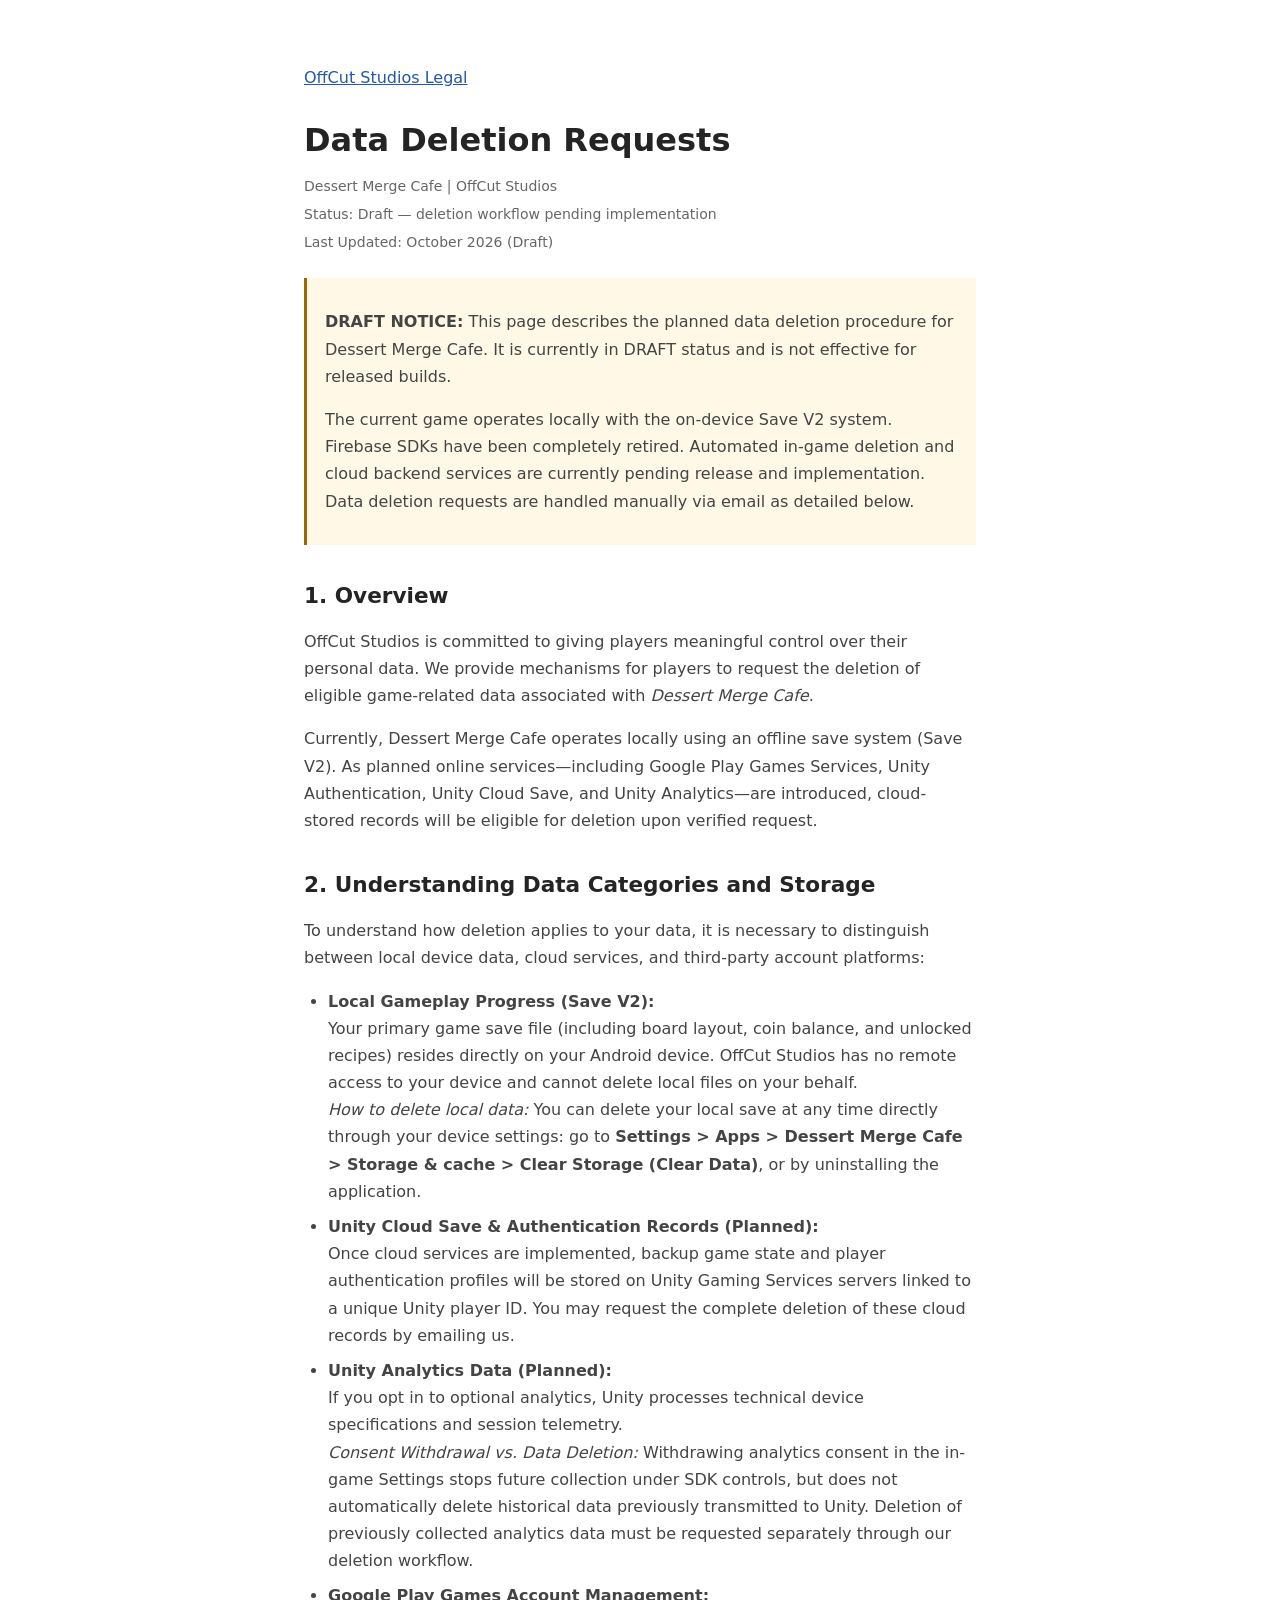
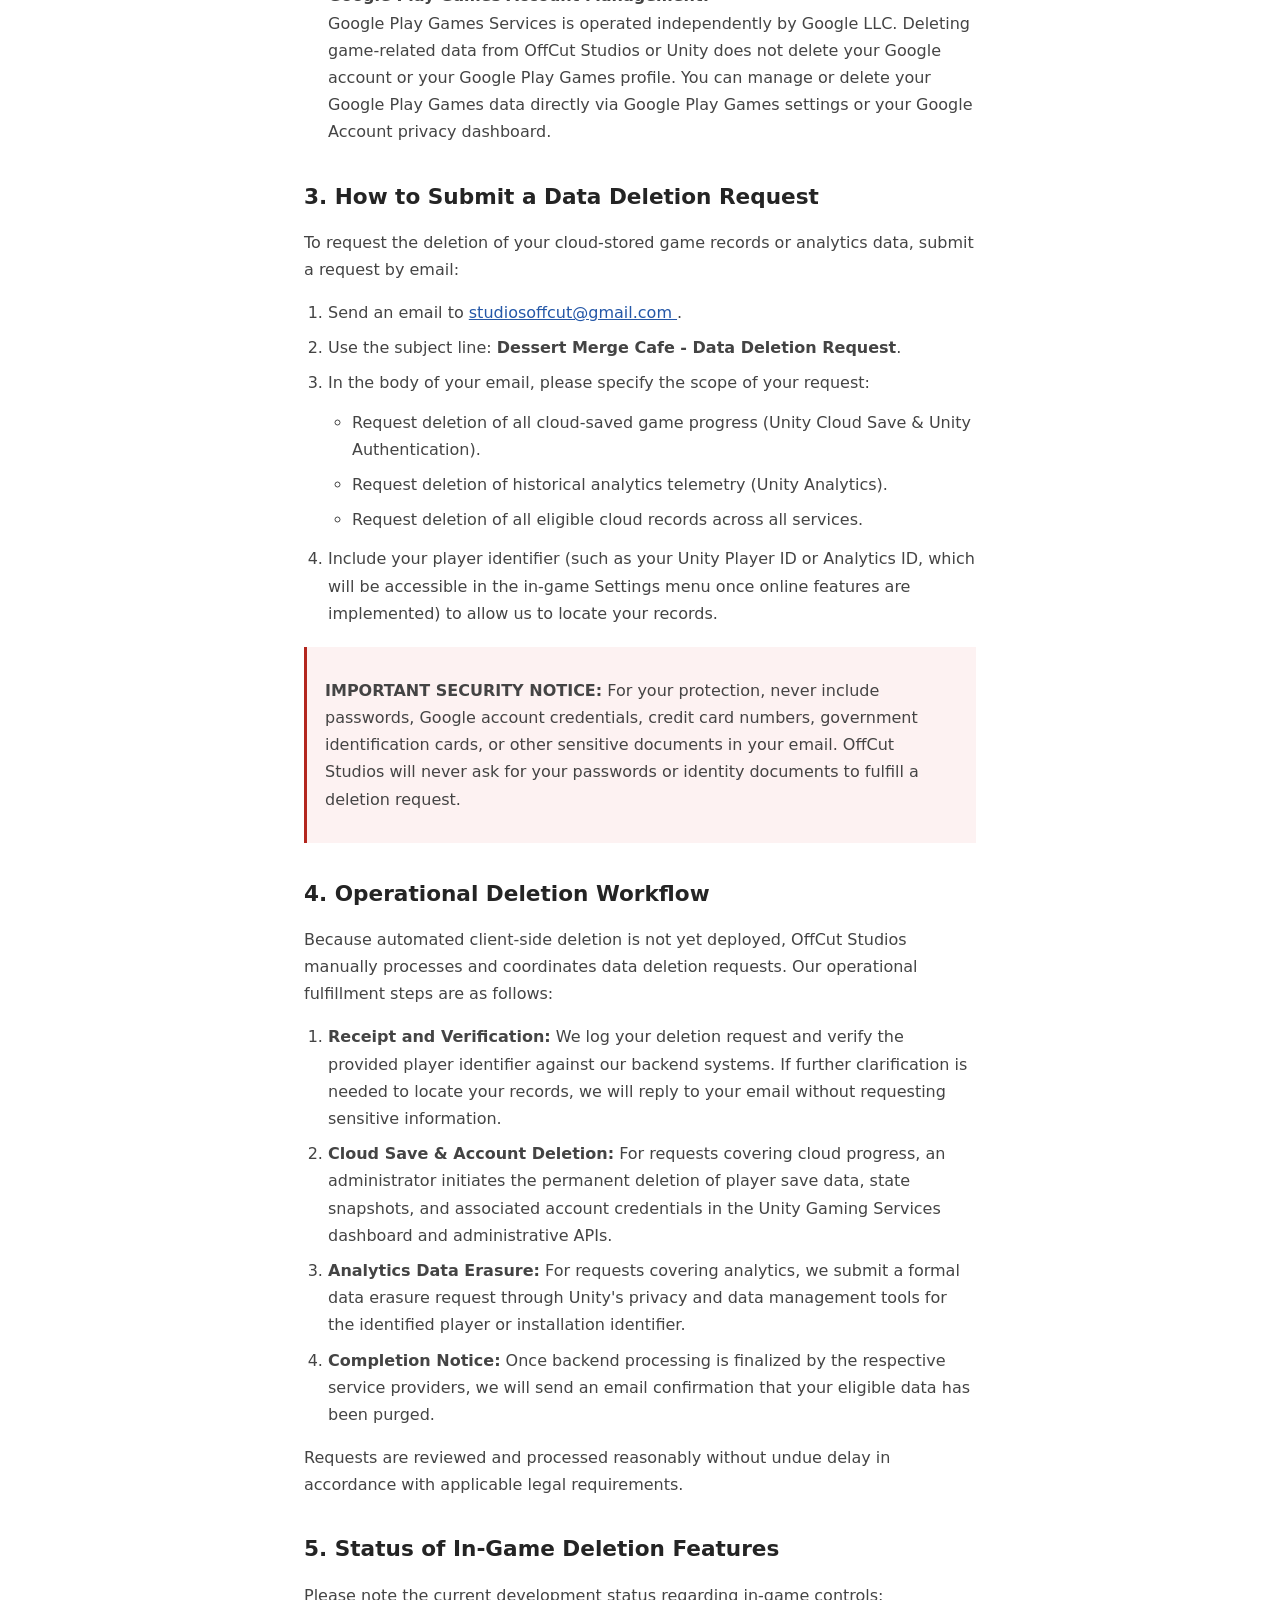
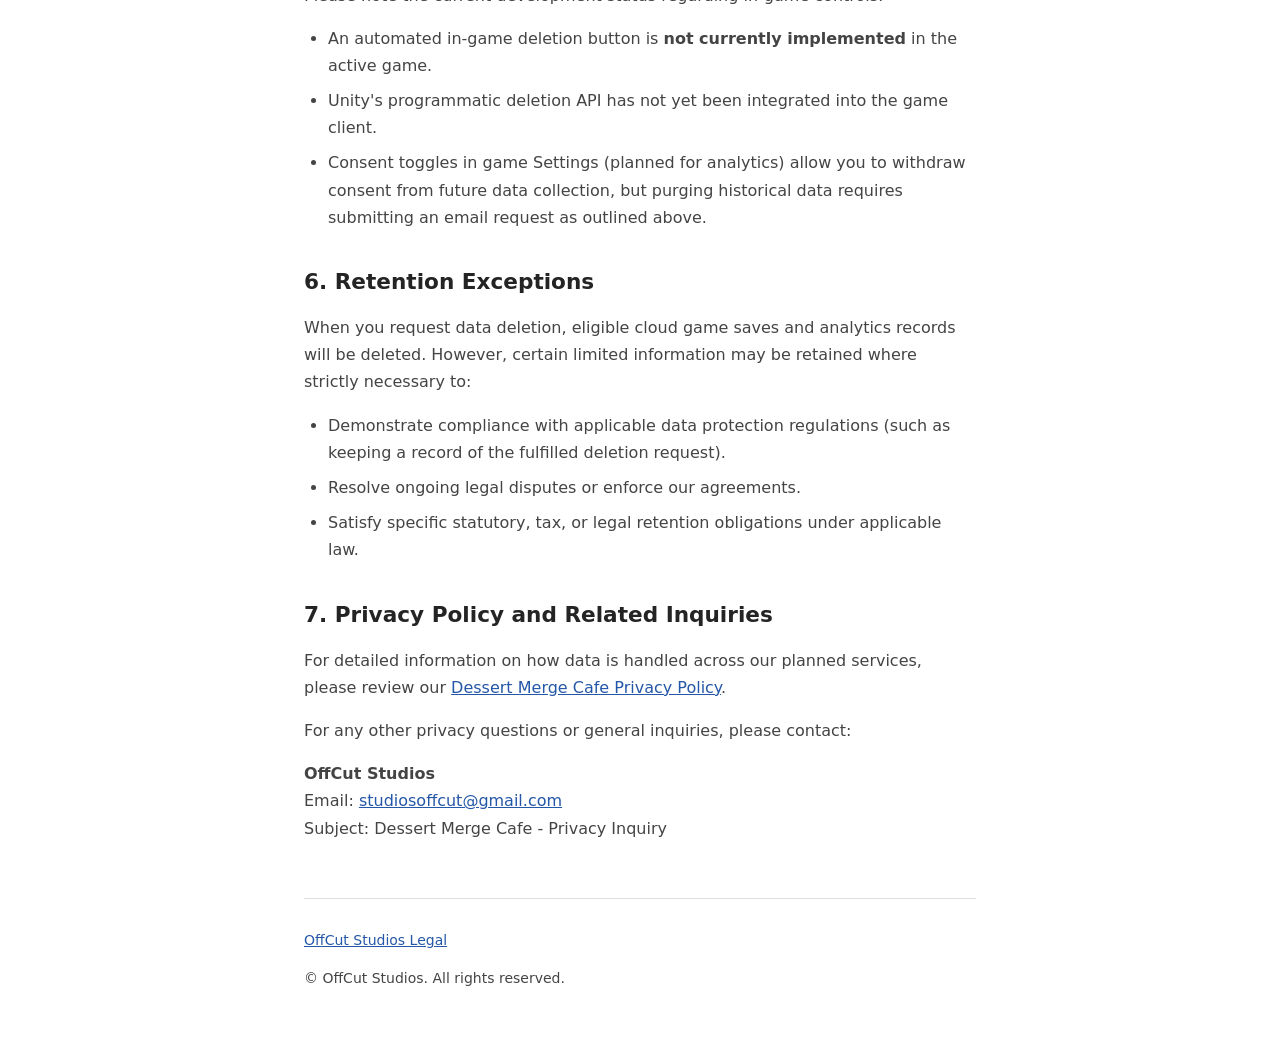
==== dessert-merge-cafe/data-deletion/index.html @ c96b20d8 "Update Dessert Merge Cafe Privacy Policy and Data Deletion pages (DMC-SDK-01D-1K)" ====
<!DOCTYPE html>
<html lang="en">
<head>
  <meta charset="UTF-8">
  <meta name="viewport" content="width=device-width, initial-scale=1">
  <meta name="robots" content="noindex">
  <meta name="description"
        content="Data Deletion Requests (Draft) for Dessert Merge Cafe by OffCut Studios.">
  <title>Dessert Merge Cafe | Data Deletion</title>

  <style>
    :root {
      color-scheme: light;
    }

    * { box-sizing: border-box; }

    body {
      font-family: system-ui, -apple-system, BlinkMacSystemFont, "Segoe UI", Roboto, sans-serif;
      max-width: 720px;
      margin: 64px auto;
      padding: 0 24px;
      line-height: 1.7;
      color: #242424;
      background-color: #ffffff;
    }

    h1 {
      margin-bottom: 8px;
      font-size: 2rem;
    }

    h2 {
      margin-top: 36px;
      line-height: 1.35;
      font-size: 1.35rem;
    }

    h3 {
      margin-top: 24px;
      font-size: 1.1rem;
    }

    p, li { color: #444; }

    a {
      color: #2457a7;
      text-decoration: underline;
    }

    a:hover {
      text-decoration: none;
    }

    a:focus-visible {
      outline: 2px solid #2457a7;
      outline-offset: 3px;
    }

    .metadata {
      color: #666;
      font-size: 14px;
      margin: 4px 0;
    }

    .draft-notice {
      padding: 14px 18px;
      border-left: 3px solid #9a6700;
      background: #fff8e6;
      margin: 24px 0;
    }

    .security-notice {
      padding: 14px 18px;
      border-left: 3px solid #b3261e;
      background: #fdf2f2;
      margin: 20px 0;
    }

    ol, ul {
      padding-left: 24px;
      margin: 12px 0;
    }

    li {
      margin-bottom: 8px;
    }

    footer {
      margin-top: 56px;
      padding-top: 16px;
      border-top: 1px solid #ddd;
      font-size: 14px;
    }

    @media (max-width: 600px) {
      body { margin-top: 32px; }
    }
  </style>
</head>

<body>
  <main>
    <nav aria-label="Breadcrumb">
      <a href="../../">OffCut Studios Legal</a>
    </nav>

    <h1>Data Deletion Requests</h1>

    <p class="metadata">
      Dessert Merge Cafe | OffCut Studios
    </p>

    <p class="metadata">
      Status: Draft — deletion workflow pending implementation
    </p>

    <p class="metadata">
      Last Updated: October 2026 (Draft)
    </p>

    <div class="draft-notice" role="note" aria-label="Draft Notice">
      <p><strong>DRAFT NOTICE:</strong> This page describes the planned data deletion procedure for Dessert Merge Cafe. It is currently in DRAFT status and is not effective for released builds.</p>
      <p>The current game operates locally with the on-device Save V2 system. Firebase SDKs have been completely retired. Automated in-game deletion and cloud backend services are currently pending release and implementation. Data deletion requests are handled manually via email as detailed below.</p>
    </div>

    <section>
      <h2>1. Overview</h2>
      <p>
        OffCut Studios is committed to giving players meaningful control over their personal data. We provide mechanisms for players to request the deletion of eligible game-related data associated with <em>Dessert Merge Cafe</em>.
      </p>
      <p>
        Currently, Dessert Merge Cafe operates locally using an offline save system (Save V2). As planned online services—including Google Play Games Services, Unity Authentication, Unity Cloud Save, and Unity Analytics—are introduced, cloud-stored records will be eligible for deletion upon verified request.
      </p>
    </section>

    <section>
      <h2>2. Understanding Data Categories and Storage</h2>
      <p>
        To understand how deletion applies to your data, it is necessary to distinguish between local device data, cloud services, and third-party account platforms:
      </p>

      <ul>
        <li>
          <strong>Local Gameplay Progress (Save V2):</strong>
          <br>
          Your primary game save file (including board layout, coin balance, and unlocked recipes) resides directly on your Android device. OffCut Studios has no remote access to your device and cannot delete local files on your behalf.
          <br>
          <em>How to delete local data:</em> You can delete your local save at any time directly through your device settings: go to <strong>Settings &gt; Apps &gt; Dessert Merge Cafe &gt; Storage &amp; cache &gt; Clear Storage (Clear Data)</strong>, or by uninstalling the application.
        </li>
        <li>
          <strong>Unity Cloud Save &amp; Authentication Records (Planned):</strong>
          <br>
          Once cloud services are implemented, backup game state and player authentication profiles will be stored on Unity Gaming Services servers linked to a unique Unity player ID. You may request the complete deletion of these cloud records by emailing us.
        </li>
        <li>
          <strong>Unity Analytics Data (Planned):</strong>
          <br>
          If you opt in to optional analytics, Unity processes technical device specifications and session telemetry.
          <br>
          <em>Consent Withdrawal vs. Data Deletion:</em> Withdrawing analytics consent in the in-game Settings stops future collection under SDK controls, but does not automatically delete historical data previously transmitted to Unity. Deletion of previously collected analytics data must be requested separately through our deletion workflow.
        </li>
        <li>
          <strong>Google Play Games Account Management:</strong>
          <br>
          Google Play Games Services is operated independently by Google LLC. Deleting game-related data from OffCut Studios or Unity does not delete your Google account or your Google Play Games profile. You can manage or delete your Google Play Games data directly via Google Play Games settings or your Google Account privacy dashboard.
        </li>
      </ul>
    </section>

    <section>
      <h2>3. How to Submit a Data Deletion Request</h2>
      <p>
        To request the deletion of your cloud-stored game records or analytics data, submit a request by email:
      </p>

      <ol>
        <li>
          Send an email to
          <a href="mailto:studiosoffcut@gmail.com?subject=Dessert%20Merge%20Cafe%20-%20Data%20Deletion%20Request">
            studiosoffcut@gmail.com
          </a>.
        </li>
        <li>
          Use the subject line:
          <strong>Dessert Merge Cafe - Data Deletion Request</strong>.
        </li>
        <li>
          In the body of your email, please specify the scope of your request:
          <ul>
            <li>Request deletion of all cloud-saved game progress (Unity Cloud Save &amp; Unity Authentication).</li>
            <li>Request deletion of historical analytics telemetry (Unity Analytics).</li>
            <li>Request deletion of all eligible cloud records across all services.</li>
          </ul>
        </li>
        <li>
          Include your player identifier (such as your Unity Player ID or Analytics ID, which will be accessible in the in-game Settings menu once online features are implemented) to allow us to locate your records.
        </li>
      </ol>

      <div class="security-notice" role="alert">
        <p><strong>IMPORTANT SECURITY NOTICE:</strong> For your protection, never include passwords, Google account credentials, credit card numbers, government identification cards, or other sensitive documents in your email. OffCut Studios will never ask for your passwords or identity documents to fulfill a deletion request.</p>
      </div>
    </section>

    <section>
      <h2>4. Operational Deletion Workflow</h2>
      <p>
        Because automated client-side deletion is not yet deployed, OffCut Studios manually processes and coordinates data deletion requests. Our operational fulfillment steps are as follows:
      </p>

      <ol>
        <li>
          <strong>Receipt and Verification:</strong> We log your deletion request and verify the provided player identifier against our backend systems. If further clarification is needed to locate your records, we will reply to your email without requesting sensitive information.
        </li>
        <li>
          <strong>Cloud Save &amp; Account Deletion:</strong> For requests covering cloud progress, an administrator initiates the permanent deletion of player save data, state snapshots, and associated account credentials in the Unity Gaming Services dashboard and administrative APIs.
        </li>
        <li>
          <strong>Analytics Data Erasure:</strong> For requests covering analytics, we submit a formal data erasure request through Unity's privacy and data management tools for the identified player or installation identifier.
        </li>
        <li>
          <strong>Completion Notice:</strong> Once backend processing is finalized by the respective service providers, we will send an email confirmation that your eligible data has been purged.
        </li>
      </ol>

      <p>
        Requests are reviewed and processed reasonably without undue delay in accordance with applicable legal requirements.
      </p>
    </section>

    <section>
      <h2>5. Status of In-Game Deletion Features</h2>
      <p>
        Please note the current development status regarding in-game controls:
      </p>
      <ul>
        <li>An automated in-game deletion button is <strong>not currently implemented</strong> in the active game.</li>
        <li>Unity's programmatic deletion API has not yet been integrated into the game client.</li>
        <li>Consent toggles in game Settings (planned for analytics) allow you to withdraw consent from future data collection, but purging historical data requires submitting an email request as outlined above.</li>
      </ul>
    </section>

    <section>
      <h2>6. Retention Exceptions</h2>
      <p>
        When you request data deletion, eligible cloud game saves and analytics records will be deleted. However, certain limited information may be retained where strictly necessary to:
      </p>
      <ul>
        <li>Demonstrate compliance with applicable data protection regulations (such as keeping a record of the fulfilled deletion request).</li>
        <li>Resolve ongoing legal disputes or enforce our agreements.</li>
        <li>Satisfy specific statutory, tax, or legal retention obligations under applicable law.</li>
      </ul>
    </section>

    <section>
      <h2>7. Privacy Policy and Related Inquiries</h2>
      <p>
        For detailed information on how data is handled across our planned services, please review our
        <a href="../privacy-policy/">Dessert Merge Cafe Privacy Policy</a>.
      </p>
      <p>
        For any other privacy questions or general inquiries, please contact:
      </p>
      <p>
        <strong>OffCut Studios</strong><br>
        Email: <a href="mailto:studiosoffcut@gmail.com">studiosoffcut@gmail.com</a><br>
        Subject: Dessert Merge Cafe - Privacy Inquiry
      </p>
    </section>

    <footer>
      <p>
        <a href="../../">OffCut Studios Legal</a>
      </p>
      <p>&copy; OffCut Studios. All rights reserved.</p>
    </footer>
  </main>
</body>
</html>
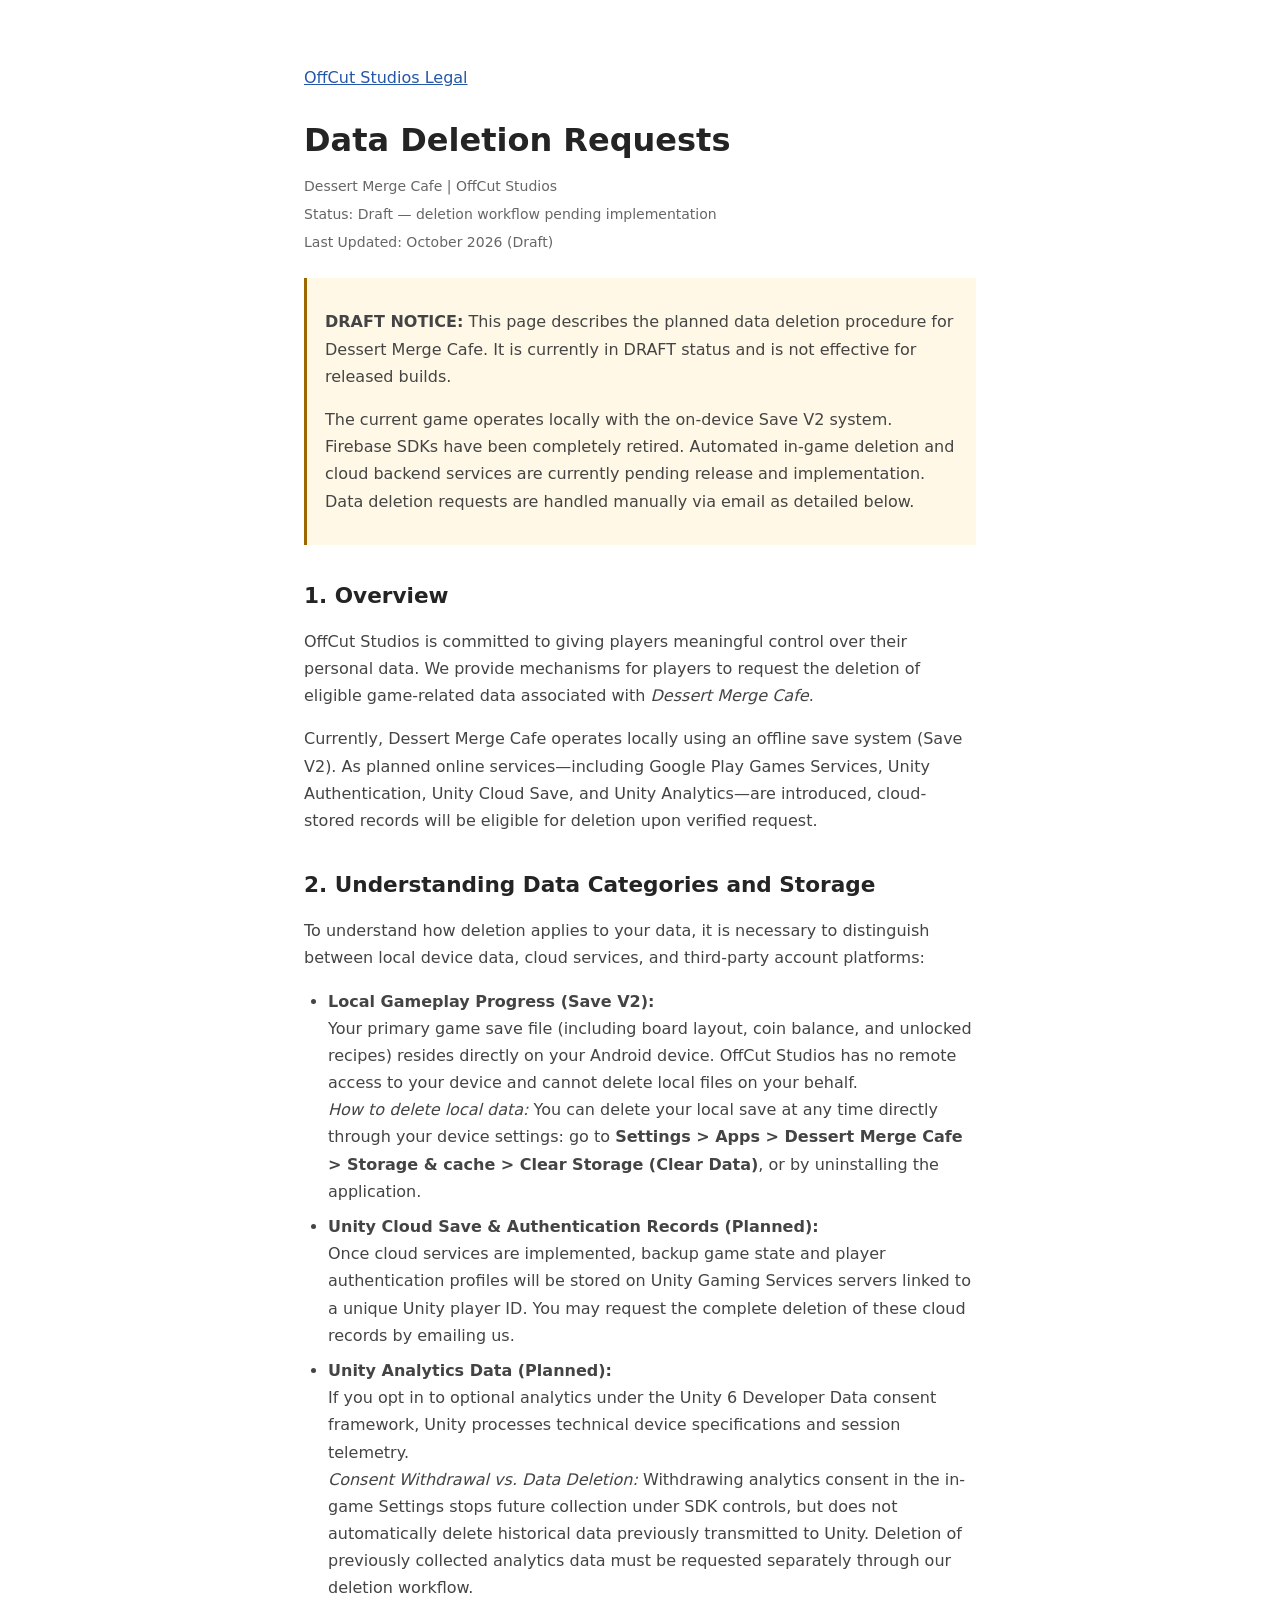
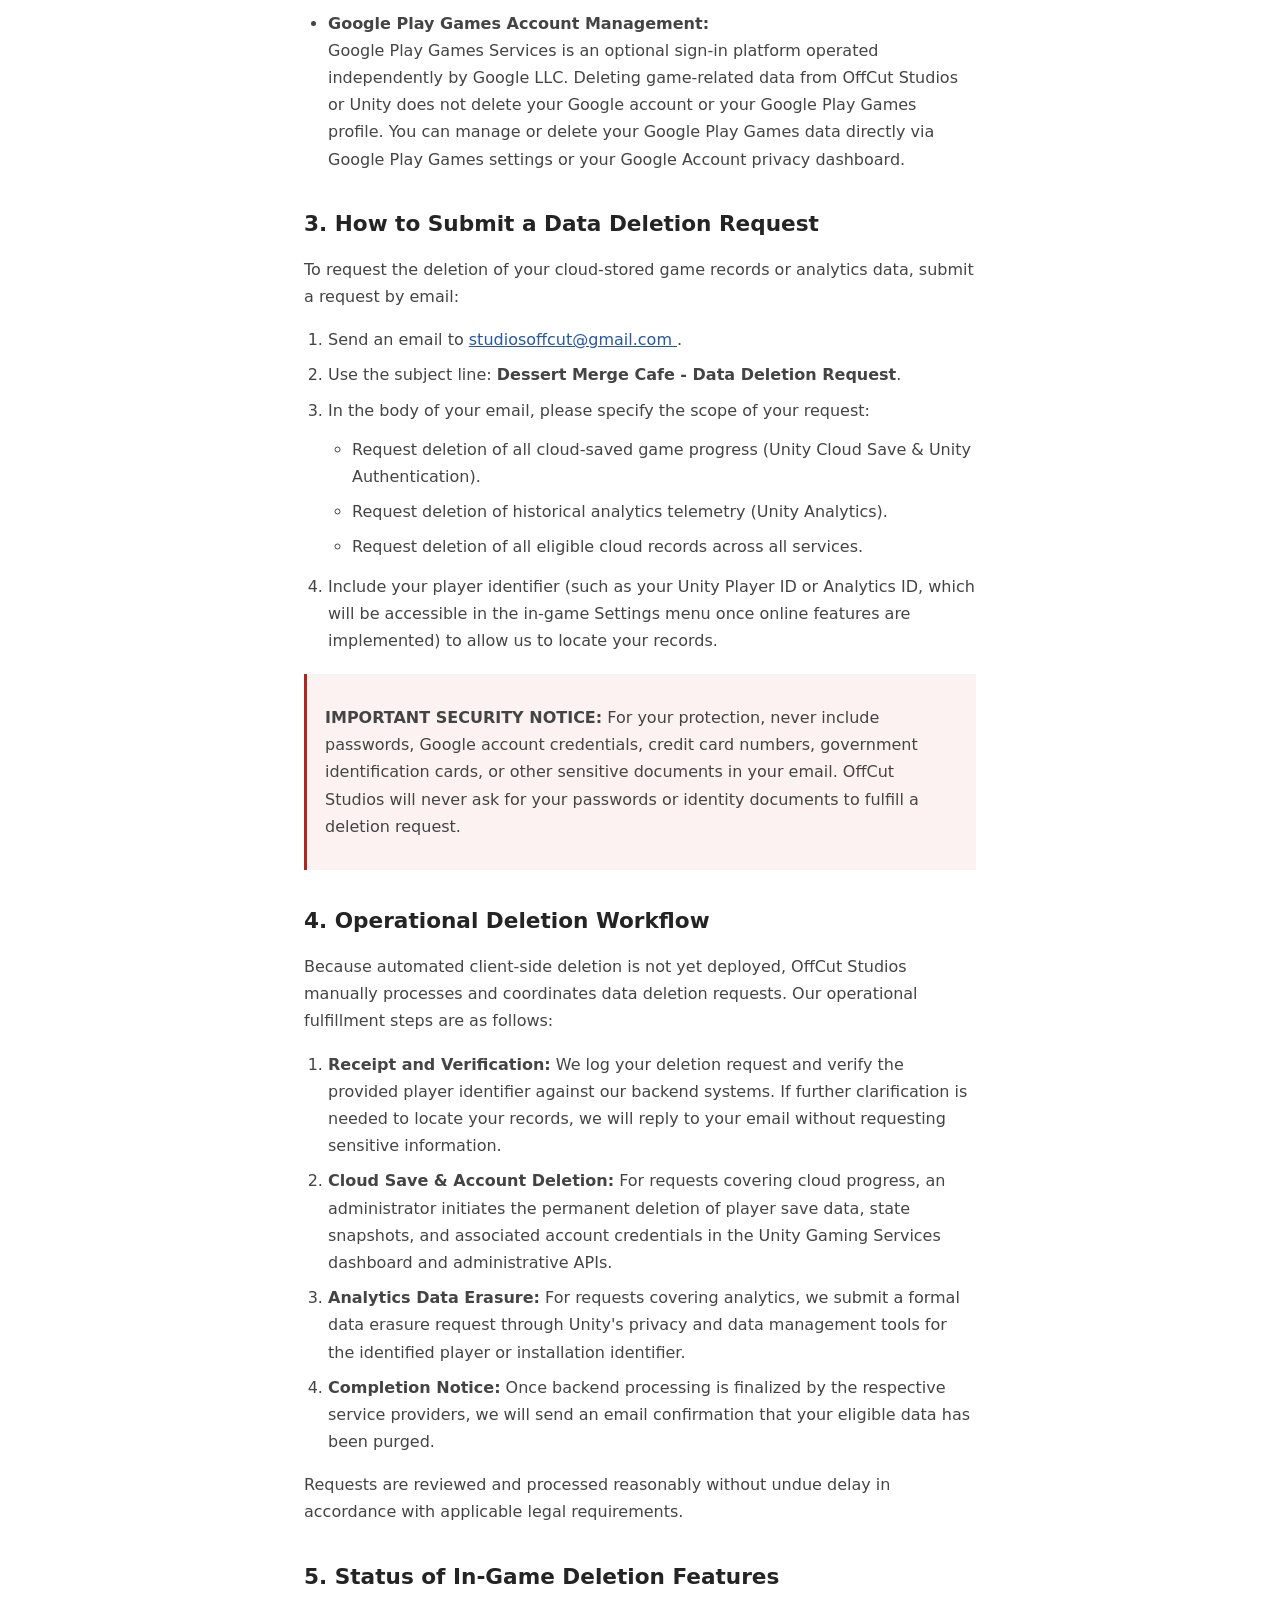
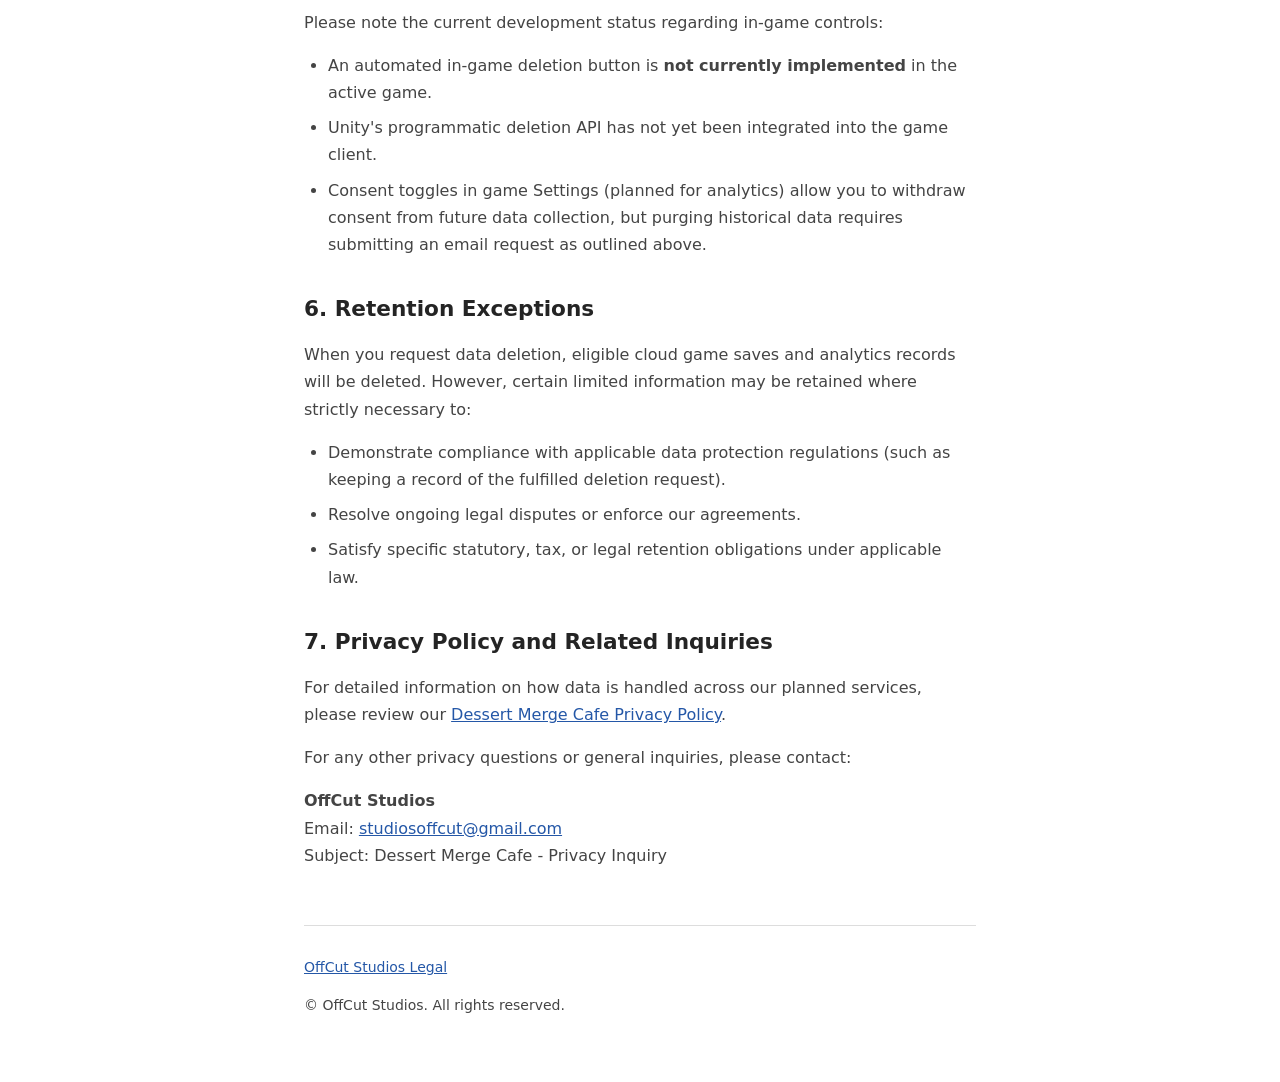
==== commit 5cc6feaf: "Refine legal disclosures: clarify optional sign-in, remove unapproved leaderboards, align Unity 6 De" ====
--- a/dessert-merge-cafe/data-deletion/index.html
+++ b/dessert-merge-cafe/data-deletion/index.html
@@ -156,14 +156,14 @@
         <li>
           <strong>Unity Analytics Data (Planned):</strong>
           <br>
-          If you opt in to optional analytics, Unity processes technical device specifications and session telemetry.
+          If you opt in to optional analytics under the Unity 6 Developer Data consent framework, Unity processes technical device specifications and session telemetry.
           <br>
           <em>Consent Withdrawal vs. Data Deletion:</em> Withdrawing analytics consent in the in-game Settings stops future collection under SDK controls, but does not automatically delete historical data previously transmitted to Unity. Deletion of previously collected analytics data must be requested separately through our deletion workflow.
         </li>
         <li>
           <strong>Google Play Games Account Management:</strong>
           <br>
-          Google Play Games Services is operated independently by Google LLC. Deleting game-related data from OffCut Studios or Unity does not delete your Google account or your Google Play Games profile. You can manage or delete your Google Play Games data directly via Google Play Games settings or your Google Account privacy dashboard.
+          Google Play Games Services is an optional sign-in platform operated independently by Google LLC. Deleting game-related data from OffCut Studios or Unity does not delete your Google account or your Google Play Games profile. You can manage or delete your Google Play Games data directly via Google Play Games settings or your Google Account privacy dashboard.
         </li>
       </ul>
     </section>
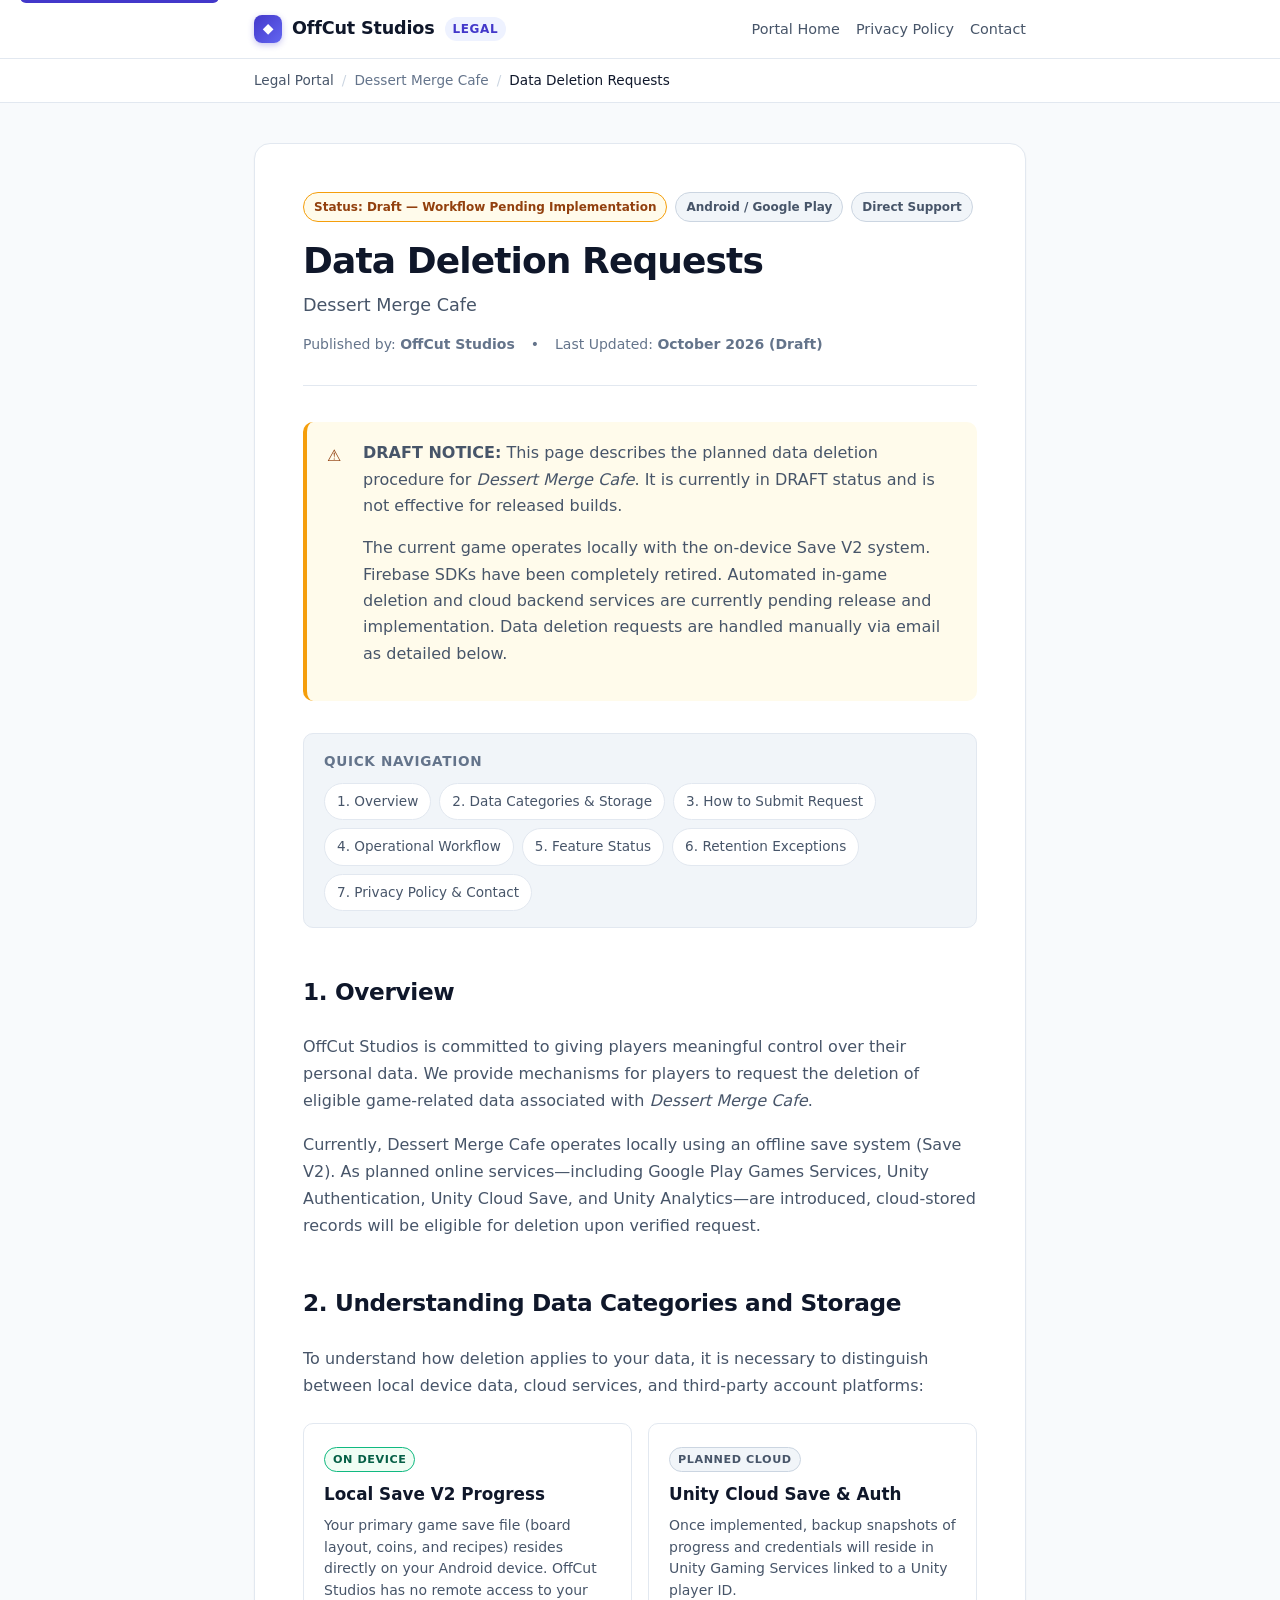
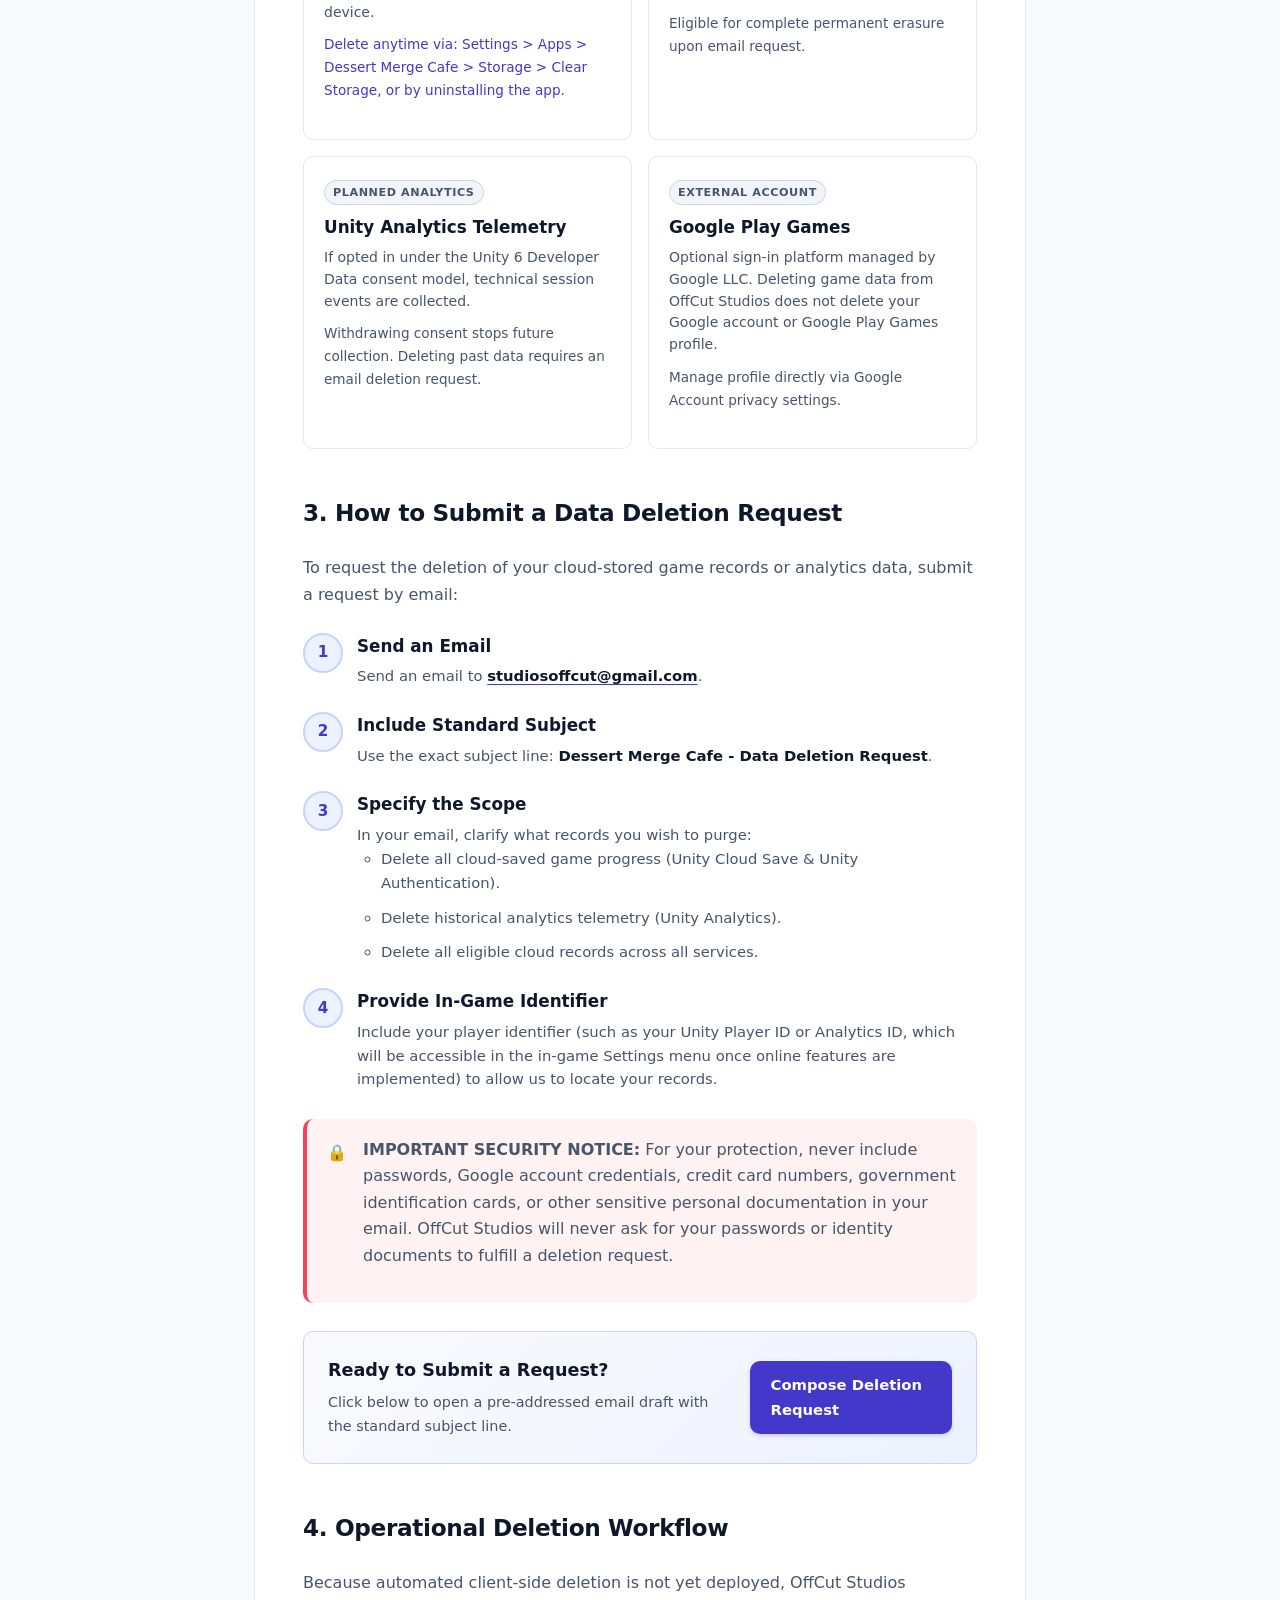
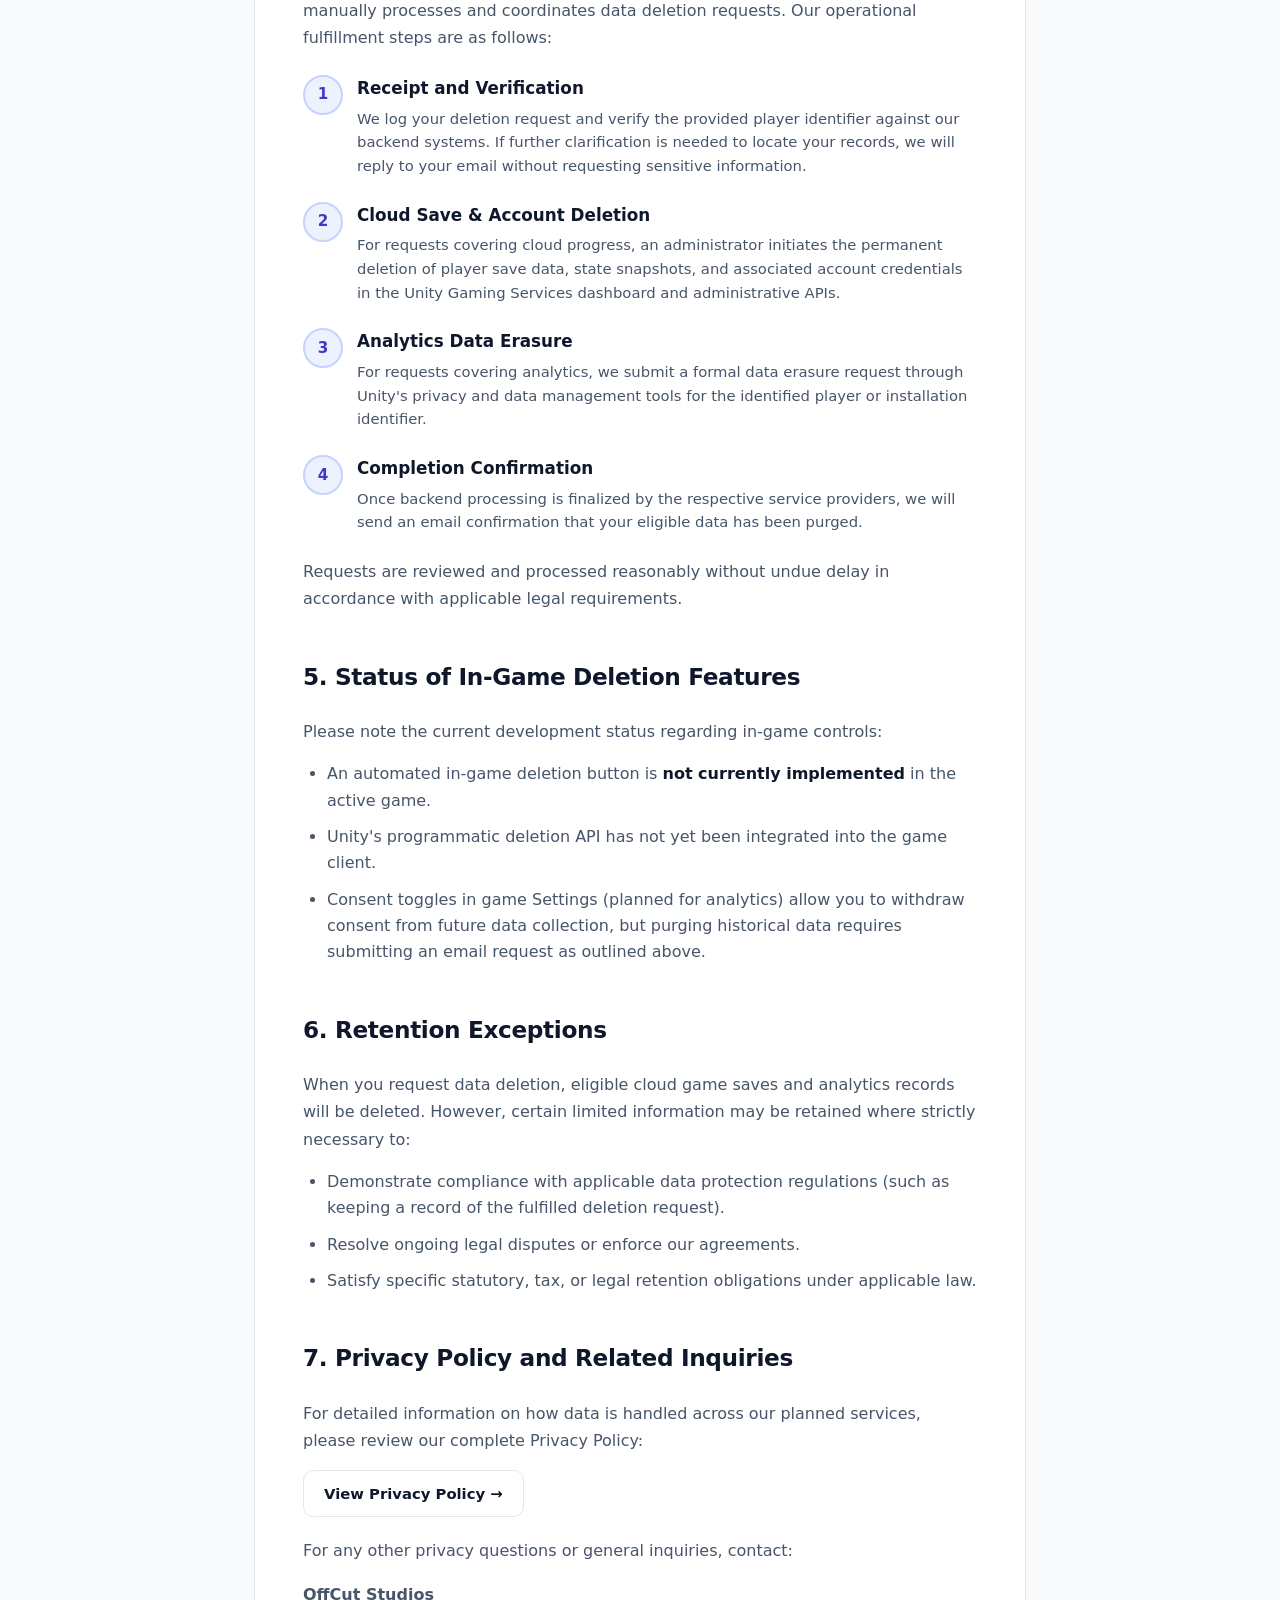
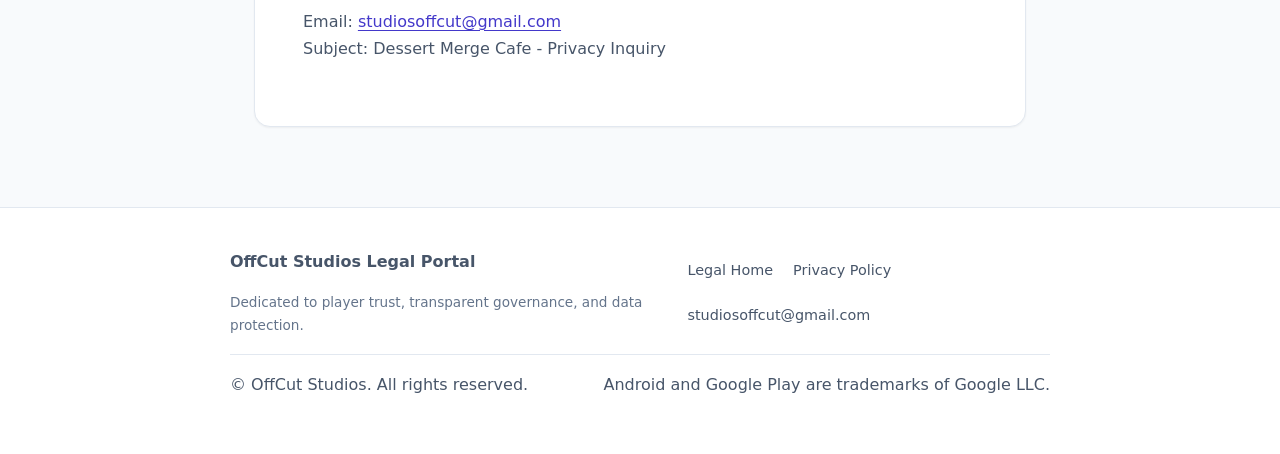
==== commit 90c013ed: "Enhance UI/UX and visual design across Legal Center portal and policy pages" ====
--- a/dessert-merge-cafe/data-deletion/index.html
+++ b/dessert-merge-cafe/data-deletion/index.html
@@ -7,274 +7,296 @@
   <meta name="description"
         content="Data Deletion Requests (Draft) for Dessert Merge Cafe by OffCut Studios.">
   <title>Dessert Merge Cafe | Data Deletion</title>
-
-  <style>
-    :root {
-      color-scheme: light;
-    }
-
-    * { box-sizing: border-box; }
-
-    body {
-      font-family: system-ui, -apple-system, BlinkMacSystemFont, "Segoe UI", Roboto, sans-serif;
-      max-width: 720px;
-      margin: 64px auto;
-      padding: 0 24px;
-      line-height: 1.7;
-      color: #242424;
-      background-color: #ffffff;
-    }
-
-    h1 {
-      margin-bottom: 8px;
-      font-size: 2rem;
-    }
-
-    h2 {
-      margin-top: 36px;
-      line-height: 1.35;
-      font-size: 1.35rem;
-    }
-
-    h3 {
-      margin-top: 24px;
-      font-size: 1.1rem;
-    }
-
-    p, li { color: #444; }
-
-    a {
-      color: #2457a7;
-      text-decoration: underline;
-    }
-
-    a:hover {
-      text-decoration: none;
-    }
-
-    a:focus-visible {
-      outline: 2px solid #2457a7;
-      outline-offset: 3px;
-    }
-
-    .metadata {
-      color: #666;
-      font-size: 14px;
-      margin: 4px 0;
-    }
-
-    .draft-notice {
-      padding: 14px 18px;
-      border-left: 3px solid #9a6700;
-      background: #fff8e6;
-      margin: 24px 0;
-    }
-
-    .security-notice {
-      padding: 14px 18px;
-      border-left: 3px solid #b3261e;
-      background: #fdf2f2;
-      margin: 20px 0;
-    }
-
-    ol, ul {
-      padding-left: 24px;
-      margin: 12px 0;
-    }
-
-    li {
-      margin-bottom: 8px;
-    }
-
-    footer {
-      margin-top: 56px;
-      padding-top: 16px;
-      border-top: 1px solid #ddd;
-      font-size: 14px;
-    }
-
-    @media (max-width: 600px) {
-      body { margin-top: 32px; }
-    }
-  </style>
+  <link rel="stylesheet" href="../../assets/css/style.css">
 </head>
 
 <body>
-  <main>
-    <nav aria-label="Breadcrumb">
-      <a href="../../">OffCut Studios Legal</a>
-    </nav>
-
-    <h1>Data Deletion Requests</h1>
-
-    <p class="metadata">
-      Dessert Merge Cafe | OffCut Studios
-    </p>
-
-    <p class="metadata">
-      Status: Draft — deletion workflow pending implementation
-    </p>
-
-    <p class="metadata">
-      Last Updated: October 2026 (Draft)
-    </p>
-
-    <div class="draft-notice" role="note" aria-label="Draft Notice">
-      <p><strong>DRAFT NOTICE:</strong> This page describes the planned data deletion procedure for Dessert Merge Cafe. It is currently in DRAFT status and is not effective for released builds.</p>
-      <p>The current game operates locally with the on-device Save V2 system. Firebase SDKs have been completely retired. Automated in-game deletion and cloud backend services are currently pending release and implementation. Data deletion requests are handled manually via email as detailed below.</p>
+  <a href="#main-content" class="skip-link">Skip to main content</a>
+
+  <header class="site-header">
+    <div class="header-container">
+      <a href="../../" class="brand" aria-label="OffCut Studios Legal Home">
+        <span class="brand-icon" aria-hidden="true">◆</span>
+        <span>OffCut Studios</span>
+        <span class="brand-badge">Legal</span>
+      </a>
+      <nav class="site-nav" aria-label="Primary Navigation">
+        <a href="../../" class="nav-link">Portal Home</a>
+        <a href="../privacy-policy/" class="nav-link">Privacy Policy</a>
+        <a href="mailto:studiosoffcut@gmail.com" class="nav-link">Contact</a>
+      </nav>
     </div>
-
-    <section>
-      <h2>1. Overview</h2>
-      <p>
-        OffCut Studios is committed to giving players meaningful control over their personal data. We provide mechanisms for players to request the deletion of eligible game-related data associated with <em>Dessert Merge Cafe</em>.
-      </p>
-      <p>
-        Currently, Dessert Merge Cafe operates locally using an offline save system (Save V2). As planned online services—including Google Play Games Services, Unity Authentication, Unity Cloud Save, and Unity Analytics—are introduced, cloud-stored records will be eligible for deletion upon verified request.
-      </p>
-    </section>
-
-    <section>
-      <h2>2. Understanding Data Categories and Storage</h2>
-      <p>
-        To understand how deletion applies to your data, it is necessary to distinguish between local device data, cloud services, and third-party account platforms:
-      </p>
-
-      <ul>
-        <li>
-          <strong>Local Gameplay Progress (Save V2):</strong>
-          <br>
-          Your primary game save file (including board layout, coin balance, and unlocked recipes) resides directly on your Android device. OffCut Studios has no remote access to your device and cannot delete local files on your behalf.
-          <br>
-          <em>How to delete local data:</em> You can delete your local save at any time directly through your device settings: go to <strong>Settings &gt; Apps &gt; Dessert Merge Cafe &gt; Storage &amp; cache &gt; Clear Storage (Clear Data)</strong>, or by uninstalling the application.
-        </li>
-        <li>
-          <strong>Unity Cloud Save &amp; Authentication Records (Planned):</strong>
-          <br>
-          Once cloud services are implemented, backup game state and player authentication profiles will be stored on Unity Gaming Services servers linked to a unique Unity player ID. You may request the complete deletion of these cloud records by emailing us.
-        </li>
-        <li>
-          <strong>Unity Analytics Data (Planned):</strong>
-          <br>
-          If you opt in to optional analytics under the Unity 6 Developer Data consent framework, Unity processes technical device specifications and session telemetry.
-          <br>
-          <em>Consent Withdrawal vs. Data Deletion:</em> Withdrawing analytics consent in the in-game Settings stops future collection under SDK controls, but does not automatically delete historical data previously transmitted to Unity. Deletion of previously collected analytics data must be requested separately through our deletion workflow.
-        </li>
-        <li>
-          <strong>Google Play Games Account Management:</strong>
-          <br>
-          Google Play Games Services is an optional sign-in platform operated independently by Google LLC. Deleting game-related data from OffCut Studios or Unity does not delete your Google account or your Google Play Games profile. You can manage or delete your Google Play Games data directly via Google Play Games settings or your Google Account privacy dashboard.
-        </li>
-      </ul>
-    </section>
-
-    <section>
-      <h2>3. How to Submit a Data Deletion Request</h2>
-      <p>
-        To request the deletion of your cloud-stored game records or analytics data, submit a request by email:
-      </p>
-
-      <ol>
-        <li>
-          Send an email to
-          <a href="mailto:studiosoffcut@gmail.com?subject=Dessert%20Merge%20Cafe%20-%20Data%20Deletion%20Request">
-            studiosoffcut@gmail.com
-          </a>.
-        </li>
-        <li>
-          Use the subject line:
-          <strong>Dessert Merge Cafe - Data Deletion Request</strong>.
-        </li>
-        <li>
-          In the body of your email, please specify the scope of your request:
-          <ul>
-            <li>Request deletion of all cloud-saved game progress (Unity Cloud Save &amp; Unity Authentication).</li>
-            <li>Request deletion of historical analytics telemetry (Unity Analytics).</li>
-            <li>Request deletion of all eligible cloud records across all services.</li>
-          </ul>
-        </li>
-        <li>
-          Include your player identifier (such as your Unity Player ID or Analytics ID, which will be accessible in the in-game Settings menu once online features are implemented) to allow us to locate your records.
-        </li>
-      </ol>
-
-      <div class="security-notice" role="alert">
-        <p><strong>IMPORTANT SECURITY NOTICE:</strong> For your protection, never include passwords, Google account credentials, credit card numbers, government identification cards, or other sensitive documents in your email. OffCut Studios will never ask for your passwords or identity documents to fulfill a deletion request.</p>
+  </header>
+
+  <nav class="breadcrumb-bar" aria-label="Breadcrumb">
+    <div class="breadcrumb-container">
+      <a href="../../">Legal Portal</a>
+      <span class="breadcrumb-separator">/</span>
+      <span>Dessert Merge Cafe</span>
+      <span class="breadcrumb-separator">/</span>
+      <span class="breadcrumb-current">Data Deletion Requests</span>
+    </div>
+  </nav>
+
+  <main id="main-content" class="main-wrapper">
+    <article class="doc-card">
+      <header class="doc-header">
+        <div class="badge-row">
+          <span class="badge badge-draft">Status: Draft — Workflow Pending Implementation</span>
+          <span class="badge badge-platform">Android / Google Play</span>
+          <span class="badge badge-platform">Direct Support</span>
+        </div>
+        <h1 class="doc-title">Data Deletion Requests</h1>
+        <p class="doc-subtitle">Dessert Merge Cafe</p>
+        <div class="metadata-bar">
+          <span>Published by: <strong>OffCut Studios</strong></span>
+          <span>&bull;</span>
+          <span>Last Updated: <strong>October 2026 (Draft)</strong></span>
+        </div>
+      </header>
+
+      <div class="callout callout-draft" role="note" aria-label="Draft Notice">
+        <div class="callout-icon" aria-hidden="true">⚠️</div>
+        <div class="callout-content">
+          <p><strong>DRAFT NOTICE:</strong> This page describes the planned data deletion procedure for <em>Dessert Merge Cafe</em>. It is currently in DRAFT status and is not effective for released builds.</p>
+          <p>The current game operates locally with the on-device Save V2 system. Firebase SDKs have been completely retired. Automated in-game deletion and cloud backend services are currently pending release and implementation. Data deletion requests are handled manually via email as detailed below.</p>
+        </div>
       </div>
-    </section>
-
-    <section>
-      <h2>4. Operational Deletion Workflow</h2>
-      <p>
-        Because automated client-side deletion is not yet deployed, OffCut Studios manually processes and coordinates data deletion requests. Our operational fulfillment steps are as follows:
-      </p>
-
-      <ol>
-        <li>
-          <strong>Receipt and Verification:</strong> We log your deletion request and verify the provided player identifier against our backend systems. If further clarification is needed to locate your records, we will reply to your email without requesting sensitive information.
-        </li>
-        <li>
-          <strong>Cloud Save &amp; Account Deletion:</strong> For requests covering cloud progress, an administrator initiates the permanent deletion of player save data, state snapshots, and associated account credentials in the Unity Gaming Services dashboard and administrative APIs.
-        </li>
-        <li>
-          <strong>Analytics Data Erasure:</strong> For requests covering analytics, we submit a formal data erasure request through Unity's privacy and data management tools for the identified player or installation identifier.
-        </li>
-        <li>
-          <strong>Completion Notice:</strong> Once backend processing is finalized by the respective service providers, we will send an email confirmation that your eligible data has been purged.
-        </li>
-      </ol>
-
-      <p>
-        Requests are reviewed and processed reasonably without undue delay in accordance with applicable legal requirements.
-      </p>
-    </section>
-
-    <section>
-      <h2>5. Status of In-Game Deletion Features</h2>
-      <p>
-        Please note the current development status regarding in-game controls:
-      </p>
-      <ul>
-        <li>An automated in-game deletion button is <strong>not currently implemented</strong> in the active game.</li>
-        <li>Unity's programmatic deletion API has not yet been integrated into the game client.</li>
-        <li>Consent toggles in game Settings (planned for analytics) allow you to withdraw consent from future data collection, but purging historical data requires submitting an email request as outlined above.</li>
-      </ul>
-    </section>
-
-    <section>
-      <h2>6. Retention Exceptions</h2>
-      <p>
-        When you request data deletion, eligible cloud game saves and analytics records will be deleted. However, certain limited information may be retained where strictly necessary to:
-      </p>
-      <ul>
-        <li>Demonstrate compliance with applicable data protection regulations (such as keeping a record of the fulfilled deletion request).</li>
-        <li>Resolve ongoing legal disputes or enforce our agreements.</li>
-        <li>Satisfy specific statutory, tax, or legal retention obligations under applicable law.</li>
-      </ul>
-    </section>
-
-    <section>
-      <h2>7. Privacy Policy and Related Inquiries</h2>
-      <p>
-        For detailed information on how data is handled across our planned services, please review our
-        <a href="../privacy-policy/">Dessert Merge Cafe Privacy Policy</a>.
-      </p>
-      <p>
-        For any other privacy questions or general inquiries, please contact:
-      </p>
-      <p>
-        <strong>OffCut Studios</strong><br>
-        Email: <a href="mailto:studiosoffcut@gmail.com">studiosoffcut@gmail.com</a><br>
-        Subject: Dessert Merge Cafe - Privacy Inquiry
-      </p>
-    </section>
-
-    <footer>
-      <p>
-        <a href="../../">OffCut Studios Legal</a>
-      </p>
+
+      <nav class="quick-nav" aria-label="Document Sections">
+        <div class="quick-nav-title">Quick Navigation</div>
+        <div class="quick-nav-links">
+          <a href="#overview" class="quick-nav-btn">1. Overview</a>
+          <a href="#categories" class="quick-nav-btn">2. Data Categories &amp; Storage</a>
+          <a href="#submit-request" class="quick-nav-btn">3. How to Submit Request</a>
+          <a href="#workflow" class="quick-nav-btn">4. Operational Workflow</a>
+          <a href="#status" class="quick-nav-btn">5. Feature Status</a>
+          <a href="#exceptions" class="quick-nav-btn">6. Retention Exceptions</a>
+          <a href="#policy" class="quick-nav-btn">7. Privacy Policy &amp; Contact</a>
+        </div>
+      </nav>
+
+      <section id="overview">
+        <h2>1. Overview</h2>
+        <p>
+          OffCut Studios is committed to giving players meaningful control over their personal data. We provide mechanisms for players to request the deletion of eligible game-related data associated with <em>Dessert Merge Cafe</em>.
+        </p>
+        <p>
+          Currently, Dessert Merge Cafe operates locally using an offline save system (Save V2). As planned online services—including Google Play Games Services, Unity Authentication, Unity Cloud Save, and Unity Analytics—are introduced, cloud-stored records will be eligible for deletion upon verified request.
+        </p>
+      </section>
+
+      <section id="categories">
+        <h2>2. Understanding Data Categories and Storage</h2>
+        <p>
+          To understand how deletion applies to your data, it is necessary to distinguish between local device data, cloud services, and third-party account platforms:
+        </p>
+
+        <div class="feature-grid">
+          <div class="feature-card">
+            <span class="feature-status feature-status-active">On Device</span>
+            <h4 class="feature-title">Local Save V2 Progress</h4>
+            <p class="feature-desc">
+              Your primary game save file (board layout, coins, and recipes) resides directly on your Android device. OffCut Studios has no remote access to your device.
+            </p>
+            <p style="margin-top: 10px; font-size: 0.85rem; color: var(--color-primary); font-weight: 500;">
+              Delete anytime via: Settings &gt; Apps &gt; Dessert Merge Cafe &gt; Storage &gt; Clear Storage, or by uninstalling the app.
+            </p>
+          </div>
+
+          <div class="feature-card">
+            <span class="feature-status feature-status-planned">Planned Cloud</span>
+            <h4 class="feature-title">Unity Cloud Save &amp; Auth</h4>
+            <p class="feature-desc">
+              Once implemented, backup snapshots of progress and credentials will reside in Unity Gaming Services linked to a Unity player ID.
+            </p>
+            <p style="margin-top: 10px; font-size: 0.85rem; color: var(--color-text-muted);">
+              Eligible for complete permanent erasure upon email request.
+            </p>
+          </div>
+
+          <div class="feature-card">
+            <span class="feature-status feature-status-planned">Planned Analytics</span>
+            <h4 class="feature-title">Unity Analytics Telemetry</h4>
+            <p class="feature-desc">
+              If opted in under the Unity 6 Developer Data consent model, technical session events are collected.
+            </p>
+            <p style="margin-top: 10px; font-size: 0.85rem; color: var(--color-text-muted);">
+              Withdrawing consent stops future collection. Deleting past data requires an email deletion request.
+            </p>
+          </div>
+
+          <div class="feature-card">
+            <span class="feature-status feature-status-planned">External Account</span>
+            <h4 class="feature-title">Google Play Games</h4>
+            <p class="feature-desc">
+              Optional sign-in platform managed by Google LLC. Deleting game data from OffCut Studios does not delete your Google account or Google Play Games profile.
+            </p>
+            <p style="margin-top: 10px; font-size: 0.85rem; color: var(--color-text-muted);">
+              Manage profile directly via Google Account privacy settings.
+            </p>
+          </div>
+        </div>
+      </section>
+
+      <section id="submit-request">
+        <h2>3. How to Submit a Data Deletion Request</h2>
+        <p>
+          To request the deletion of your cloud-stored game records or analytics data, submit a request by email:
+        </p>
+
+        <ol class="steps-list">
+          <li class="step-item">
+            <div class="step-title">Send an Email</div>
+            <div class="step-desc">
+              Send an email to <a href="mailto:studiosoffcut@gmail.com?subject=Dessert%20Merge%20Cafe%20-%20Data%20Deletion%20Request"><strong>studiosoffcut@gmail.com</strong></a>.
+            </div>
+          </li>
+          <li class="step-item">
+            <div class="step-title">Include Standard Subject</div>
+            <div class="step-desc">
+              Use the exact subject line: <strong>Dessert Merge Cafe - Data Deletion Request</strong>.
+            </div>
+          </li>
+          <li class="step-item">
+            <div class="step-title">Specify the Scope</div>
+            <div class="step-desc">
+              In your email, clarify what records you wish to purge:
+              <ul>
+                <li>Delete all cloud-saved game progress (Unity Cloud Save &amp; Unity Authentication).</li>
+                <li>Delete historical analytics telemetry (Unity Analytics).</li>
+                <li>Delete all eligible cloud records across all services.</li>
+              </ul>
+            </div>
+          </li>
+          <li class="step-item">
+            <div class="step-title">Provide In-Game Identifier</div>
+            <div class="step-desc">
+              Include your player identifier (such as your Unity Player ID or Analytics ID, which will be accessible in the in-game Settings menu once online features are implemented) to allow us to locate your records.
+            </div>
+          </li>
+        </ol>
+
+        <div class="callout callout-security" role="alert">
+          <div class="callout-icon" aria-hidden="true">🔒</div>
+          <div class="callout-content">
+            <p><strong>IMPORTANT SECURITY NOTICE:</strong> For your protection, never include passwords, Google account credentials, credit card numbers, government identification cards, or other sensitive personal documentation in your email. OffCut Studios will never ask for your passwords or identity documents to fulfill a deletion request.</p>
+          </div>
+        </div>
+
+        <div class="action-box">
+          <div class="action-box-text">
+            <h4>Ready to Submit a Request?</h4>
+            <p>Click below to open a pre-addressed email draft with the standard subject line.</p>
+          </div>
+          <a href="mailto:studiosoffcut@gmail.com?subject=Dessert%20Merge%20Cafe%20-%20Data%20Deletion%20Request" class="btn btn-primary">
+            Compose Deletion Request
+          </a>
+        </div>
+      </section>
+
+      <section id="workflow">
+        <h2>4. Operational Deletion Workflow</h2>
+        <p>
+          Because automated client-side deletion is not yet deployed, OffCut Studios manually processes and coordinates data deletion requests. Our operational fulfillment steps are as follows:
+        </p>
+
+        <ol class="steps-list">
+          <li class="step-item">
+            <div class="step-title">Receipt and Verification</div>
+            <div class="step-desc">
+              We log your deletion request and verify the provided player identifier against our backend systems. If further clarification is needed to locate your records, we will reply to your email without requesting sensitive information.
+            </div>
+          </li>
+          <li class="step-item">
+            <div class="step-title">Cloud Save &amp; Account Deletion</div>
+            <div class="step-desc">
+              For requests covering cloud progress, an administrator initiates the permanent deletion of player save data, state snapshots, and associated account credentials in the Unity Gaming Services dashboard and administrative APIs.
+            </div>
+          </li>
+          <li class="step-item">
+            <div class="step-title">Analytics Data Erasure</div>
+            <div class="step-desc">
+              For requests covering analytics, we submit a formal data erasure request through Unity's privacy and data management tools for the identified player or installation identifier.
+            </div>
+          </li>
+          <li class="step-item">
+            <div class="step-title">Completion Confirmation</div>
+            <div class="step-desc">
+              Once backend processing is finalized by the respective service providers, we will send an email confirmation that your eligible data has been purged.
+            </div>
+          </li>
+        </ol>
+
+        <p>
+          Requests are reviewed and processed reasonably without undue delay in accordance with applicable legal requirements.
+        </p>
+      </section>
+
+      <section id="status">
+        <h2>5. Status of In-Game Deletion Features</h2>
+        <p>
+          Please note the current development status regarding in-game controls:
+        </p>
+        <ul>
+          <li>An automated in-game deletion button is <strong>not currently implemented</strong> in the active game.</li>
+          <li>Unity's programmatic deletion API has not yet been integrated into the game client.</li>
+          <li>Consent toggles in game Settings (planned for analytics) allow you to withdraw consent from future data collection, but purging historical data requires submitting an email request as outlined above.</li>
+        </ul>
+      </section>
+
+      <section id="exceptions">
+        <h2>6. Retention Exceptions</h2>
+        <p>
+          When you request data deletion, eligible cloud game saves and analytics records will be deleted. However, certain limited information may be retained where strictly necessary to:
+        </p>
+        <ul>
+          <li>Demonstrate compliance with applicable data protection regulations (such as keeping a record of the fulfilled deletion request).</li>
+          <li>Resolve ongoing legal disputes or enforce our agreements.</li>
+          <li>Satisfy specific statutory, tax, or legal retention obligations under applicable law.</li>
+        </ul>
+      </section>
+
+      <section id="policy">
+        <h2>7. Privacy Policy and Related Inquiries</h2>
+        <p>
+          For detailed information on how data is handled across our planned services, please review our complete Privacy Policy:
+        </p>
+        <p>
+          <a href="../privacy-policy/" class="btn btn-secondary">
+            View Privacy Policy &rarr;
+          </a>
+        </p>
+        <p style="margin-top: 20px;">
+          For any other privacy questions or general inquiries, contact:
+        </p>
+        <p>
+          <strong>OffCut Studios</strong><br>
+          Email: <a href="mailto:studiosoffcut@gmail.com">studiosoffcut@gmail.com</a><br>
+          Subject: Dessert Merge Cafe - Privacy Inquiry
+        </p>
+      </section>
+    </article>
+  </main>
+
+  <footer class="site-footer">
+    <div class="footer-container">
+      <div>
+        <p><strong>OffCut Studios Legal Portal</strong></p>
+        <p style="margin: 4px 0 0; font-size: 0.85rem; color: var(--color-text-subtle);">
+          Dedicated to player trust, transparent governance, and data protection.
+        </p>
+      </div>
+      <div class="footer-nav">
+        <a href="../../">Legal Home</a>
+        <a href="../privacy-policy/">Privacy Policy</a>
+        <a href="mailto:studiosoffcut@gmail.com">studiosoffcut@gmail.com</a>
+      </div>
+    </div>
+    <div class="footer-container" style="margin-top: 16px; padding-top: 16px; border-top: 1px solid var(--color-border); font-size: 0.8rem;">
       <p>&copy; OffCut Studios. All rights reserved.</p>
-    </footer>
-  </main>
+      <p>Android and Google Play are trademarks of Google LLC.</p>
+    </div>
+  </footer>
 </body>
 </html>
--- a/assets/css/style.css
+++ b/assets/css/style.css
@@ -0,0 +1,746 @@
+/* OffCut Studios Legal Center - Core Design System */
+
+:root {
+  --color-bg: #f8fafc;
+  --color-surface: #ffffff;
+  --color-surface-subtle: #f1f5f9;
+  --color-border: #e2e8f0;
+  --color-border-hover: #cbd5e1;
+  --color-text-main: #0f172a;
+  --color-text-muted: #475569;
+  --color-text-subtle: #64748b;
+
+  --color-primary: #4338ca;
+  --color-primary-hover: #3730a3;
+  --color-primary-light: #eef2ff;
+  --color-primary-border: #c7d2fe;
+
+  --color-amber-bg: #fffbeb;
+  --color-amber-border: #f59e0b;
+  --color-amber-text: #92400e;
+
+  --color-rose-bg: #fef2f2;
+  --color-rose-border: #f43f5e;
+  --color-rose-text: #9f1239;
+
+  --color-emerald-bg: #f0fdf4;
+  --color-emerald-border: #10b981;
+  --color-emerald-text: #065f46;
+
+  --shadow-sm: 0 1px 2px 0 rgb(0 0 0 / 0.05);
+  --shadow-md: 0 4px 12px -2px rgb(15 23 42 / 0.08), 0 2px 6px -2px rgb(15 23 42 / 0.04);
+  --shadow-lg: 0 12px 24px -4px rgb(15 23 42 / 0.08), 0 4px 10px -2px rgb(15 23 42 / 0.03);
+
+  --radius-sm: 6px;
+  --radius-md: 10px;
+  --radius-lg: 16px;
+  --radius-full: 9999px;
+
+  --container-width: 820px;
+}
+
+* {
+  box-sizing: border-box;
+  margin: 0;
+  padding: 0;
+}
+
+html {
+  scroll-behavior: smooth;
+  color-scheme: light;
+}
+
+body {
+  font-family: system-ui, -apple-system, BlinkMacSystemFont, "Segoe UI", Roboto, "Helvetica Neue", Arial, sans-serif;
+  background-color: var(--color-bg);
+  color: var(--color-text-main);
+  line-height: 1.7;
+  font-size: 16px;
+  -webkit-font-smoothing: antialiased;
+  -moz-osx-font-smoothing: grayscale;
+}
+
+/* Accessible Skip Link */
+.skip-link {
+  position: absolute;
+  top: -40px;
+  left: 20px;
+  background: var(--color-primary);
+  color: #fff;
+  padding: 8px 16px;
+  border-radius: var(--radius-sm);
+  z-index: 1000;
+  text-decoration: none;
+  font-weight: 500;
+  transition: top 0.2s;
+}
+
+.skip-link:focus {
+  top: 16px;
+}
+
+/* Site Header */
+.site-header {
+  background: var(--color-surface);
+  border-bottom: 1px solid var(--color-border);
+  position: sticky;
+  top: 0;
+  z-index: 100;
+  backdrop-filter: blur(8px);
+  background-color: rgba(255, 255, 255, 0.92);
+}
+
+.header-container {
+  max-width: var(--container-width);
+  margin: 0 auto;
+  padding: 14px 24px;
+  display: flex;
+  align-items: center;
+  justify-content: space-between;
+  gap: 16px;
+}
+
+.brand {
+  display: flex;
+  align-items: center;
+  gap: 10px;
+  text-decoration: none;
+  color: var(--color-text-main);
+  font-weight: 700;
+  font-size: 1.1rem;
+  letter-spacing: -0.01em;
+}
+
+.brand-icon {
+  width: 28px;
+  height: 28px;
+  background: linear-gradient(135deg, #4338ca 0%, #6366f1 100%);
+  color: #fff;
+  display: grid;
+  place-items: center;
+  border-radius: 8px;
+  font-size: 14px;
+  box-shadow: 0 2px 6px rgba(67, 56, 202, 0.3);
+}
+
+.brand-badge {
+  font-size: 0.75rem;
+  font-weight: 600;
+  text-transform: uppercase;
+  letter-spacing: 0.05em;
+  padding: 2px 8px;
+  border-radius: var(--radius-full);
+  background: var(--color-primary-light);
+  color: var(--color-primary);
+}
+
+/* Nav links */
+.site-nav {
+  display: flex;
+  align-items: center;
+  gap: 16px;
+}
+
+.nav-link {
+  color: var(--color-text-muted);
+  text-decoration: none;
+  font-size: 0.9rem;
+  font-weight: 500;
+  transition: color 0.15s ease;
+}
+
+.nav-link:hover {
+  color: var(--color-primary);
+}
+
+/* Breadcrumb Bar */
+.breadcrumb-bar {
+  background: var(--color-surface);
+  border-bottom: 1px solid var(--color-border);
+  font-size: 0.85rem;
+  color: var(--color-text-subtle);
+}
+
+.breadcrumb-container {
+  max-width: var(--container-width);
+  margin: 0 auto;
+  padding: 10px 24px;
+  display: flex;
+  align-items: center;
+  gap: 8px;
+  flex-wrap: wrap;
+}
+
+.breadcrumb-container a {
+  color: var(--color-text-muted);
+  text-decoration: none;
+}
+
+.breadcrumb-container a:hover {
+  color: var(--color-primary);
+  text-decoration: underline;
+}
+
+.breadcrumb-separator {
+  color: var(--color-border-hover);
+}
+
+.breadcrumb-current {
+  color: var(--color-text-main);
+  font-weight: 500;
+}
+
+/* Main Container */
+.main-wrapper {
+  max-width: var(--container-width);
+  margin: 40px auto 80px;
+  padding: 0 24px;
+}
+
+/* Document Container Card */
+.doc-card {
+  background: var(--color-surface);
+  border: 1px solid var(--color-border);
+  border-radius: var(--radius-lg);
+  padding: 48px;
+  box-shadow: var(--shadow-sm);
+}
+
+@media (max-width: 640px) {
+  .doc-card {
+    padding: 28px 20px;
+    border-radius: var(--radius-md);
+  }
+}
+
+/* Hero & Header Section */
+.doc-header {
+  margin-bottom: 36px;
+  padding-bottom: 28px;
+  border-bottom: 1px solid var(--color-border);
+}
+
+.badge-row {
+  display: flex;
+  align-items: center;
+  gap: 8px;
+  flex-wrap: wrap;
+  margin-bottom: 16px;
+}
+
+.badge {
+  display: inline-flex;
+  align-items: center;
+  gap: 6px;
+  font-size: 0.75rem;
+  font-weight: 600;
+  padding: 4px 10px;
+  border-radius: var(--radius-full);
+}
+
+.badge-draft {
+  background: var(--color-amber-bg);
+  color: var(--color-amber-text);
+  border: 1px solid var(--color-amber-border);
+}
+
+.badge-platform {
+  background: #f1f5f9;
+  color: var(--color-text-muted);
+  border: 1px solid #cbd5e1;
+}
+
+.badge-live {
+  background: var(--color-emerald-bg);
+  color: var(--color-emerald-text);
+  border: 1px solid var(--color-emerald-border);
+}
+
+.doc-title {
+  font-size: 2.25rem;
+  font-weight: 800;
+  line-height: 1.25;
+  letter-spacing: -0.025em;
+  color: var(--color-text-main);
+  margin-bottom: 8px;
+}
+
+.doc-subtitle {
+  font-size: 1.1rem;
+  color: var(--color-text-muted);
+  margin-bottom: 12px;
+}
+
+.metadata-bar {
+  font-size: 0.875rem;
+  color: var(--color-text-subtle);
+  display: flex;
+  align-items: center;
+  gap: 16px;
+  flex-wrap: wrap;
+}
+
+/* Callout Boxes */
+.callout {
+  padding: 18px 20px;
+  border-radius: var(--radius-md);
+  margin: 28px 0;
+  display: flex;
+  gap: 14px;
+}
+
+.callout-icon {
+  flex-shrink: 0;
+  width: 22px;
+  height: 22px;
+  margin-top: 2px;
+}
+
+.callout-content {
+  flex: 1;
+  font-size: 0.95rem;
+  line-height: 1.65;
+}
+
+.callout-content p + p {
+  margin-top: 8px;
+}
+
+.callout-draft {
+  background: var(--color-amber-bg);
+  border-left: 4px solid var(--color-amber-border);
+  color: var(--color-amber-text);
+}
+
+.callout-security {
+  background: var(--color-rose-bg);
+  border-left: 4px solid var(--color-rose-border);
+  color: var(--color-rose-text);
+}
+
+.callout-info {
+  background: var(--color-primary-light);
+  border-left: 4px solid var(--color-primary);
+  color: #312e81;
+}
+
+/* Quick Jump / Navigation Bar */
+.quick-nav {
+  background: var(--color-surface-subtle);
+  border: 1px solid var(--color-border);
+  border-radius: var(--radius-md);
+  padding: 16px 20px;
+  margin: 32px 0;
+}
+
+.quick-nav-title {
+  font-size: 0.85rem;
+  font-weight: 700;
+  text-transform: uppercase;
+  letter-spacing: 0.05em;
+  color: var(--color-text-subtle);
+  margin-bottom: 10px;
+}
+
+.quick-nav-links {
+  display: flex;
+  flex-wrap: wrap;
+  gap: 8px;
+}
+
+.quick-nav-btn {
+  display: inline-block;
+  padding: 6px 12px;
+  background: var(--color-surface);
+  border: 1px solid var(--color-border);
+  border-radius: var(--radius-full);
+  color: var(--color-text-muted);
+  font-size: 0.85rem;
+  font-weight: 500;
+  text-decoration: none;
+  transition: all 0.15s ease;
+}
+
+.quick-nav-btn:hover {
+  background: var(--color-primary-light);
+  border-color: var(--color-primary-border);
+  color: var(--color-primary);
+}
+
+/* Headings & Typography */
+h2 {
+  font-size: 1.45rem;
+  font-weight: 700;
+  color: var(--color-text-main);
+  letter-spacing: -0.015em;
+  margin-top: 44px;
+  margin-bottom: 14px;
+  padding-bottom: 8px;
+  border-bottom: 1px solid var(--color-border-subtle);
+}
+
+h3 {
+  font-size: 1.15rem;
+  font-weight: 600;
+  color: var(--color-text-main);
+  margin-top: 28px;
+  margin-bottom: 10px;
+}
+
+p {
+  color: var(--color-text-muted);
+  margin-bottom: 16px;
+  font-size: 1rem;
+}
+
+a {
+  color: var(--color-primary);
+  text-decoration: underline;
+  text-underline-offset: 3px;
+  text-decoration-thickness: 1px;
+  transition: color 0.15s ease;
+}
+
+a:hover {
+  color: var(--color-primary-hover);
+  text-decoration-thickness: 2px;
+}
+
+a:focus-visible {
+  outline: 2px solid var(--color-primary);
+  outline-offset: 3px;
+  border-radius: 2px;
+}
+
+/* Lists */
+ul, ol {
+  padding-left: 24px;
+  margin-bottom: 20px;
+  color: var(--color-text-muted);
+}
+
+li {
+  margin-bottom: 10px;
+  line-height: 1.65;
+}
+
+li strong {
+  color: var(--color-text-main);
+}
+
+/* Comparison Cards Grid */
+.feature-grid {
+  display: grid;
+  grid-template-columns: repeat(auto-fit, minmax(240px, 1fr));
+  gap: 16px;
+  margin: 24px 0;
+}
+
+.feature-card {
+  background: var(--color-surface);
+  border: 1px solid var(--color-border);
+  border-radius: var(--radius-md);
+  padding: 20px;
+  transition: transform 0.15s ease, box-shadow 0.15s ease;
+}
+
+.feature-card:hover {
+  border-color: var(--color-border-hover);
+  box-shadow: var(--shadow-md);
+}
+
+.feature-status {
+  display: inline-block;
+  font-size: 0.7rem;
+  font-weight: 700;
+  text-transform: uppercase;
+  letter-spacing: 0.05em;
+  padding: 2px 8px;
+  border-radius: var(--radius-full);
+  margin-bottom: 8px;
+}
+
+.feature-status-active {
+  background: var(--color-emerald-bg);
+  color: var(--color-emerald-text);
+  border: 1px solid var(--color-emerald-border);
+}
+
+.feature-status-planned {
+  background: #f1f5f9;
+  color: var(--color-text-muted);
+  border: 1px solid #cbd5e1;
+}
+
+.feature-title {
+  font-size: 1.05rem;
+  font-weight: 700;
+  color: var(--color-text-main);
+  margin-bottom: 6px;
+}
+
+.feature-desc {
+  font-size: 0.875rem;
+  color: var(--color-text-muted);
+  line-height: 1.55;
+  margin: 0;
+}
+
+/* Step Flow Cards */
+.steps-list {
+  list-style: none;
+  padding-left: 0;
+  margin: 24px 0;
+  counter-reset: step-counter;
+}
+
+.step-item {
+  position: relative;
+  padding-left: 54px;
+  margin-bottom: 24px;
+  counter-increment: step-counter;
+}
+
+.step-item::before {
+  content: counter(step-counter);
+  position: absolute;
+  left: 0;
+  top: 0;
+  width: 36px;
+  height: 36px;
+  border-radius: 50%;
+  background: var(--color-primary-light);
+  color: var(--color-primary);
+  font-weight: 700;
+  font-size: 0.95rem;
+  display: grid;
+  place-items: center;
+  border: 2px solid var(--color-primary-border);
+}
+
+.step-title {
+  font-size: 1.05rem;
+  font-weight: 700;
+  color: var(--color-text-main);
+  margin-bottom: 4px;
+}
+
+.step-desc {
+  font-size: 0.925rem;
+  color: var(--color-text-muted);
+  line-height: 1.6;
+}
+
+/* Buttons */
+.btn {
+  display: inline-flex;
+  align-items: center;
+  justify-content: center;
+  gap: 8px;
+  font-weight: 600;
+  font-size: 0.925rem;
+  padding: 10px 20px;
+  border-radius: var(--radius-md);
+  text-decoration: none;
+  transition: all 0.15s ease;
+  cursor: pointer;
+}
+
+.btn-primary {
+  background: var(--color-primary);
+  color: #ffffff;
+  border: 1px solid transparent;
+  box-shadow: 0 2px 4px rgba(67, 56, 202, 0.2);
+}
+
+.btn-primary:hover {
+  background: var(--color-primary-hover);
+  color: #ffffff;
+  text-decoration: none;
+  box-shadow: 0 4px 8px rgba(67, 56, 202, 0.3);
+}
+
+.btn-secondary {
+  background: var(--color-surface);
+  color: var(--color-text-main);
+  border: 1px solid var(--color-border);
+}
+
+.btn-secondary:hover {
+  background: var(--color-surface-subtle);
+  border-color: var(--color-border-hover);
+  text-decoration: none;
+}
+
+/* Action Banner */
+.action-box {
+  background: linear-gradient(135deg, #f8fafc 0%, #eef2ff 100%);
+  border: 1px solid var(--color-primary-border);
+  border-radius: var(--radius-md);
+  padding: 24px;
+  margin: 28px 0;
+  display: flex;
+  flex-direction: column;
+  gap: 16px;
+}
+
+@media (min-width: 600px) {
+  .action-box {
+    flex-direction: row;
+    align-items: center;
+    justify-content: space-between;
+  }
+}
+
+.action-box-text h4 {
+  font-size: 1.1rem;
+  font-weight: 700;
+  color: var(--color-text-main);
+  margin-bottom: 4px;
+}
+
+.action-box-text p {
+  font-size: 0.9rem;
+  color: var(--color-text-muted);
+  margin: 0;
+}
+
+/* Home Portal Specific Styles */
+.hero-section {
+  text-align: center;
+  padding: 48px 0 36px;
+}
+
+.hero-title {
+  font-size: 2.75rem;
+  font-weight: 800;
+  color: var(--color-text-main);
+  letter-spacing: -0.03em;
+  margin-bottom: 12px;
+}
+
+.hero-subtitle {
+  font-size: 1.2rem;
+  color: var(--color-text-muted);
+  max-width: 600px;
+  margin: 0 auto 28px;
+  line-height: 1.6;
+}
+
+.games-grid {
+  display: grid;
+  gap: 24px;
+  margin-top: 36px;
+}
+
+.game-hub-card {
+  background: var(--color-surface);
+  border: 1px solid var(--color-border);
+  border-radius: var(--radius-lg);
+  padding: 32px;
+  box-shadow: var(--shadow-sm);
+  transition: box-shadow 0.2s ease, border-color 0.2s ease;
+}
+
+.game-hub-card:hover {
+  border-color: var(--color-border-hover);
+  box-shadow: var(--shadow-md);
+}
+
+.game-card-header {
+  display: flex;
+  align-items: flex-start;
+  justify-content: space-between;
+  gap: 16px;
+  margin-bottom: 16px;
+  flex-wrap: wrap;
+}
+
+.game-card-title {
+  font-size: 1.5rem;
+  font-weight: 700;
+  color: var(--color-text-main);
+}
+
+.game-links-grid {
+  display: grid;
+  grid-template-columns: repeat(auto-fit, minmax(260px, 1fr));
+  gap: 16px;
+  margin-top: 24px;
+}
+
+.game-doc-link {
+  display: block;
+  padding: 20px;
+  border-radius: var(--radius-md);
+  border: 1px solid var(--color-border);
+  background: var(--color-bg);
+  text-decoration: none;
+  transition: all 0.15s ease;
+}
+
+.game-doc-link:hover {
+  background: var(--color-primary-light);
+  border-color: var(--color-primary-border);
+  transform: translateY(-2px);
+  box-shadow: var(--shadow-sm);
+  text-decoration: none;
+}
+
+.game-doc-title {
+  font-size: 1.05rem;
+  font-weight: 700;
+  color: var(--color-text-main);
+  margin-bottom: 6px;
+  display: flex;
+  align-items: center;
+  justify-content: space-between;
+}
+
+.game-doc-desc {
+  font-size: 0.875rem;
+  color: var(--color-text-muted);
+  line-height: 1.5;
+  margin: 0;
+}
+
+/* Footer */
+.site-footer {
+  background: var(--color-surface);
+  border-top: 1px solid var(--color-border);
+  padding: 40px 24px;
+  margin-top: 80px;
+  font-size: 0.9rem;
+  color: var(--color-text-subtle);
+}
+
+.footer-container {
+  max-width: var(--container-width);
+  margin: 0 auto;
+  display: flex;
+  flex-direction: column;
+  gap: 20px;
+}
+
+@media (min-width: 640px) {
+  .footer-container {
+    flex-direction: row;
+    justify-content: space-between;
+    align-items: center;
+  }
+}
+
+.footer-nav {
+  display: flex;
+  gap: 20px;
+  flex-wrap: wrap;
+}
+
+.footer-nav a {
+  color: var(--color-text-muted);
+  text-decoration: none;
+}
+
+.footer-nav a:hover {
+  color: var(--color-primary);
+}
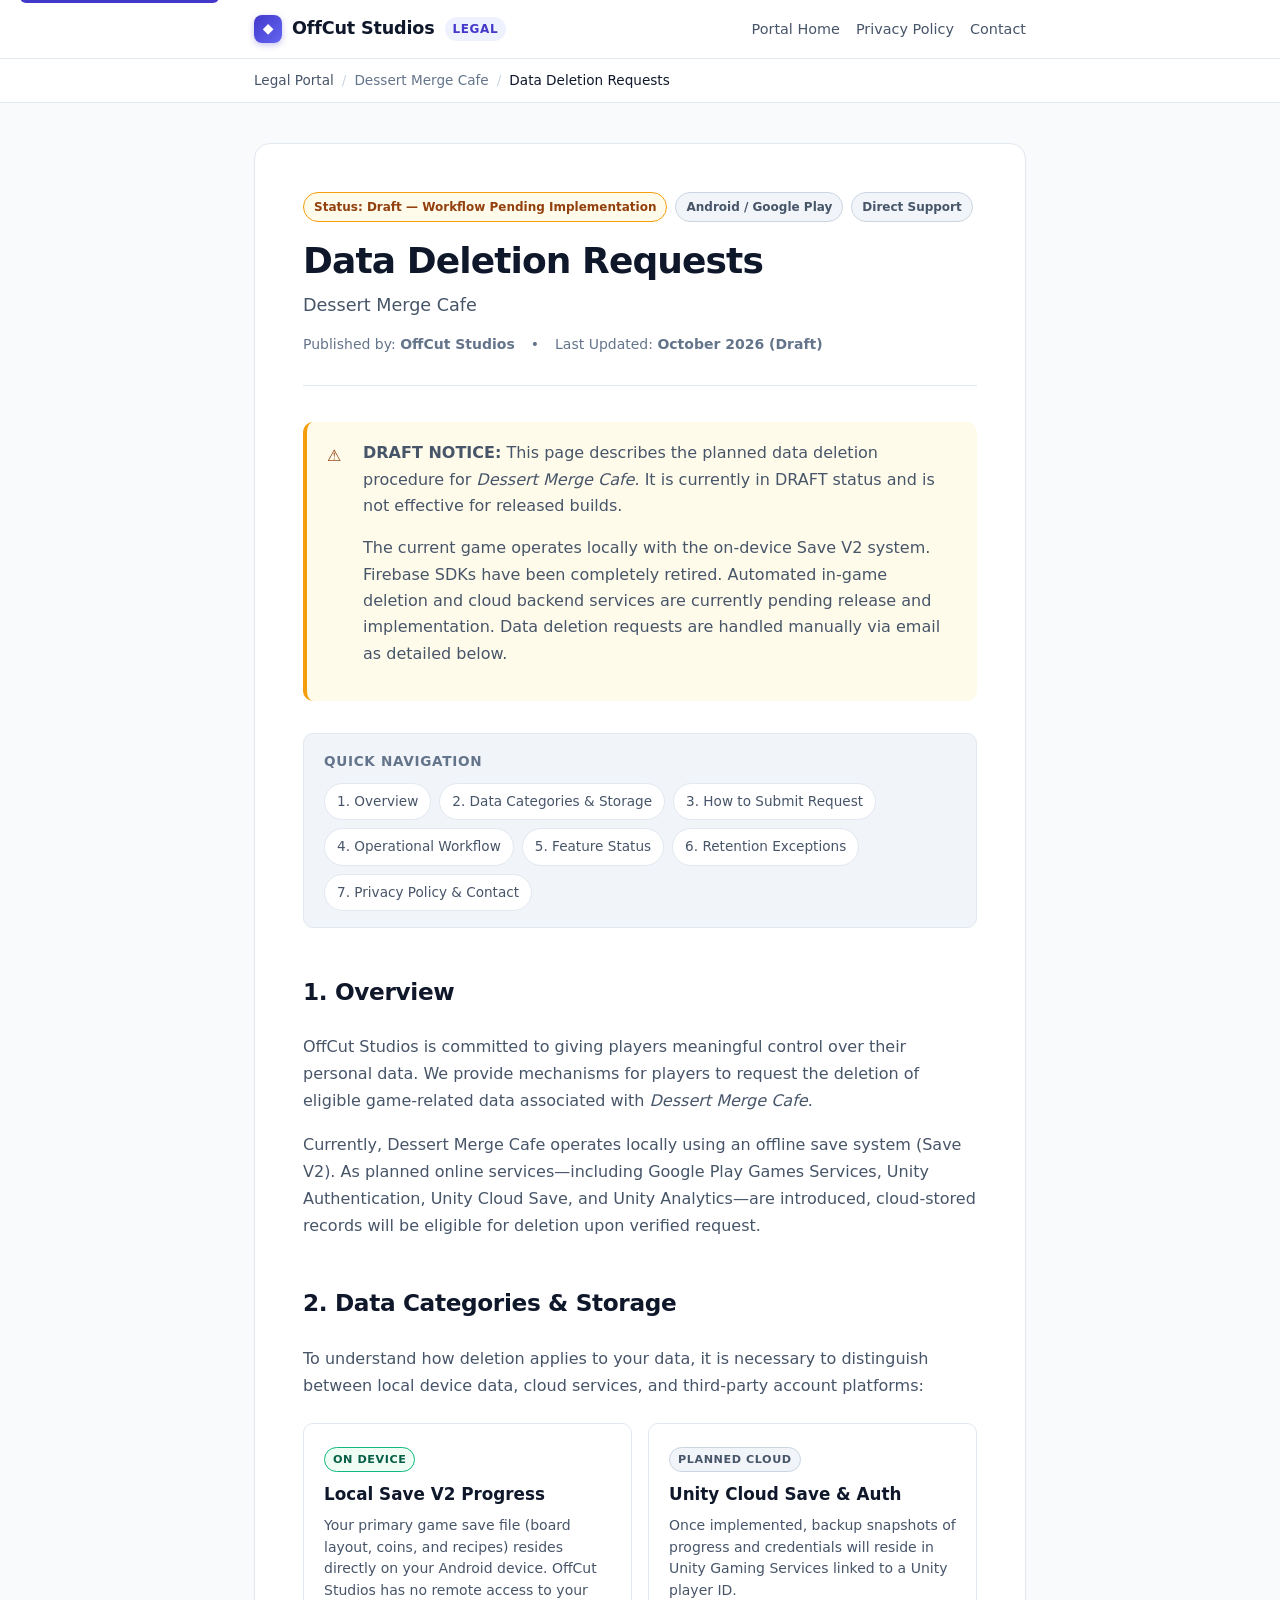
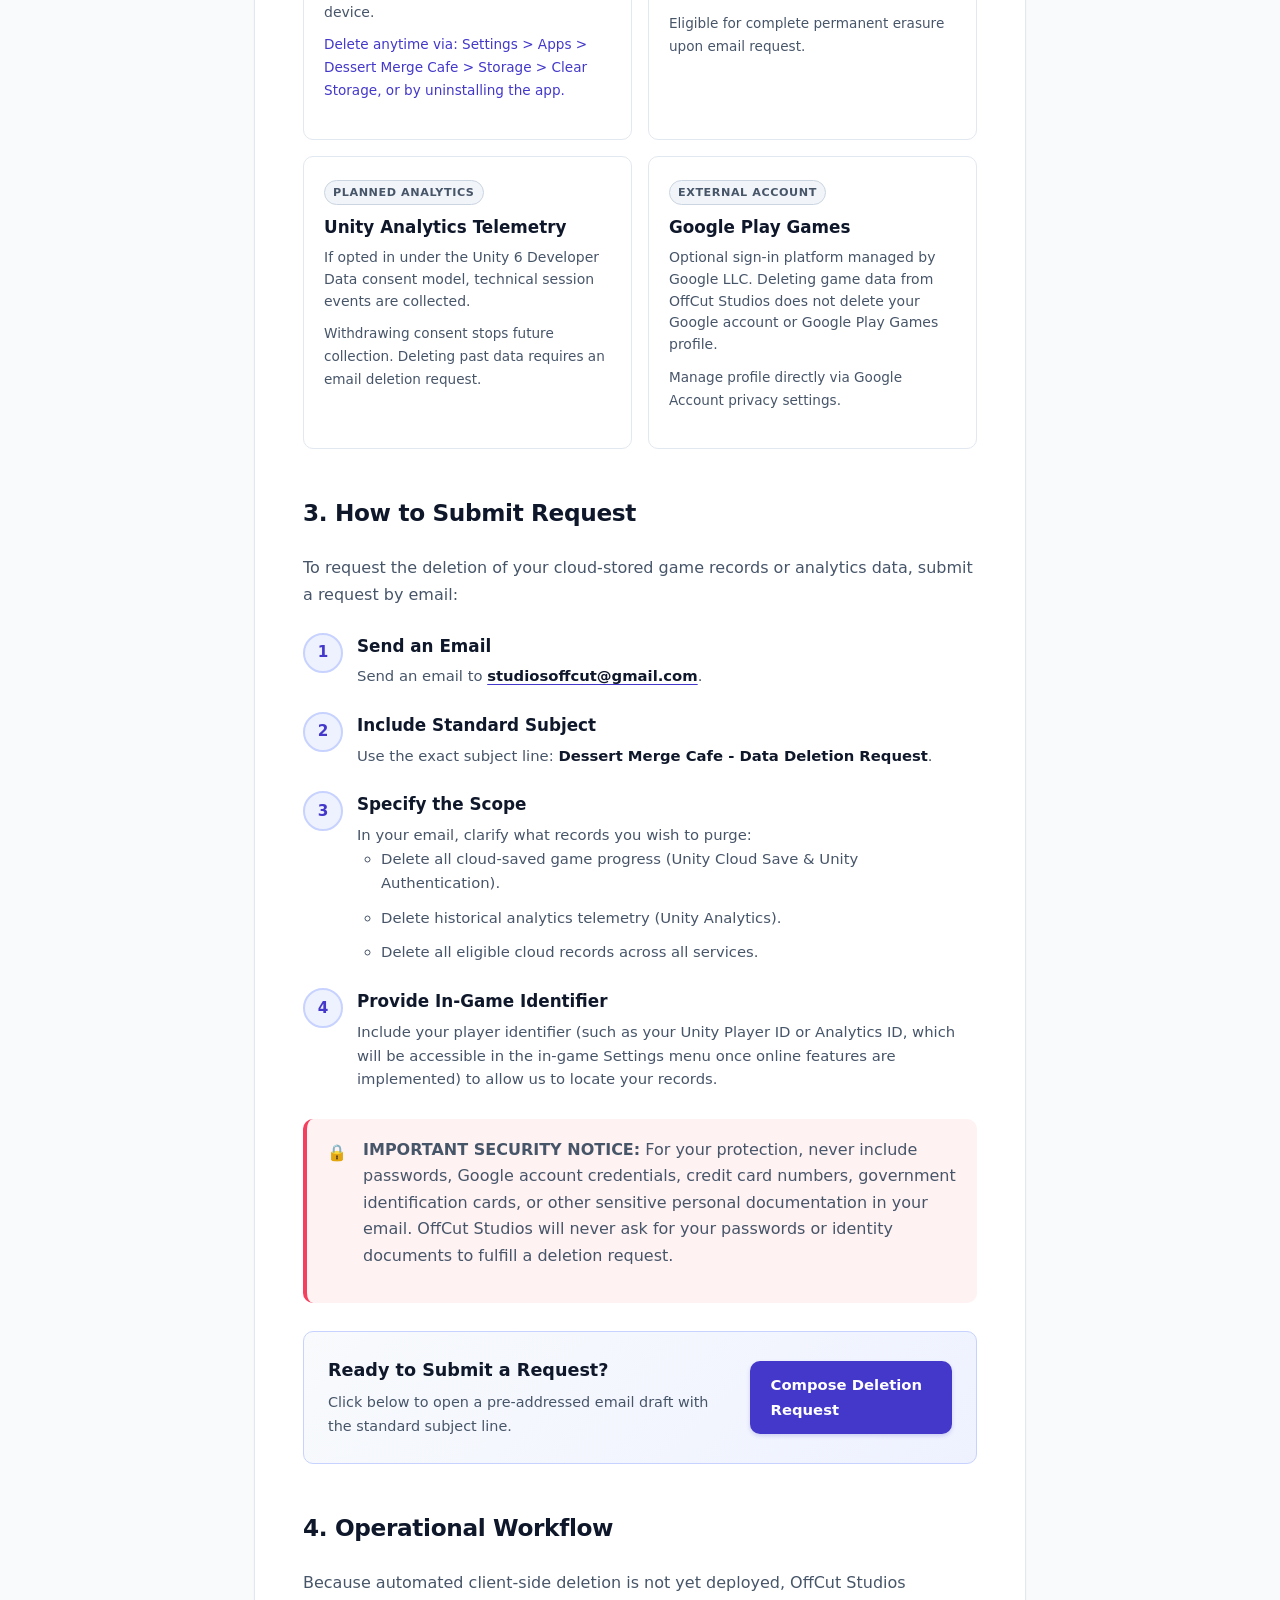
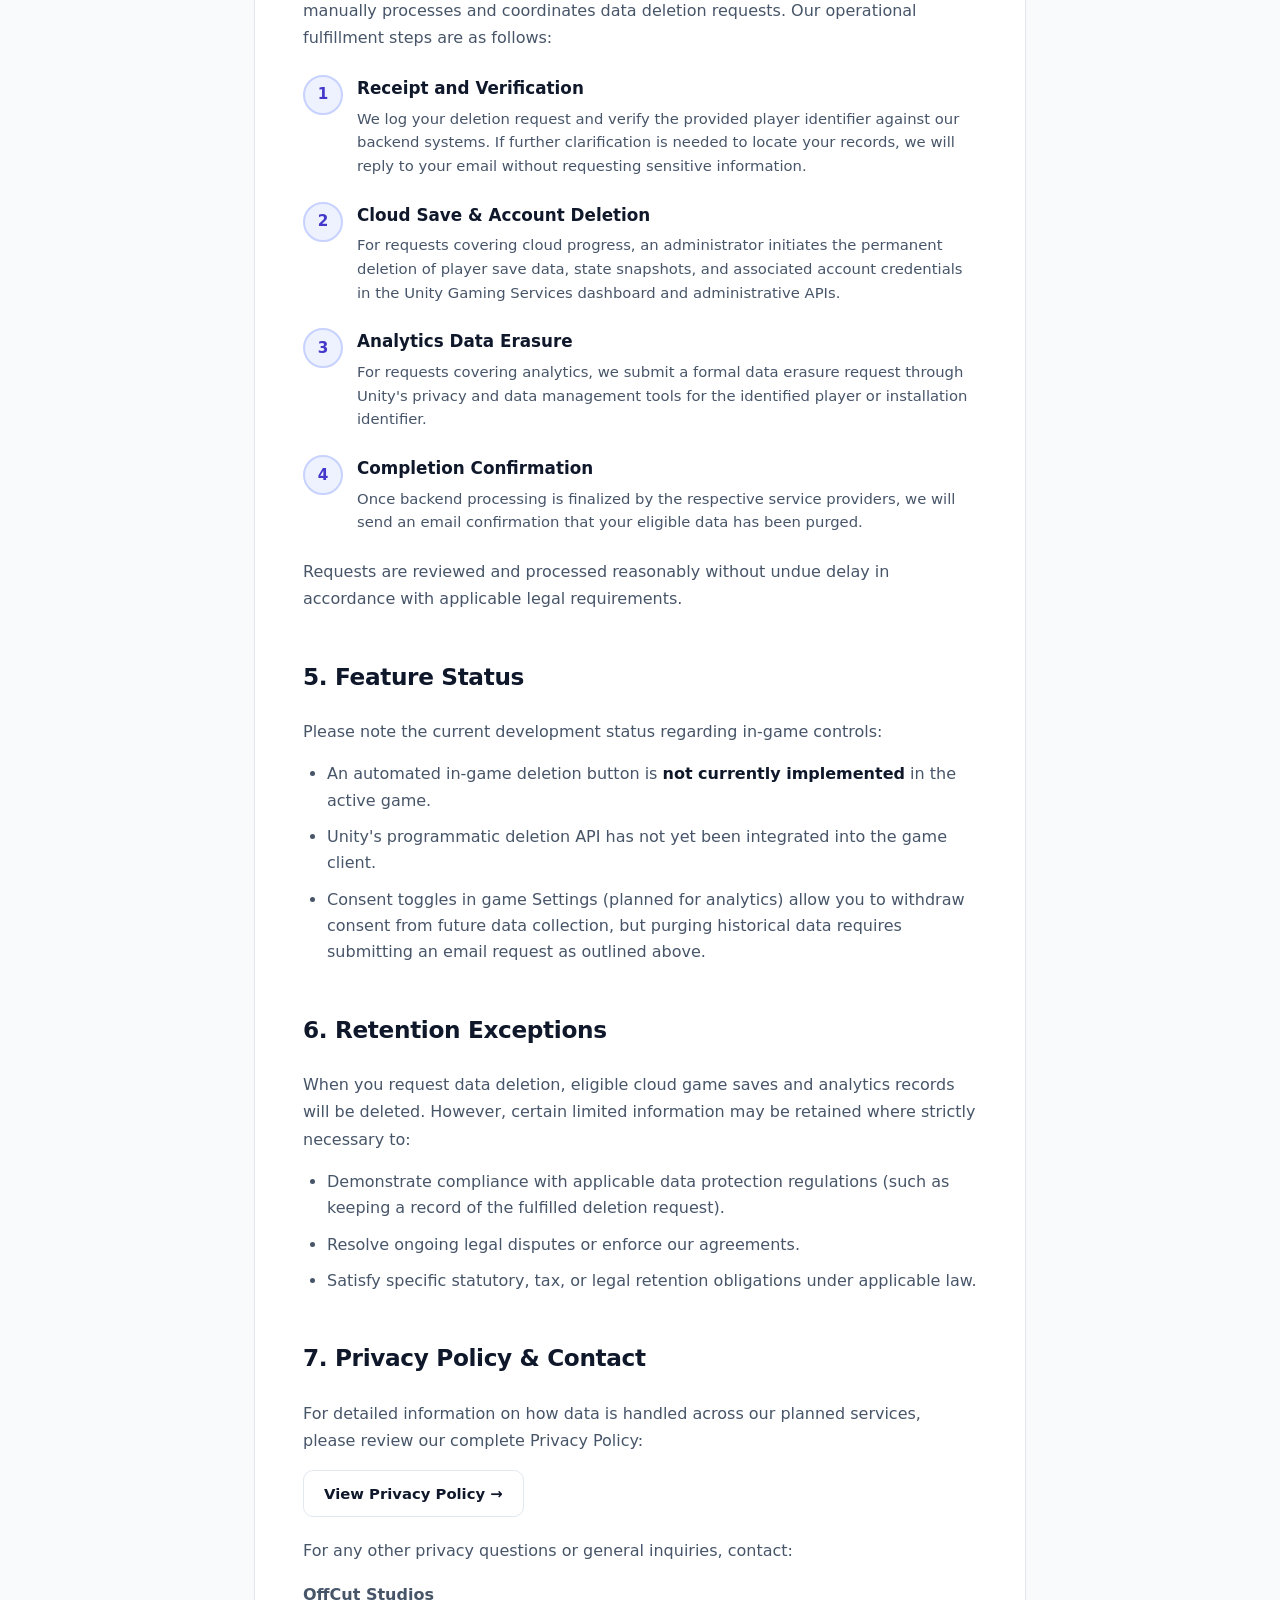
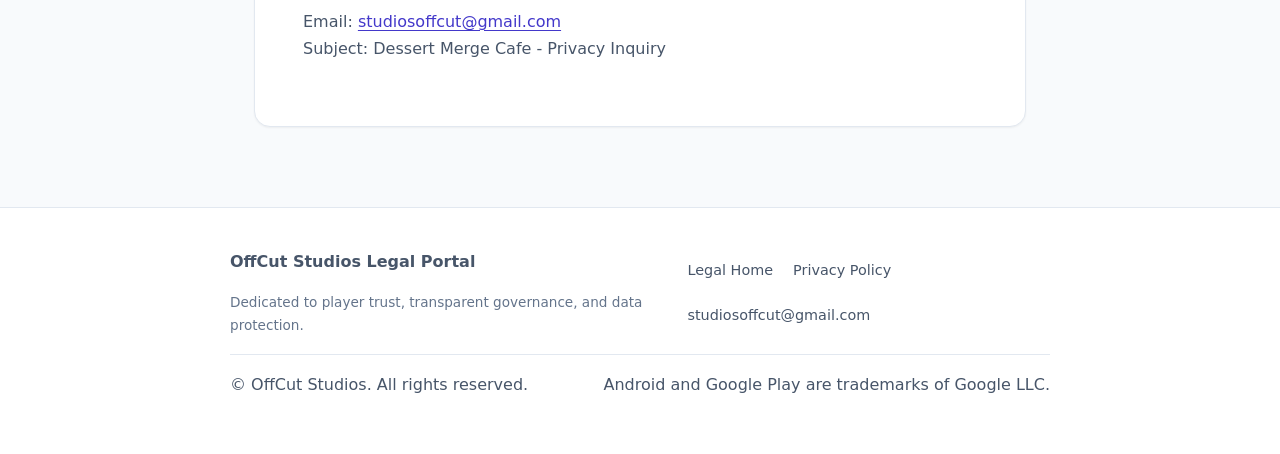
==== commit 3a827217: "Align section titles exactly with Quick Navigation across Privacy Policy and Data Deletion" ====
--- a/dessert-merge-cafe/data-deletion/index.html
+++ b/dessert-merge-cafe/data-deletion/index.html
@@ -87,7 +87,7 @@
       </section>
 
       <section id="categories">
-        <h2>2. Understanding Data Categories and Storage</h2>
+        <h2>2. Data Categories &amp; Storage</h2>
         <p>
           To understand how deletion applies to your data, it is necessary to distinguish between local device data, cloud services, and third-party account platforms:
         </p>
@@ -140,7 +140,7 @@
       </section>
 
       <section id="submit-request">
-        <h2>3. How to Submit a Data Deletion Request</h2>
+        <h2>3. How to Submit Request</h2>
         <p>
           To request the deletion of your cloud-stored game records or analytics data, submit a request by email:
         </p>
@@ -196,7 +196,7 @@
       </section>
 
       <section id="workflow">
-        <h2>4. Operational Deletion Workflow</h2>
+        <h2>4. Operational Workflow</h2>
         <p>
           Because automated client-side deletion is not yet deployed, OffCut Studios manually processes and coordinates data deletion requests. Our operational fulfillment steps are as follows:
         </p>
@@ -234,7 +234,7 @@
       </section>
 
       <section id="status">
-        <h2>5. Status of In-Game Deletion Features</h2>
+        <h2>5. Feature Status</h2>
         <p>
           Please note the current development status regarding in-game controls:
         </p>
@@ -258,7 +258,7 @@
       </section>
 
       <section id="policy">
-        <h2>7. Privacy Policy and Related Inquiries</h2>
+        <h2>7. Privacy Policy &amp; Contact</h2>
         <p>
           For detailed information on how data is handled across our planned services, please review our complete Privacy Policy:
         </p>
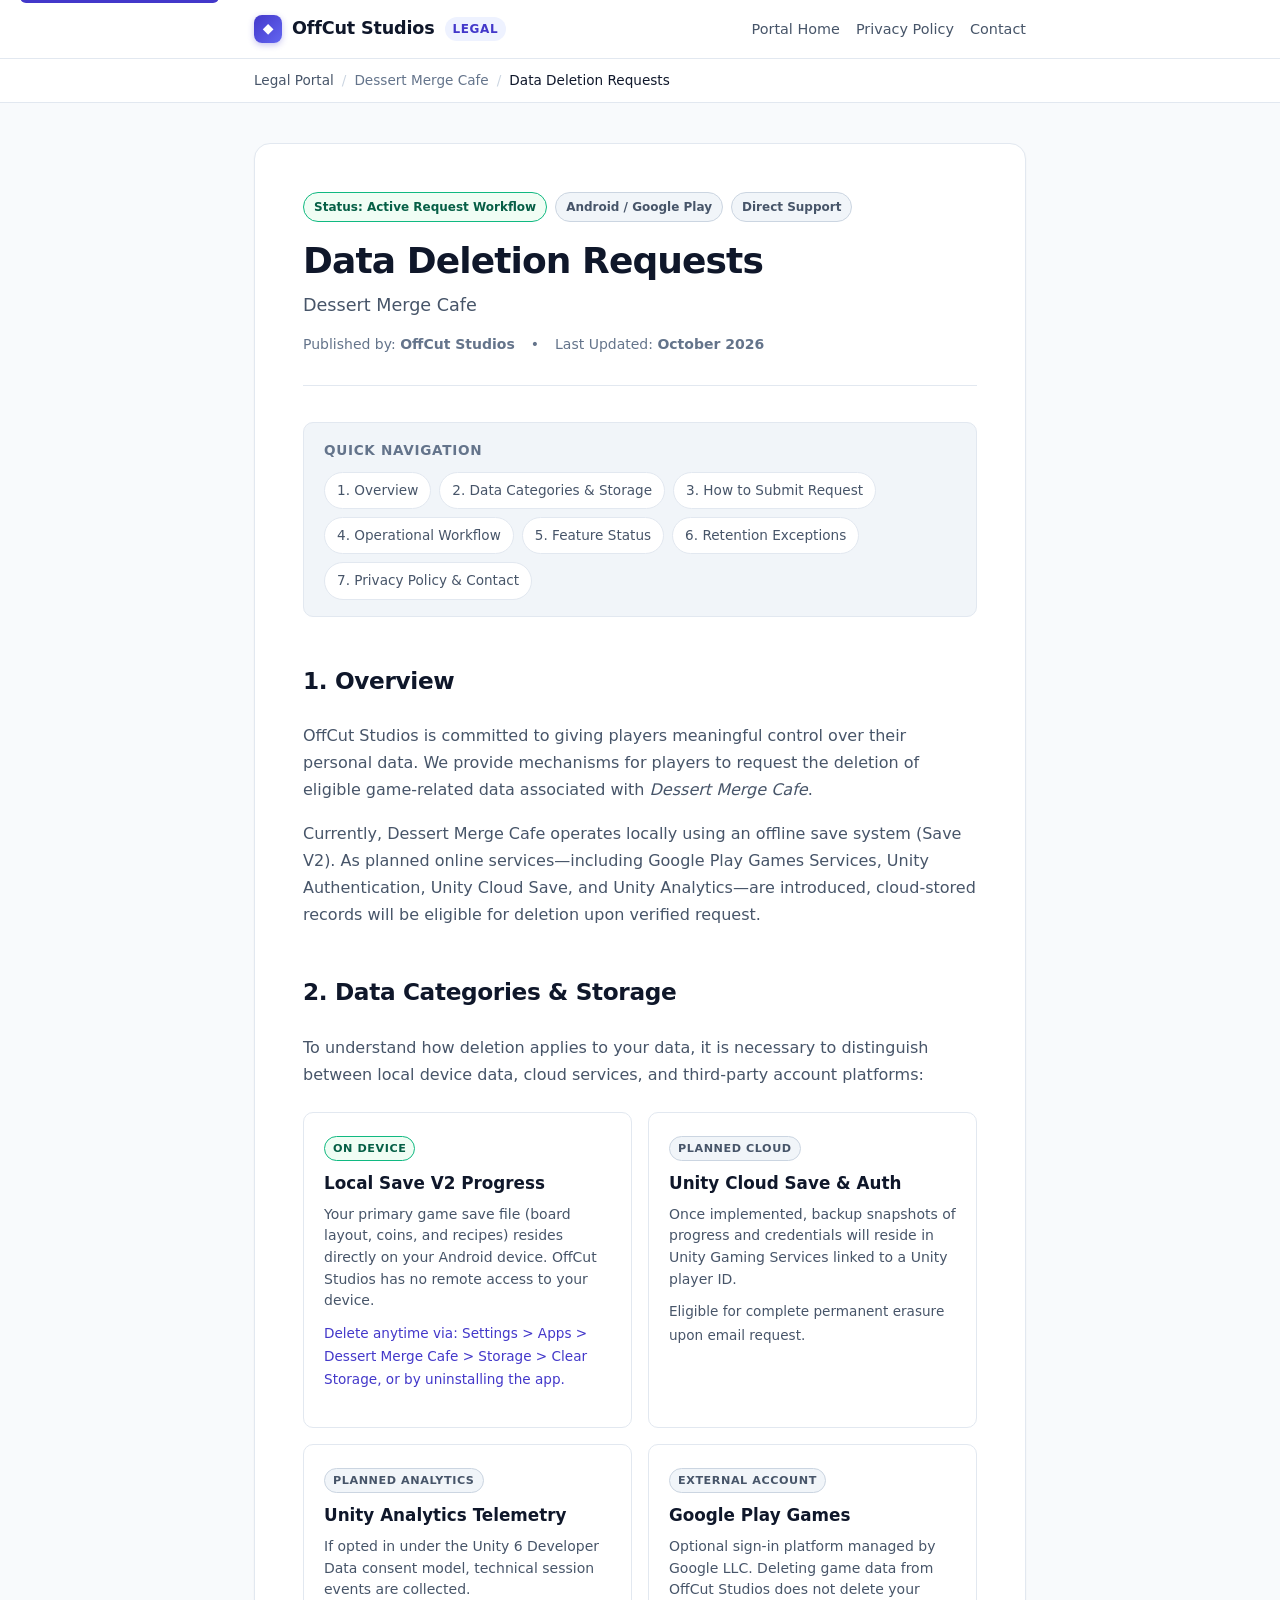
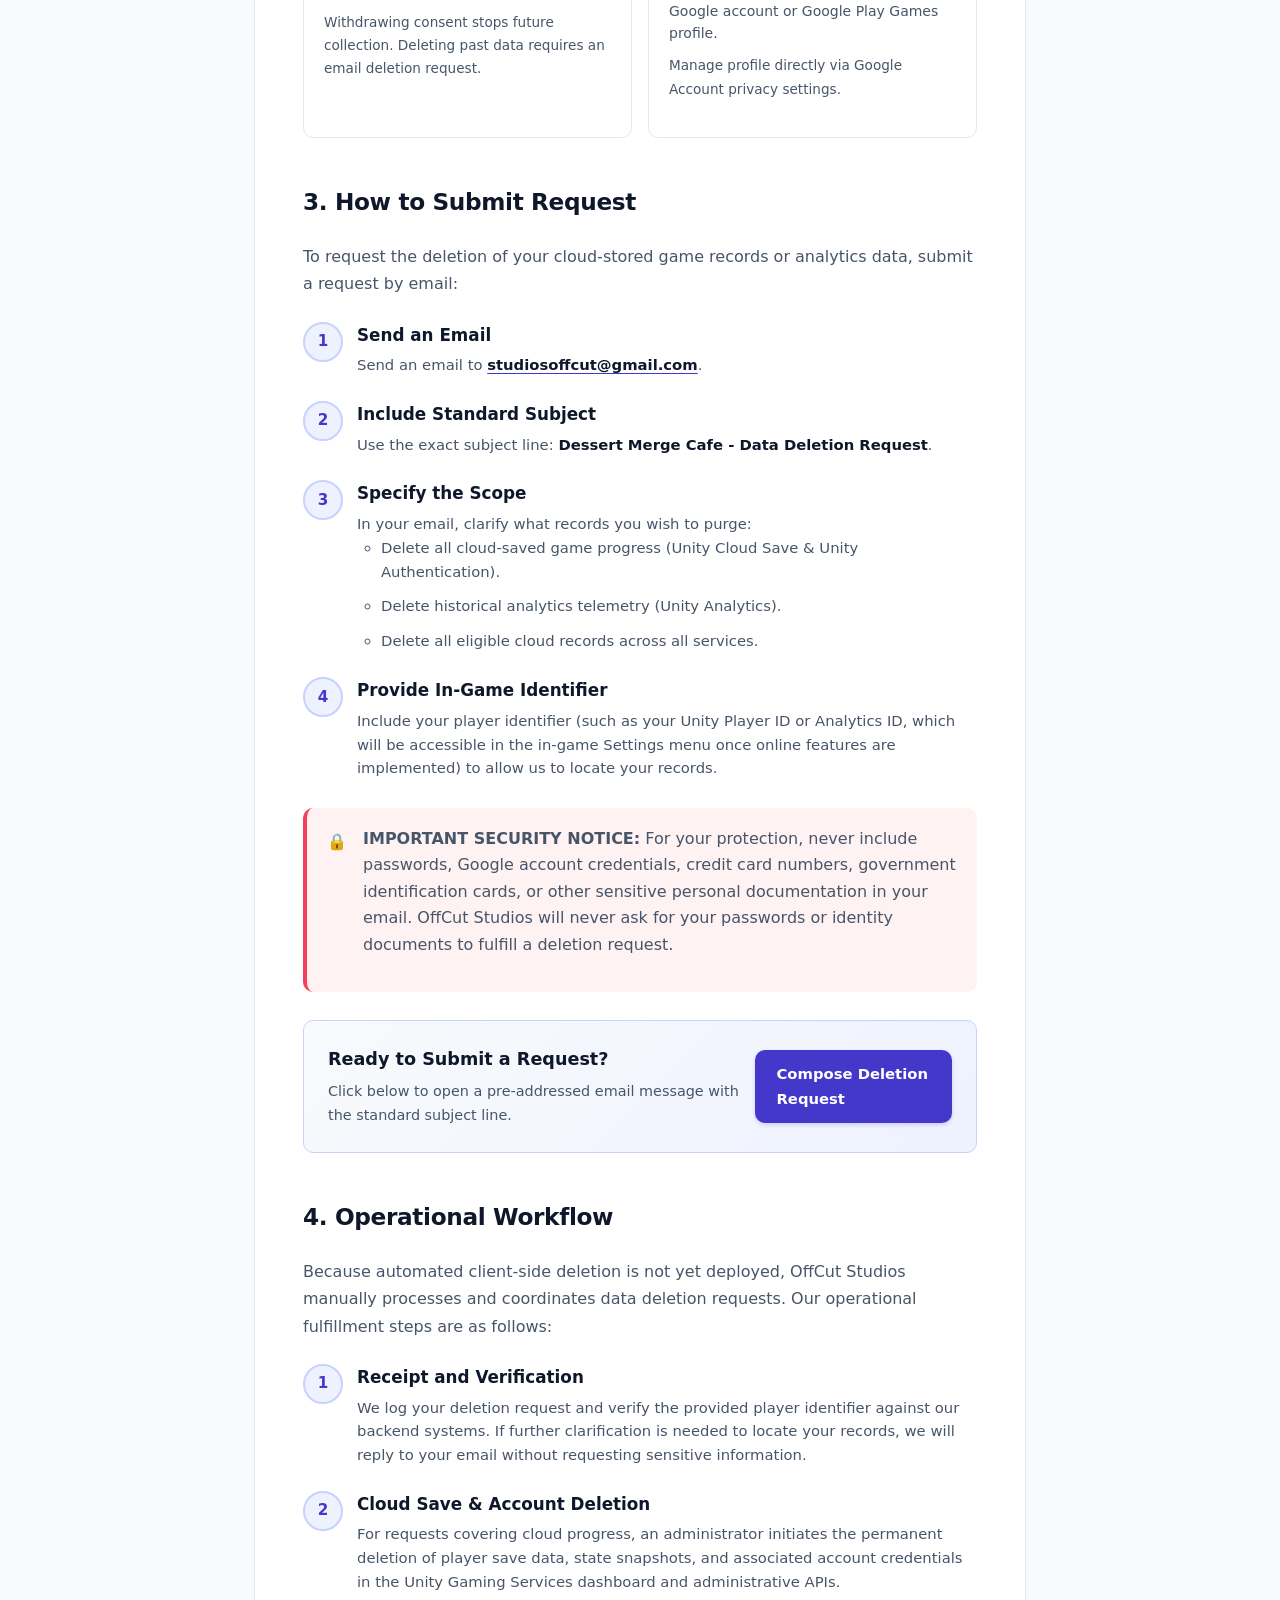
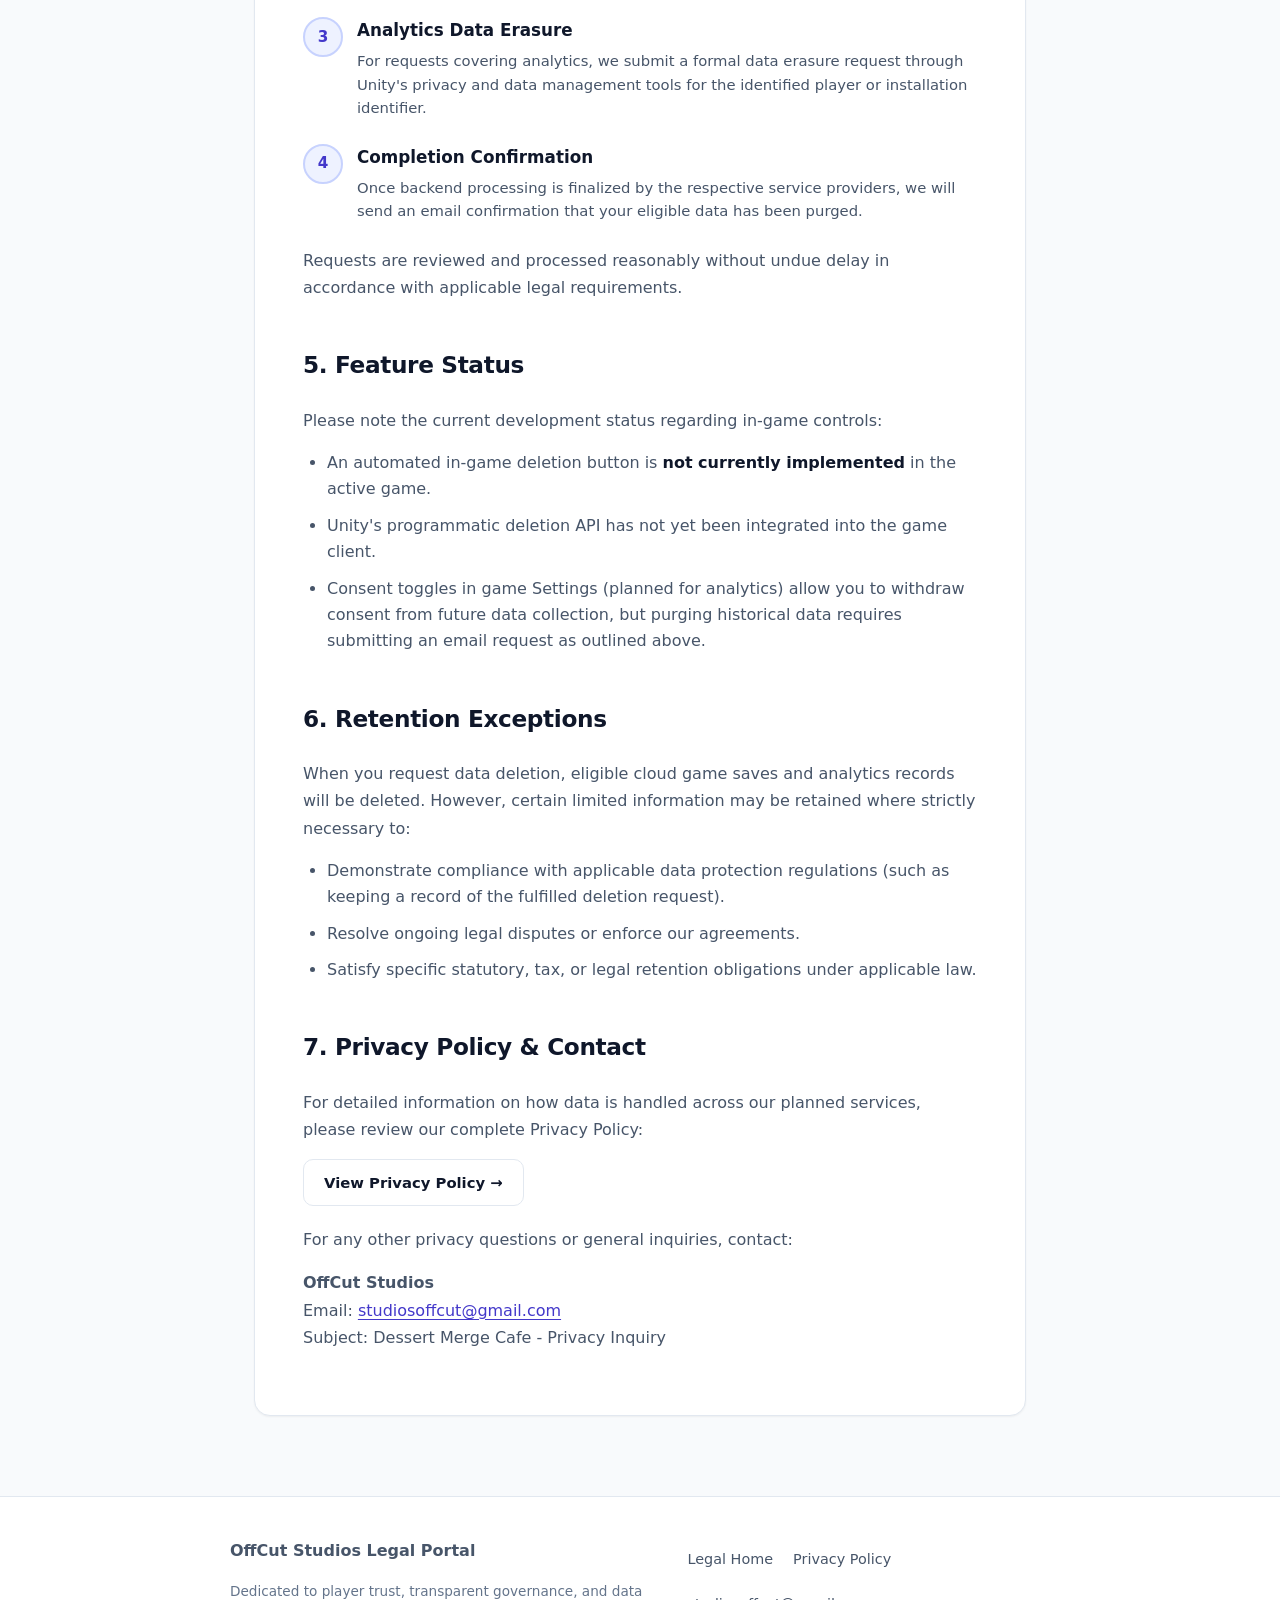
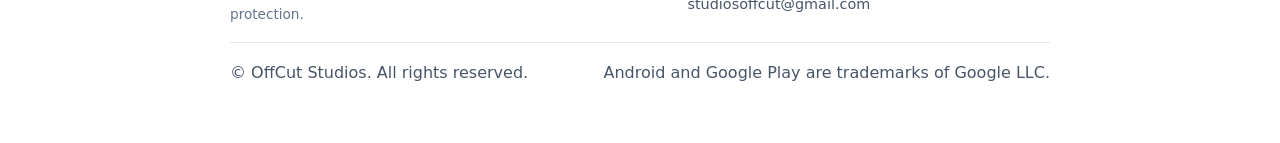
==== commit b4a3c74f: "Remove draft status across portal, privacy policy, and data deletion pages" ====
--- a/dessert-merge-cafe/data-deletion/index.html
+++ b/dessert-merge-cafe/data-deletion/index.html
@@ -5,7 +5,7 @@
   <meta name="viewport" content="width=device-width, initial-scale=1">
   <meta name="robots" content="noindex">
   <meta name="description"
-        content="Data Deletion Requests (Draft) for Dessert Merge Cafe by OffCut Studios.">
+        content="Data Deletion Requests for Dessert Merge Cafe by OffCut Studios.">
   <title>Dessert Merge Cafe | Data Deletion</title>
   <link rel="stylesheet" href="../../assets/css/style.css">
 </head>
@@ -42,7 +42,7 @@
     <article class="doc-card">
       <header class="doc-header">
         <div class="badge-row">
-          <span class="badge badge-draft">Status: Draft — Workflow Pending Implementation</span>
+          <span class="badge badge-live">Status: Active Request Workflow</span>
           <span class="badge badge-platform">Android / Google Play</span>
           <span class="badge badge-platform">Direct Support</span>
         </div>
@@ -51,17 +51,9 @@
         <div class="metadata-bar">
           <span>Published by: <strong>OffCut Studios</strong></span>
           <span>&bull;</span>
-          <span>Last Updated: <strong>October 2026 (Draft)</strong></span>
+          <span>Last Updated: <strong>October 2026</strong></span>
         </div>
       </header>
-
-      <div class="callout callout-draft" role="note" aria-label="Draft Notice">
-        <div class="callout-icon" aria-hidden="true">⚠️</div>
-        <div class="callout-content">
-          <p><strong>DRAFT NOTICE:</strong> This page describes the planned data deletion procedure for <em>Dessert Merge Cafe</em>. It is currently in DRAFT status and is not effective for released builds.</p>
-          <p>The current game operates locally with the on-device Save V2 system. Firebase SDKs have been completely retired. Automated in-game deletion and cloud backend services are currently pending release and implementation. Data deletion requests are handled manually via email as detailed below.</p>
-        </div>
-      </div>
 
       <nav class="quick-nav" aria-label="Document Sections">
         <div class="quick-nav-title">Quick Navigation</div>
@@ -187,7 +179,7 @@
         <div class="action-box">
           <div class="action-box-text">
             <h4>Ready to Submit a Request?</h4>
-            <p>Click below to open a pre-addressed email draft with the standard subject line.</p>
+            <p>Click below to open a pre-addressed email message with the standard subject line.</p>
           </div>
           <a href="mailto:studiosoffcut@gmail.com?subject=Dessert%20Merge%20Cafe%20-%20Data%20Deletion%20Request" class="btn btn-primary">
             Compose Deletion Request
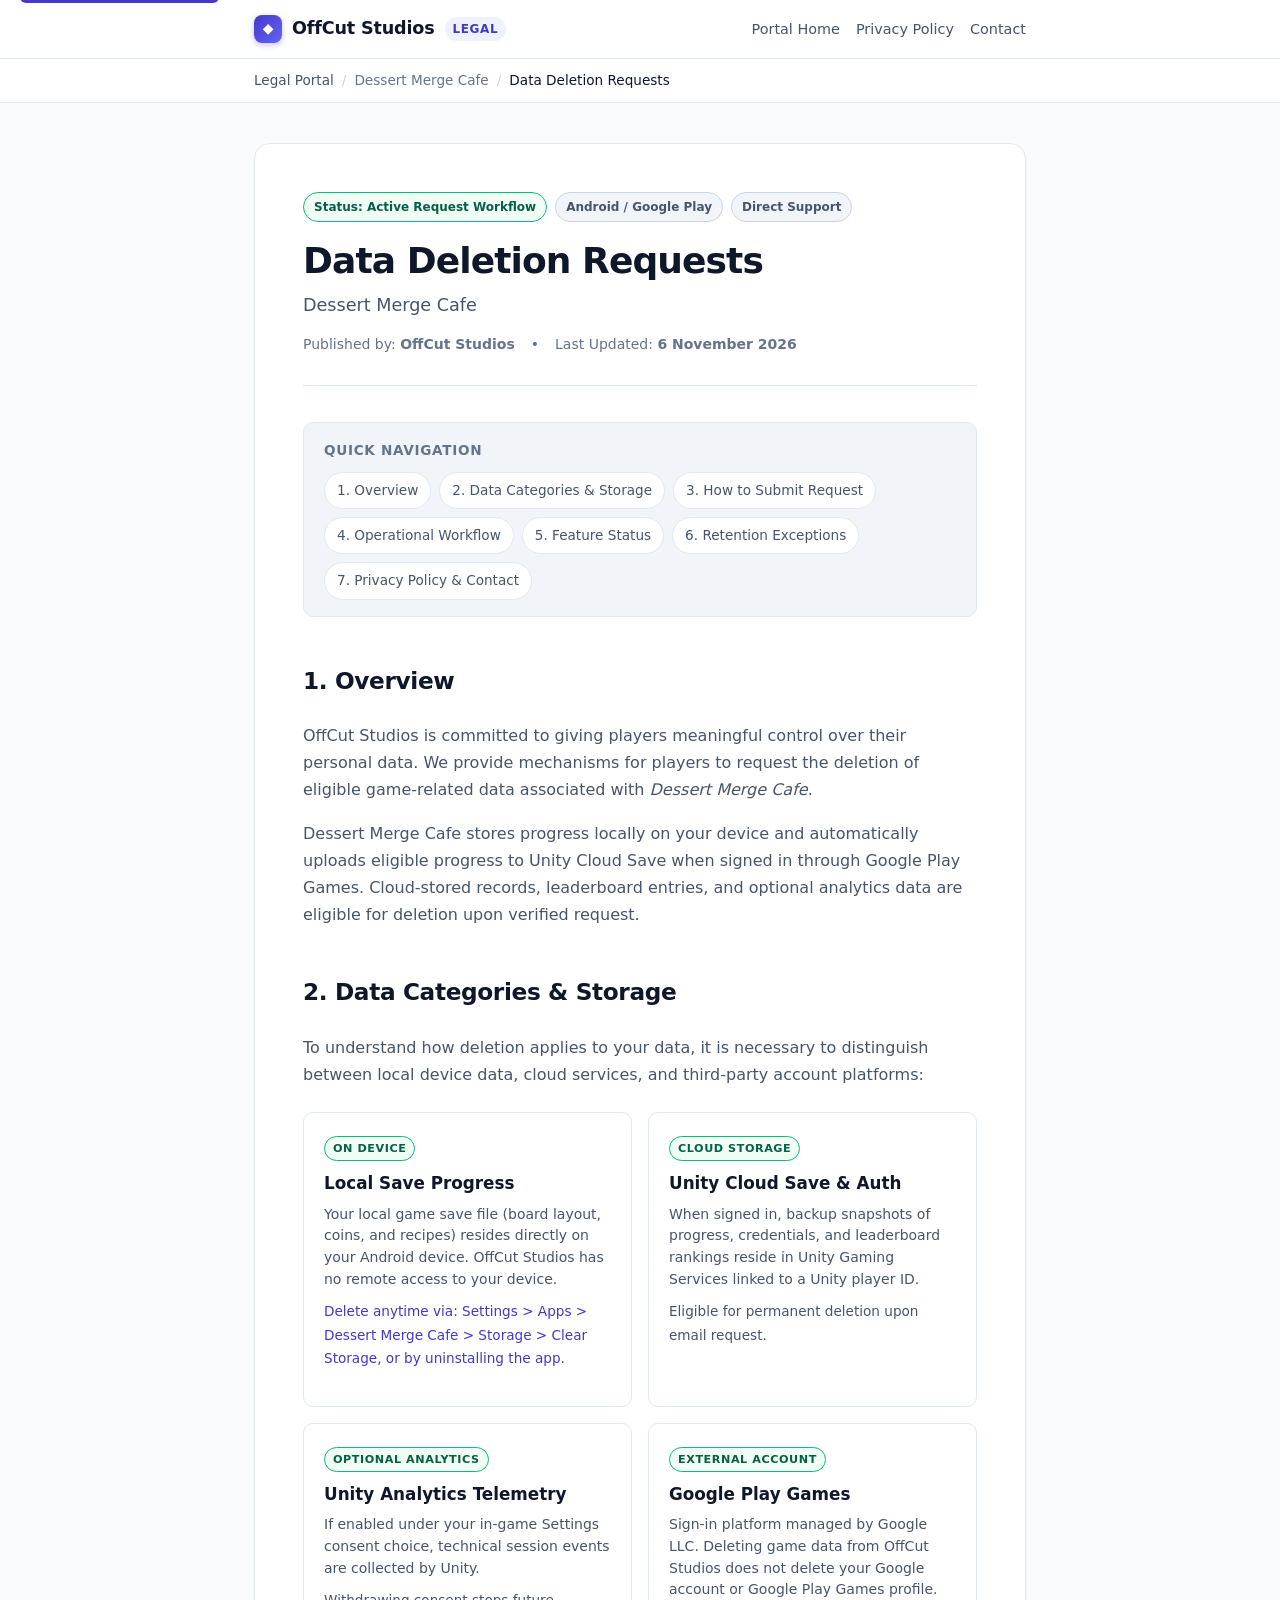
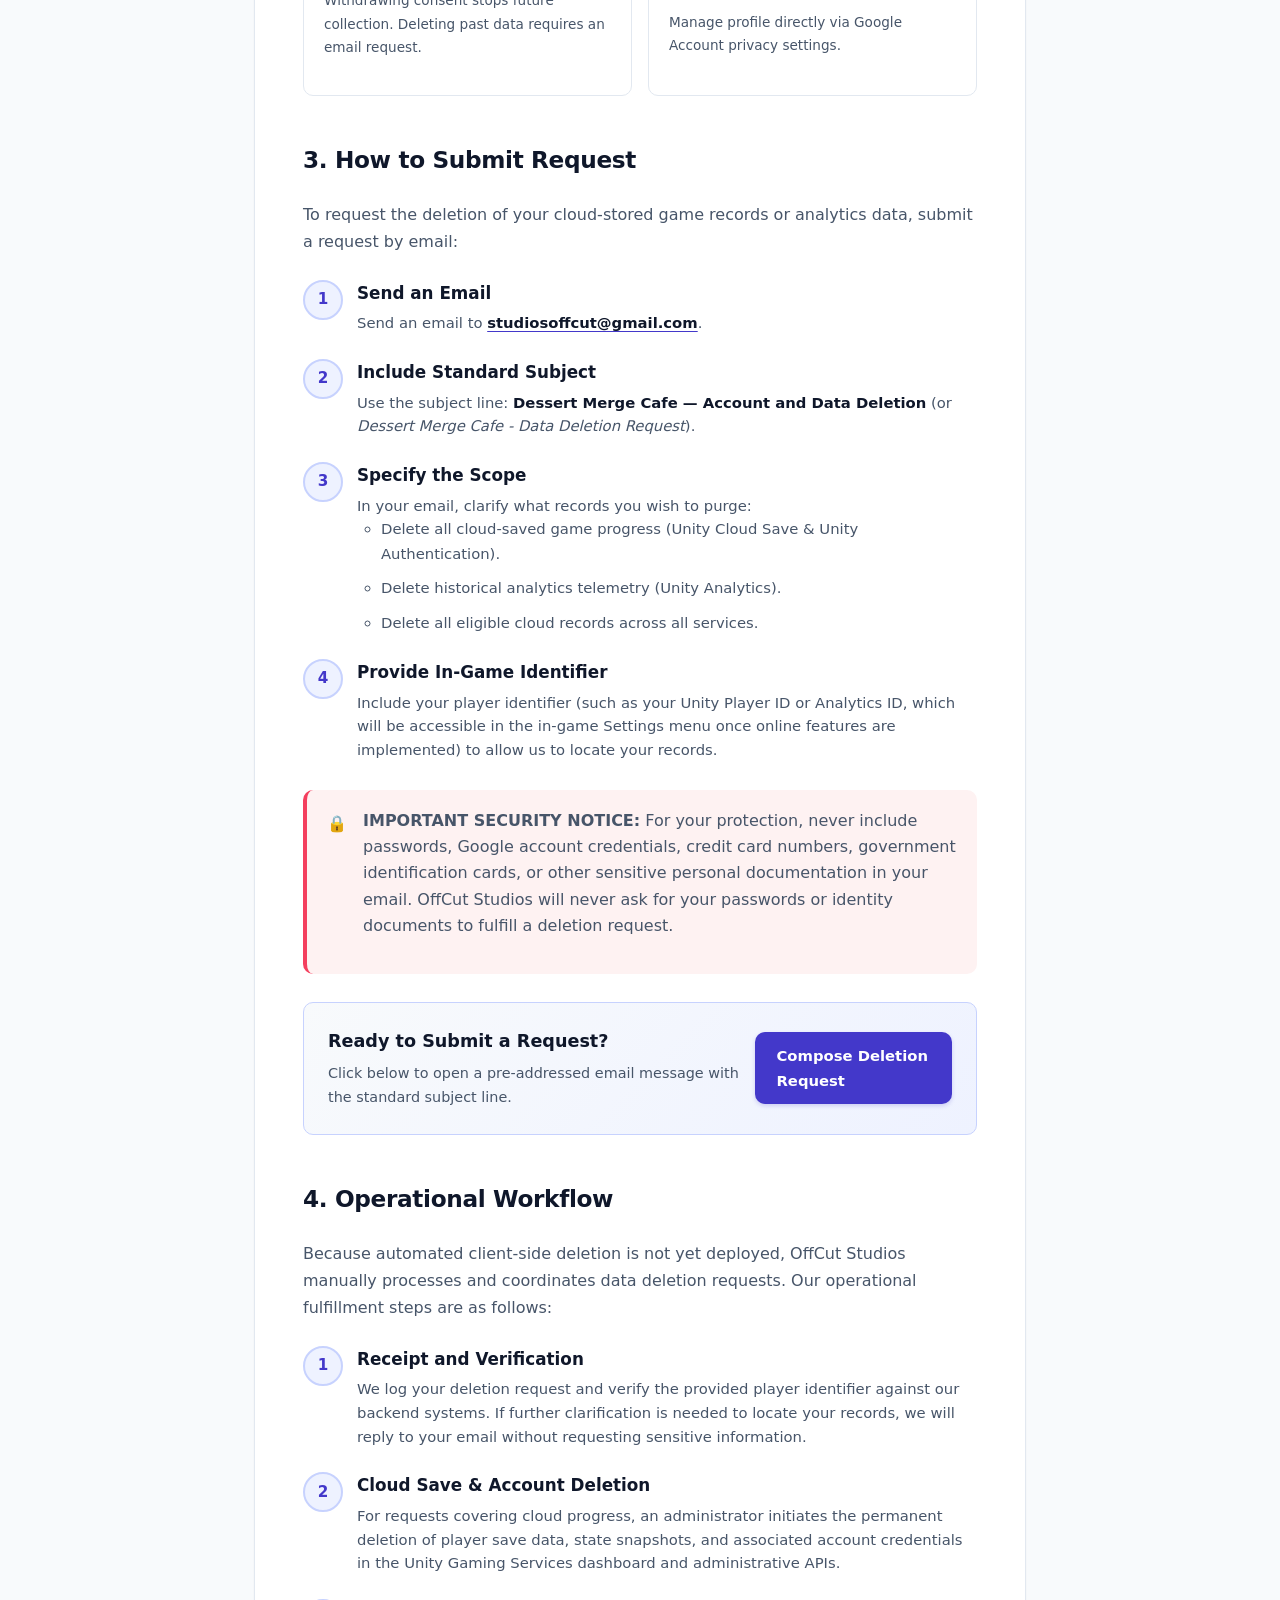
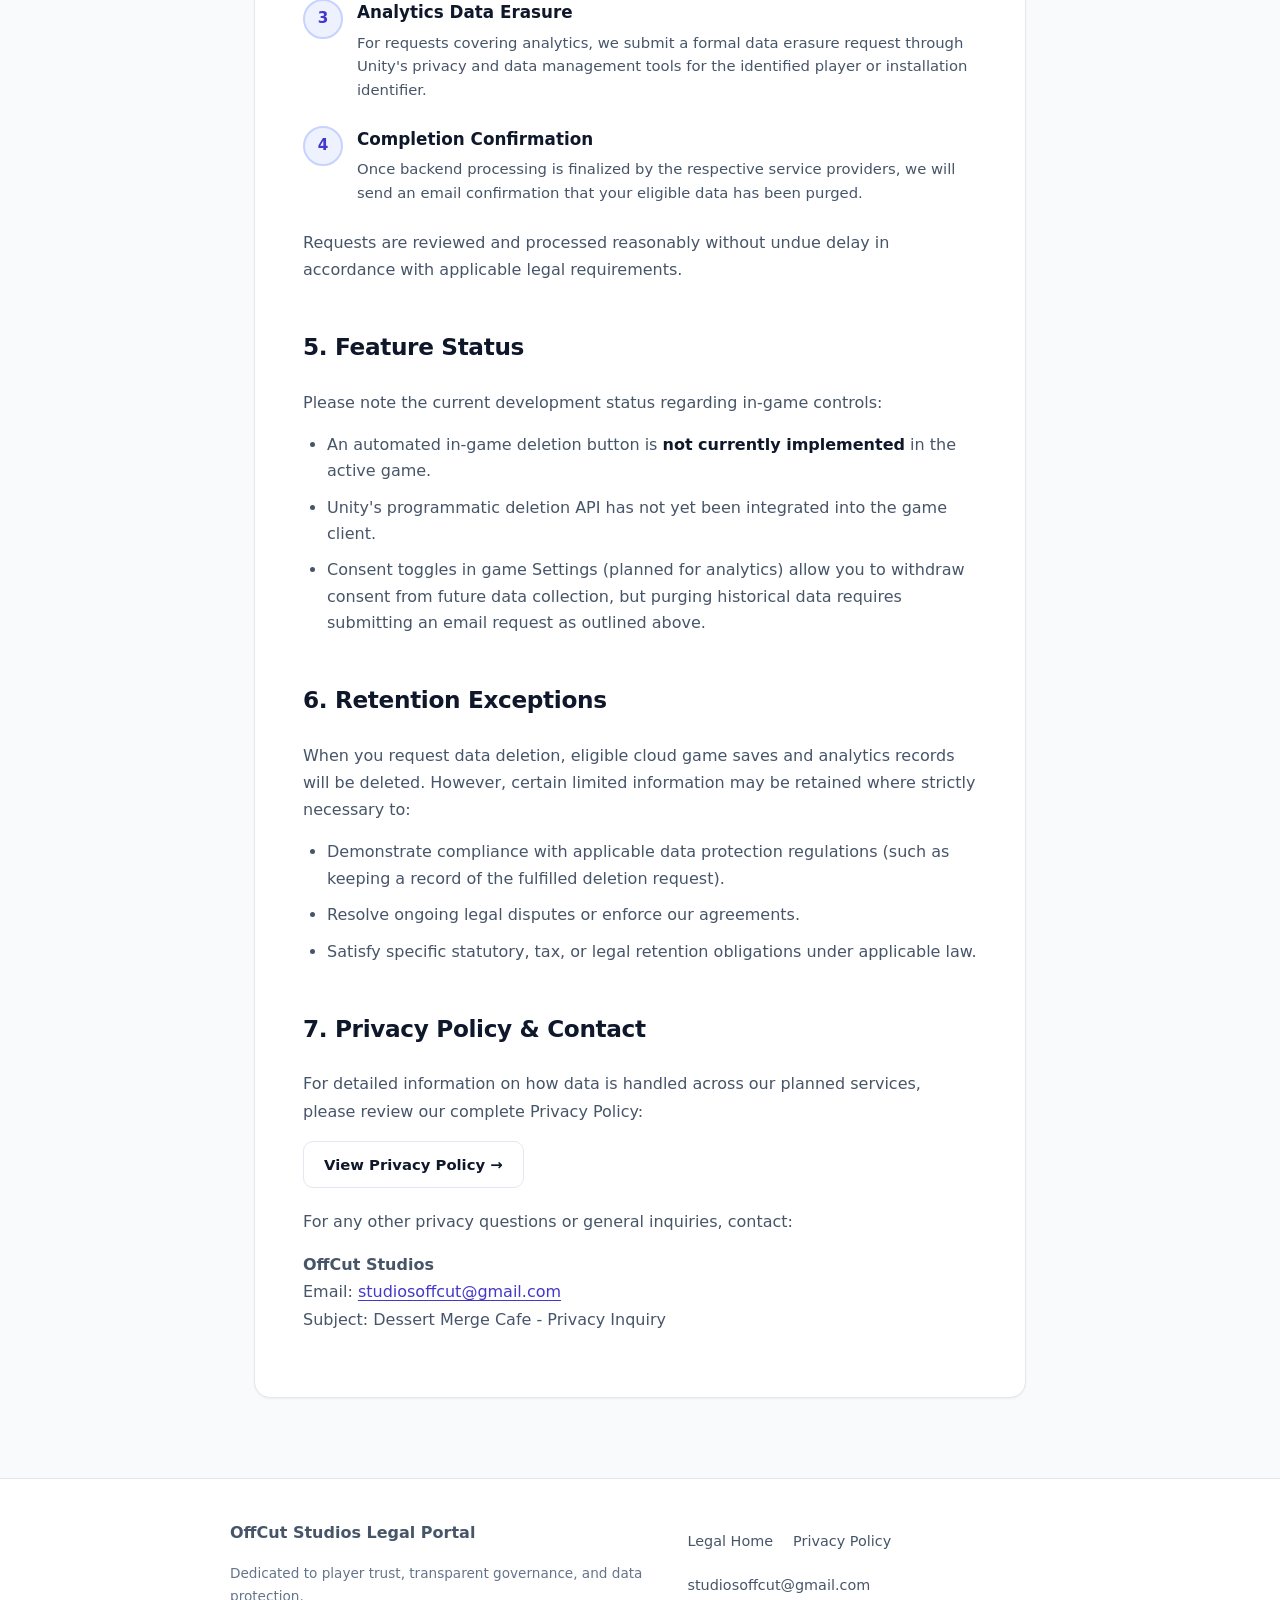
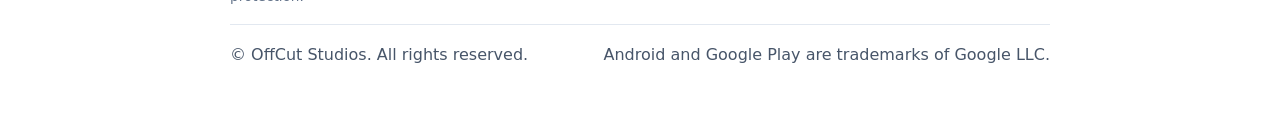
==== commit 212f5b22: "Update Privacy Policy to 6 November 2026 release version with active Unity services, leaderboards, a" ====
--- a/dessert-merge-cafe/data-deletion/index.html
+++ b/dessert-merge-cafe/data-deletion/index.html
@@ -20,7 +20,11 @@
         <span>OffCut Studios</span>
         <span class="brand-badge">Legal</span>
       </a>
-      <nav class="site-nav" aria-label="Primary Navigation">
+      <button class="menu-toggle" aria-label="Toggle navigation menu" aria-expanded="false" aria-controls="primary-nav">
+        <span class="hamburger-icon" aria-hidden="true">☰</span>
+        <span class="close-icon" aria-hidden="true">✕</span>
+      </button>
+      <nav class="site-nav" id="primary-nav" aria-label="Primary Navigation">
         <a href="../../" class="nav-link">Portal Home</a>
         <a href="../privacy-policy/" class="nav-link">Privacy Policy</a>
         <a href="mailto:studiosoffcut@gmail.com" class="nav-link">Contact</a>
@@ -51,7 +55,7 @@
         <div class="metadata-bar">
           <span>Published by: <strong>OffCut Studios</strong></span>
           <span>&bull;</span>
-          <span>Last Updated: <strong>October 2026</strong></span>
+          <span>Last Updated: <strong>6 November 2026</strong></span>
         </div>
       </header>
 
@@ -74,7 +78,7 @@
           OffCut Studios is committed to giving players meaningful control over their personal data. We provide mechanisms for players to request the deletion of eligible game-related data associated with <em>Dessert Merge Cafe</em>.
         </p>
         <p>
-          Currently, Dessert Merge Cafe operates locally using an offline save system (Save V2). As planned online services—including Google Play Games Services, Unity Authentication, Unity Cloud Save, and Unity Analytics—are introduced, cloud-stored records will be eligible for deletion upon verified request.
+          Dessert Merge Cafe stores progress locally on your device and automatically uploads eligible progress to Unity Cloud Save when signed in through Google Play Games. Cloud-stored records, leaderboard entries, and optional analytics data are eligible for deletion upon verified request.
         </p>
       </section>
 
@@ -87,9 +91,9 @@
         <div class="feature-grid">
           <div class="feature-card">
             <span class="feature-status feature-status-active">On Device</span>
-            <h4 class="feature-title">Local Save V2 Progress</h4>
+            <h4 class="feature-title">Local Save Progress</h4>
             <p class="feature-desc">
-              Your primary game save file (board layout, coins, and recipes) resides directly on your Android device. OffCut Studios has no remote access to your device.
+              Your local game save file (board layout, coins, and recipes) resides directly on your Android device. OffCut Studios has no remote access to your device.
             </p>
             <p style="margin-top: 10px; font-size: 0.85rem; color: var(--color-primary); font-weight: 500;">
               Delete anytime via: Settings &gt; Apps &gt; Dessert Merge Cafe &gt; Storage &gt; Clear Storage, or by uninstalling the app.
@@ -97,32 +101,32 @@
           </div>
 
           <div class="feature-card">
-            <span class="feature-status feature-status-planned">Planned Cloud</span>
+            <span class="feature-status feature-status-active">Cloud Storage</span>
             <h4 class="feature-title">Unity Cloud Save &amp; Auth</h4>
             <p class="feature-desc">
-              Once implemented, backup snapshots of progress and credentials will reside in Unity Gaming Services linked to a Unity player ID.
+              When signed in, backup snapshots of progress, credentials, and leaderboard rankings reside in Unity Gaming Services linked to a Unity player ID.
             </p>
             <p style="margin-top: 10px; font-size: 0.85rem; color: var(--color-text-muted);">
-              Eligible for complete permanent erasure upon email request.
+              Eligible for permanent deletion upon email request.
             </p>
           </div>
 
           <div class="feature-card">
-            <span class="feature-status feature-status-planned">Planned Analytics</span>
+            <span class="feature-status feature-status-active">Optional Analytics</span>
             <h4 class="feature-title">Unity Analytics Telemetry</h4>
             <p class="feature-desc">
-              If opted in under the Unity 6 Developer Data consent model, technical session events are collected.
+              If enabled under your in-game Settings consent choice, technical session events are collected by Unity.
             </p>
             <p style="margin-top: 10px; font-size: 0.85rem; color: var(--color-text-muted);">
-              Withdrawing consent stops future collection. Deleting past data requires an email deletion request.
+              Withdrawing consent stops future collection. Deleting past data requires an email request.
             </p>
           </div>
 
           <div class="feature-card">
-            <span class="feature-status feature-status-planned">External Account</span>
+            <span class="feature-status feature-status-active">External Account</span>
             <h4 class="feature-title">Google Play Games</h4>
             <p class="feature-desc">
-              Optional sign-in platform managed by Google LLC. Deleting game data from OffCut Studios does not delete your Google account or Google Play Games profile.
+              Sign-in platform managed by Google LLC. Deleting game data from OffCut Studios does not delete your Google account or Google Play Games profile.
             </p>
             <p style="margin-top: 10px; font-size: 0.85rem; color: var(--color-text-muted);">
               Manage profile directly via Google Account privacy settings.
@@ -141,13 +145,13 @@
           <li class="step-item">
             <div class="step-title">Send an Email</div>
             <div class="step-desc">
-              Send an email to <a href="mailto:studiosoffcut@gmail.com?subject=Dessert%20Merge%20Cafe%20-%20Data%20Deletion%20Request"><strong>studiosoffcut@gmail.com</strong></a>.
+              Send an email to <a href="mailto:studiosoffcut@gmail.com?subject=Dessert%20Merge%20Cafe%20%E2%80%94%20Account%20and%20Data%20Deletion"><strong>studiosoffcut@gmail.com</strong></a>.
             </div>
           </li>
           <li class="step-item">
             <div class="step-title">Include Standard Subject</div>
             <div class="step-desc">
-              Use the exact subject line: <strong>Dessert Merge Cafe - Data Deletion Request</strong>.
+              Use the subject line: <strong>Dessert Merge Cafe — Account and Data Deletion</strong> (or <em>Dessert Merge Cafe - Data Deletion Request</em>).
             </div>
           </li>
           <li class="step-item">
@@ -181,7 +185,7 @@
             <h4>Ready to Submit a Request?</h4>
             <p>Click below to open a pre-addressed email message with the standard subject line.</p>
           </div>
-          <a href="mailto:studiosoffcut@gmail.com?subject=Dessert%20Merge%20Cafe%20-%20Data%20Deletion%20Request" class="btn btn-primary">
+          <a href="mailto:studiosoffcut@gmail.com?subject=Dessert%20Merge%20Cafe%20%E2%80%94%20Account%20and%20Data%20Deletion" class="btn btn-primary">
             Compose Deletion Request
           </a>
         </div>
@@ -290,5 +294,22 @@
       <p>Android and Google Play are trademarks of Google LLC.</p>
     </div>
   </footer>
+  <script>
+    (function() {
+      var btn = document.querySelector('.menu-toggle');
+      var nav = document.querySelector('.site-nav');
+      if (!btn || !nav) return;
+      btn.addEventListener('click', function() {
+        var open = nav.classList.toggle('nav-open');
+        btn.setAttribute('aria-expanded', open);
+      });
+      nav.addEventListener('click', function(e) {
+        if (e.target.classList.contains('nav-link')) {
+          nav.classList.remove('nav-open');
+          btn.setAttribute('aria-expanded', 'false');
+        }
+      });
+    })();
+  </script>
 </body>
 </html>
--- a/assets/css/style.css
+++ b/assets/css/style.css
@@ -204,13 +204,6 @@
   border-radius: var(--radius-lg);
   padding: 48px;
   box-shadow: var(--shadow-sm);
-}
-
-@media (max-width: 640px) {
-  .doc-card {
-    padding: 28px 20px;
-    border-radius: var(--radius-md);
-  }
 }
 
 /* Hero & Header Section */
@@ -744,3 +737,476 @@
 .footer-nav a:hover {
   color: var(--color-primary);
 }
+
+/* =============================================
+   MOBILE HAMBURGER MENU
+   ============================================= */
+.menu-toggle {
+  display: none;
+  background: none;
+  border: 1px solid var(--color-border);
+  border-radius: var(--radius-sm);
+  padding: 6px 10px;
+  cursor: pointer;
+  color: var(--color-text-main);
+  font-size: 1.25rem;
+  line-height: 1;
+  transition: background 0.15s ease, border-color 0.15s ease;
+  -webkit-tap-highlight-color: transparent;
+}
+
+.menu-toggle:hover {
+  background: var(--color-surface-subtle);
+  border-color: var(--color-border-hover);
+}
+
+.menu-toggle[aria-expanded="true"] .hamburger-icon {
+  display: none;
+}
+
+.menu-toggle[aria-expanded="true"] .close-icon {
+  display: inline;
+}
+
+.menu-toggle[aria-expanded="false"] .close-icon,
+.menu-toggle .close-icon {
+  display: none;
+}
+
+/* =============================================
+   RESPONSIVE BREAKPOINTS
+   ============================================= */
+
+/* --- Tablet & small desktop (max 768px) --- */
+@media (max-width: 768px) {
+  .hero-title {
+    font-size: 2.15rem;
+  }
+
+  .hero-section {
+    padding: 36px 0 28px;
+  }
+
+  .doc-title {
+    font-size: 1.85rem;
+  }
+
+  .doc-card {
+    padding: 36px 28px;
+  }
+
+  .main-wrapper {
+    margin: 32px auto 60px;
+  }
+
+  .game-hub-card {
+    padding: 28px;
+  }
+
+  h2 {
+    font-size: 1.35rem;
+    margin-top: 36px;
+  }
+}
+
+/* --- Mobile (max 640px) --- */
+@media (max-width: 640px) {
+  /* Header & hamburger menu */
+  .menu-toggle {
+    display: inline-flex;
+    align-items: center;
+    gap: 4px;
+  }
+
+  .site-nav {
+    display: none;
+    position: absolute;
+    top: 100%;
+    left: 0;
+    right: 0;
+    background: var(--color-surface);
+    border-bottom: 1px solid var(--color-border);
+    padding: 8px 24px 16px;
+    flex-direction: column;
+    gap: 4px;
+    box-shadow: var(--shadow-md);
+    z-index: 99;
+  }
+
+  .site-nav.nav-open {
+    display: flex;
+  }
+
+  .site-header {
+    position: sticky;
+  }
+
+  .header-container {
+    position: relative;
+    padding: 12px 16px;
+  }
+
+  .nav-link {
+    display: block;
+    padding: 10px 12px;
+    border-radius: var(--radius-sm);
+    font-size: 0.95rem;
+    min-height: 44px;
+    display: flex;
+    align-items: center;
+  }
+
+  .nav-link:hover {
+    background: var(--color-surface-subtle);
+  }
+
+  /* Brand */
+  .brand {
+    font-size: 1rem;
+    gap: 8px;
+  }
+
+  .brand-badge {
+    font-size: 0.65rem;
+    padding: 1px 6px;
+  }
+
+  .brand-icon {
+    width: 26px;
+    height: 26px;
+    font-size: 12px;
+  }
+
+  /* Breadcrumb */
+  .breadcrumb-container {
+    padding: 8px 16px;
+    font-size: 0.8rem;
+  }
+
+  /* Main content */
+  .main-wrapper {
+    margin: 24px auto 48px;
+    padding: 0 16px;
+  }
+
+  .doc-card {
+    padding: 24px 16px;
+    border-radius: var(--radius-md);
+  }
+
+  /* Doc header */
+  .doc-title {
+    font-size: 1.6rem;
+  }
+
+  .doc-subtitle {
+    font-size: 1rem;
+  }
+
+  .metadata-bar {
+    font-size: 0.8rem;
+    gap: 8px;
+  }
+
+  /* Badge row */
+  .badge-row {
+    gap: 6px;
+    margin-bottom: 12px;
+  }
+
+  .badge {
+    font-size: 0.7rem;
+    padding: 3px 8px;
+  }
+
+  /* Hero */
+  .hero-title {
+    font-size: 1.75rem;
+  }
+
+  .hero-subtitle {
+    font-size: 1.05rem;
+    margin-bottom: 20px;
+  }
+
+  .hero-section {
+    padding: 28px 0 24px;
+  }
+
+  /* Quick navigation */
+  .quick-nav {
+    padding: 14px 16px;
+    margin: 24px 0;
+  }
+
+  .quick-nav-title {
+    font-size: 0.8rem;
+    margin-bottom: 8px;
+  }
+
+  .quick-nav-links {
+    gap: 6px;
+  }
+
+  .quick-nav-btn {
+    padding: 6px 10px;
+    font-size: 0.78rem;
+    min-height: 36px;
+    display: inline-flex;
+    align-items: center;
+  }
+
+  /* Headings */
+  h2 {
+    font-size: 1.25rem;
+    margin-top: 32px;
+    margin-bottom: 12px;
+  }
+
+  h3 {
+    font-size: 1.05rem;
+    margin-top: 22px;
+  }
+
+  /* Feature grid */
+  .feature-grid {
+    grid-template-columns: 1fr;
+    gap: 12px;
+    margin: 20px 0;
+  }
+
+  .feature-card {
+    padding: 16px;
+  }
+
+  .feature-title {
+    font-size: 1rem;
+  }
+
+  .feature-desc {
+    font-size: 0.85rem;
+  }
+
+  /* Step items */
+  .step-item {
+    padding-left: 46px;
+    margin-bottom: 20px;
+  }
+
+  .step-item::before {
+    width: 32px;
+    height: 32px;
+    font-size: 0.85rem;
+  }
+
+  .step-title {
+    font-size: 0.975rem;
+  }
+
+  .step-desc {
+    font-size: 0.875rem;
+  }
+
+  /* Game hub card */
+  .game-hub-card {
+    padding: 20px 16px;
+  }
+
+  .game-card-title {
+    font-size: 1.3rem;
+  }
+
+  .game-links-grid {
+    grid-template-columns: 1fr;
+    gap: 12px;
+    margin-top: 20px;
+  }
+
+  .game-doc-link {
+    padding: 16px;
+  }
+
+  .game-doc-title {
+    font-size: 0.975rem;
+  }
+
+  .game-doc-desc {
+    font-size: 0.825rem;
+  }
+
+  /* Callout */
+  .callout {
+    padding: 14px 16px;
+    margin: 20px 0;
+    gap: 10px;
+  }
+
+  .callout-icon {
+    width: 20px;
+    height: 20px;
+  }
+
+  .callout-content {
+    font-size: 0.875rem;
+  }
+
+  /* Buttons — full width on mobile */
+  .btn {
+    width: 100%;
+    padding: 12px 20px;
+    font-size: 0.9rem;
+    min-height: 48px;
+    justify-content: center;
+  }
+
+  /* Action box */
+  .action-box {
+    padding: 20px 16px;
+    margin: 20px 0;
+    text-align: center;
+  }
+
+  .action-box-text h4 {
+    font-size: 1rem;
+  }
+
+  .action-box-text p {
+    font-size: 0.85rem;
+  }
+
+  /* Lists */
+  ul, ol {
+    padding-left: 20px;
+    margin-bottom: 16px;
+  }
+
+  li {
+    margin-bottom: 8px;
+    font-size: 0.925rem;
+  }
+
+  /* Footer */
+  .site-footer {
+    padding: 28px 16px;
+    margin-top: 48px;
+  }
+
+  .footer-container {
+    gap: 16px;
+    text-align: center;
+  }
+
+  .footer-nav {
+    justify-content: center;
+    gap: 16px;
+  }
+
+  .footer-nav a {
+    min-height: 44px;
+    display: inline-flex;
+    align-items: center;
+  }
+}
+
+/* --- Small mobile (max 380px) --- */
+@media (max-width: 380px) {
+  .hero-title {
+    font-size: 1.5rem;
+  }
+
+  .doc-title {
+    font-size: 1.4rem;
+  }
+
+  .doc-card {
+    padding: 20px 14px;
+  }
+
+  .main-wrapper {
+    padding: 0 12px;
+  }
+
+  .header-container {
+    padding: 10px 12px;
+  }
+
+  .brand {
+    font-size: 0.9rem;
+  }
+
+  .brand-badge {
+    display: none;
+  }
+
+  .quick-nav-btn {
+    font-size: 0.72rem;
+    padding: 5px 8px;
+  }
+
+  .metadata-bar {
+    flex-direction: column;
+    gap: 4px;
+    align-items: flex-start;
+  }
+
+  /* Hide bullet separator in metadata on very small screens */
+  .metadata-bar > span:nth-child(2) {
+    display: none;
+  }
+
+  .step-item {
+    padding-left: 40px;
+  }
+
+  .step-item::before {
+    width: 28px;
+    height: 28px;
+    font-size: 0.8rem;
+  }
+
+  .game-card-title {
+    font-size: 1.15rem;
+  }
+
+  .feature-card {
+    padding: 14px;
+  }
+}
+
+/* =============================================
+   TOUCH & ACCESSIBILITY ENHANCEMENTS
+   ============================================= */
+
+/* Ensure all interactive elements meet 44x44px minimum tap target */
+@media (pointer: coarse) {
+  .nav-link,
+  .quick-nav-btn,
+  .btn,
+  .footer-nav a,
+  .game-doc-link {
+    min-height: 44px;
+  }
+
+  /* Slightly larger touch targets for step number circles */
+  .step-item::before {
+    min-width: 36px;
+    min-height: 36px;
+  }
+}
+
+/* Reduce motion for users who prefer it */
+@media (prefers-reduced-motion: reduce) {
+  * {
+    transition-duration: 0.01ms !important;
+    animation-duration: 0.01ms !important;
+    scroll-behavior: auto !important;
+  }
+
+  .game-doc-link:hover {
+    transform: none;
+  }
+
+  .feature-card:hover {
+    transform: none;
+  }
+}
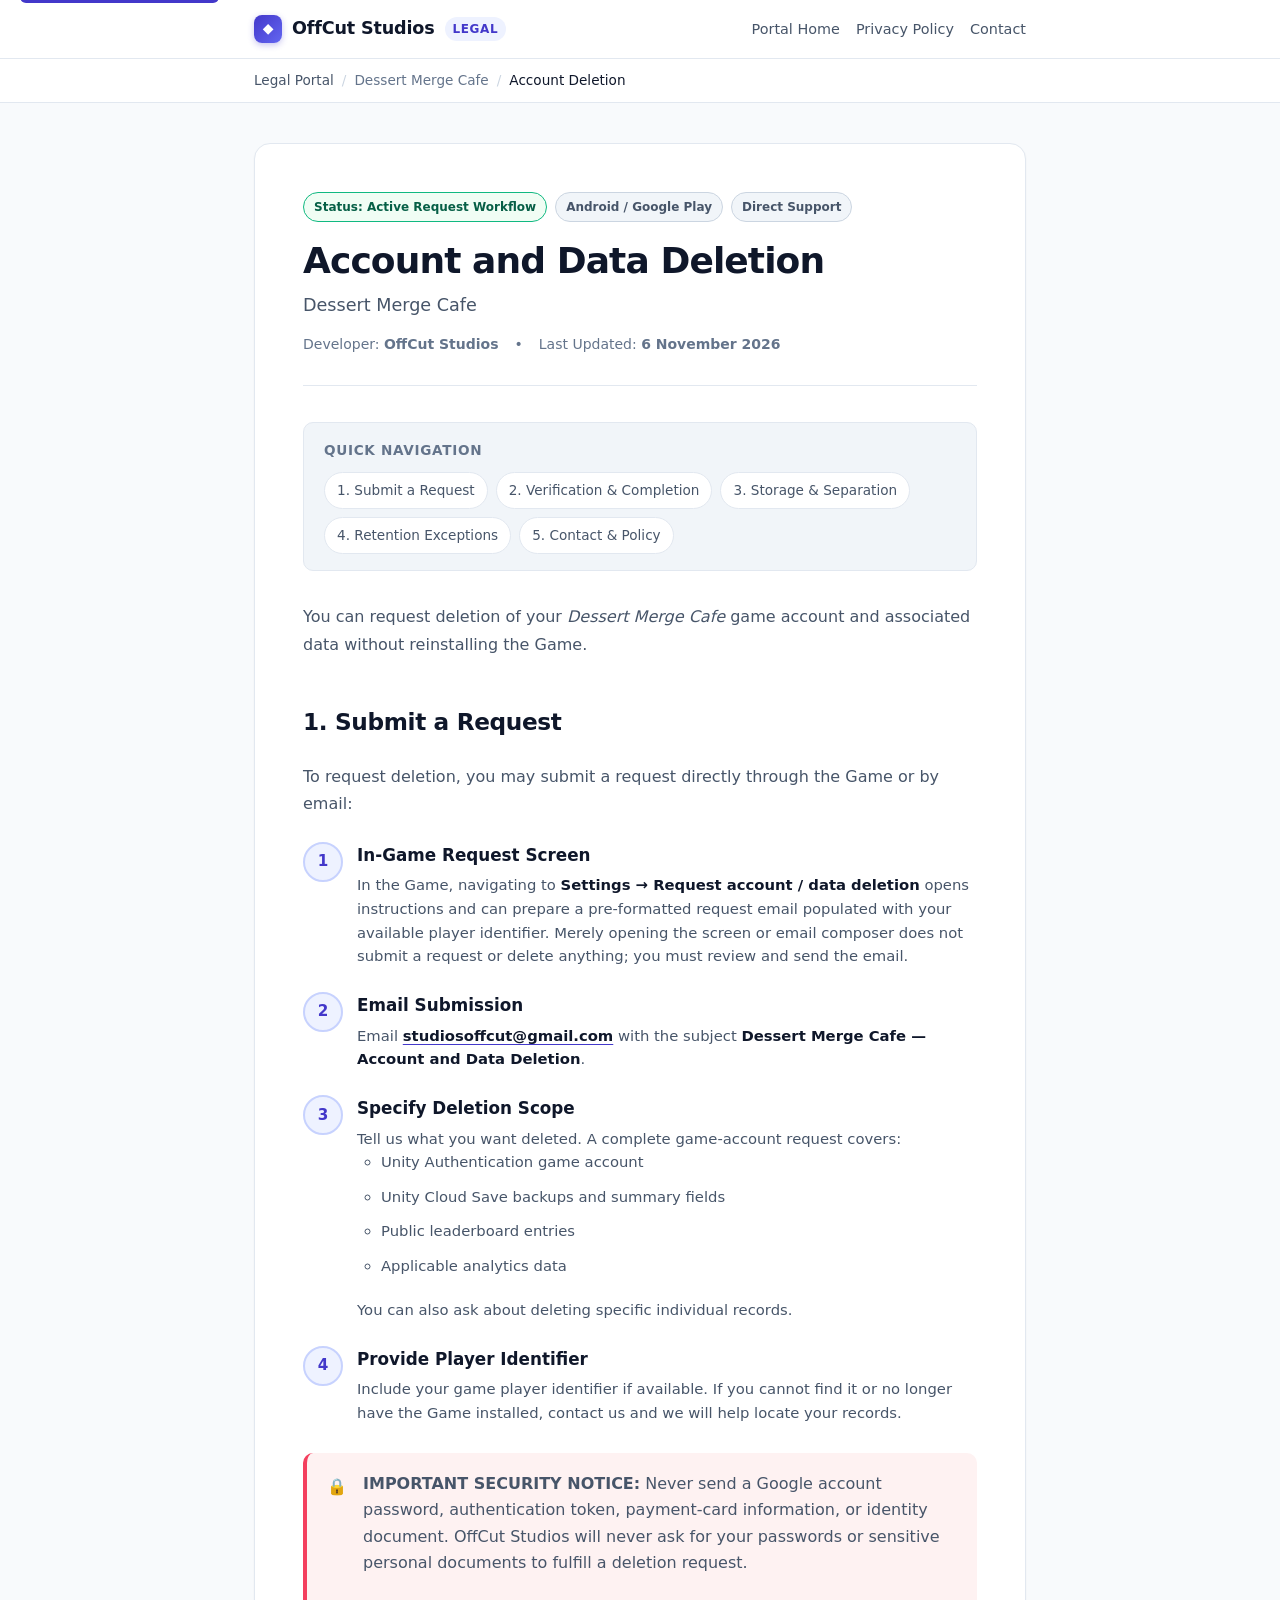
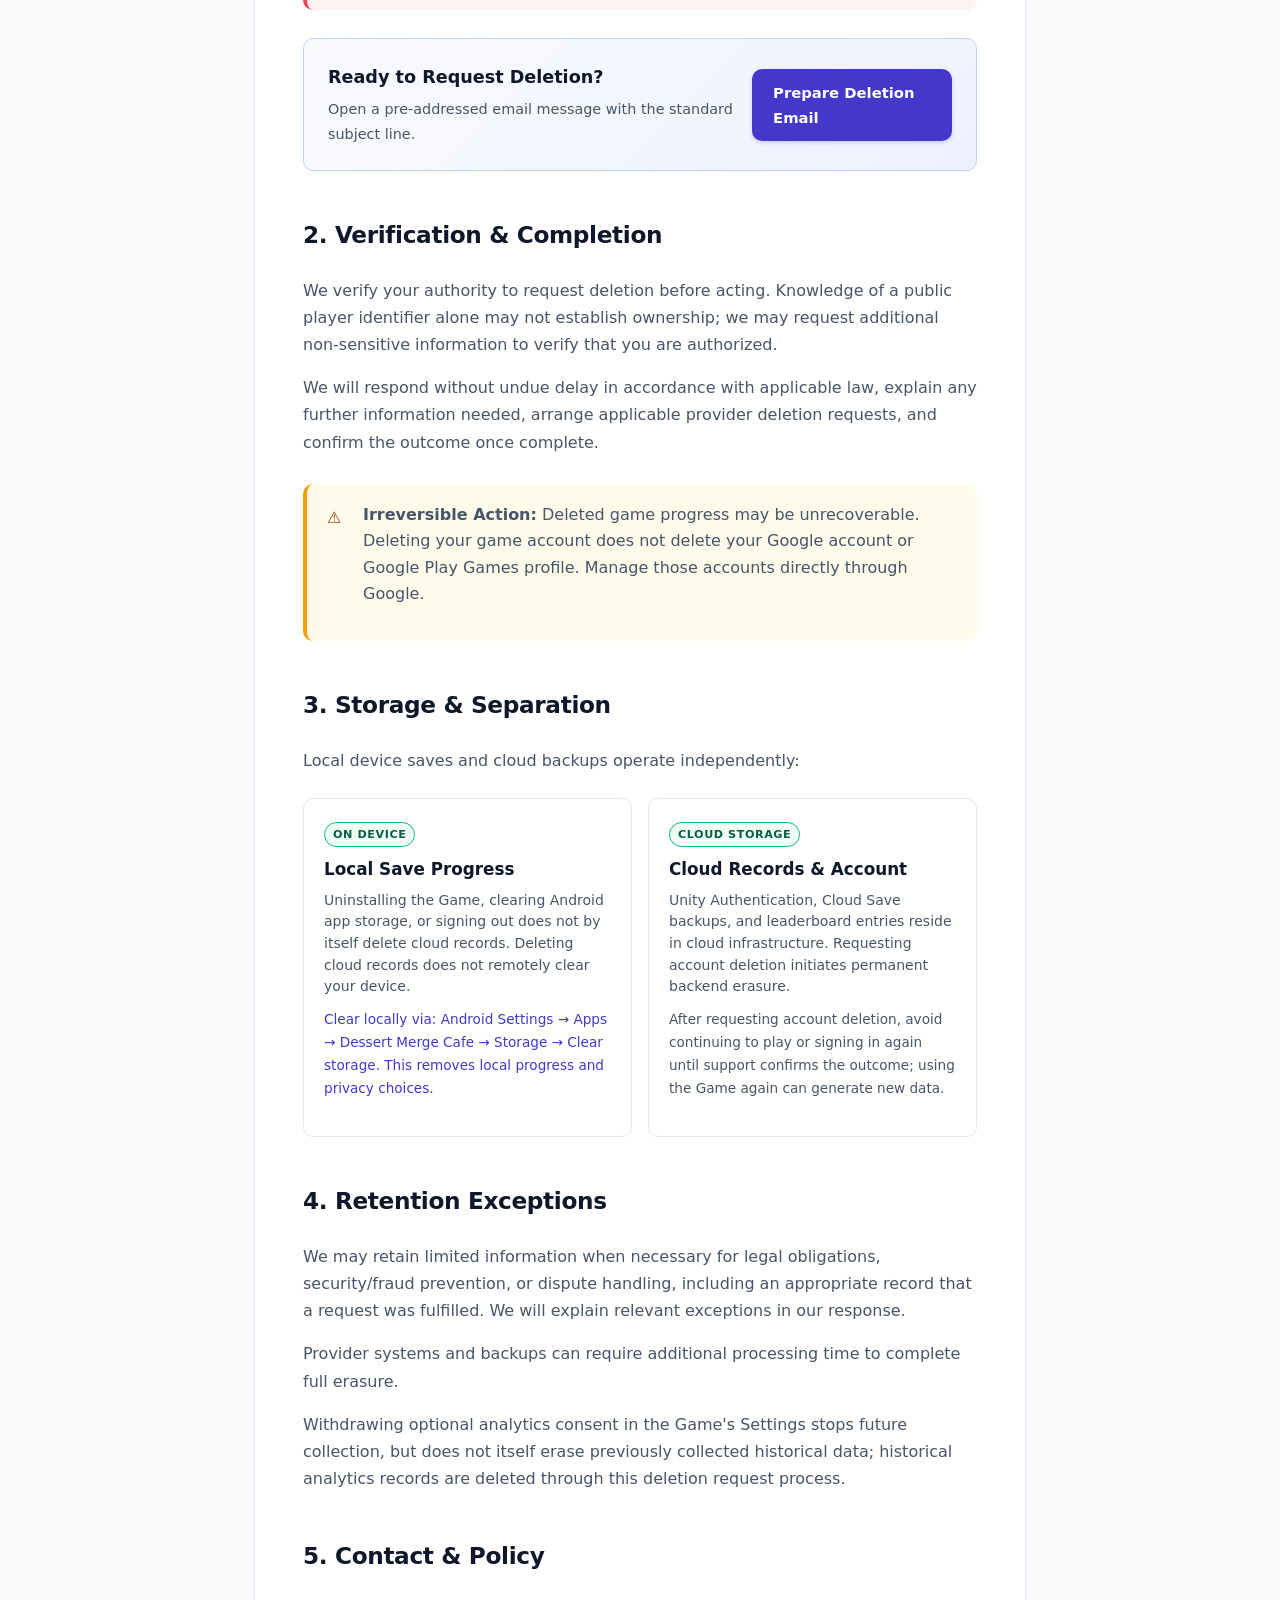
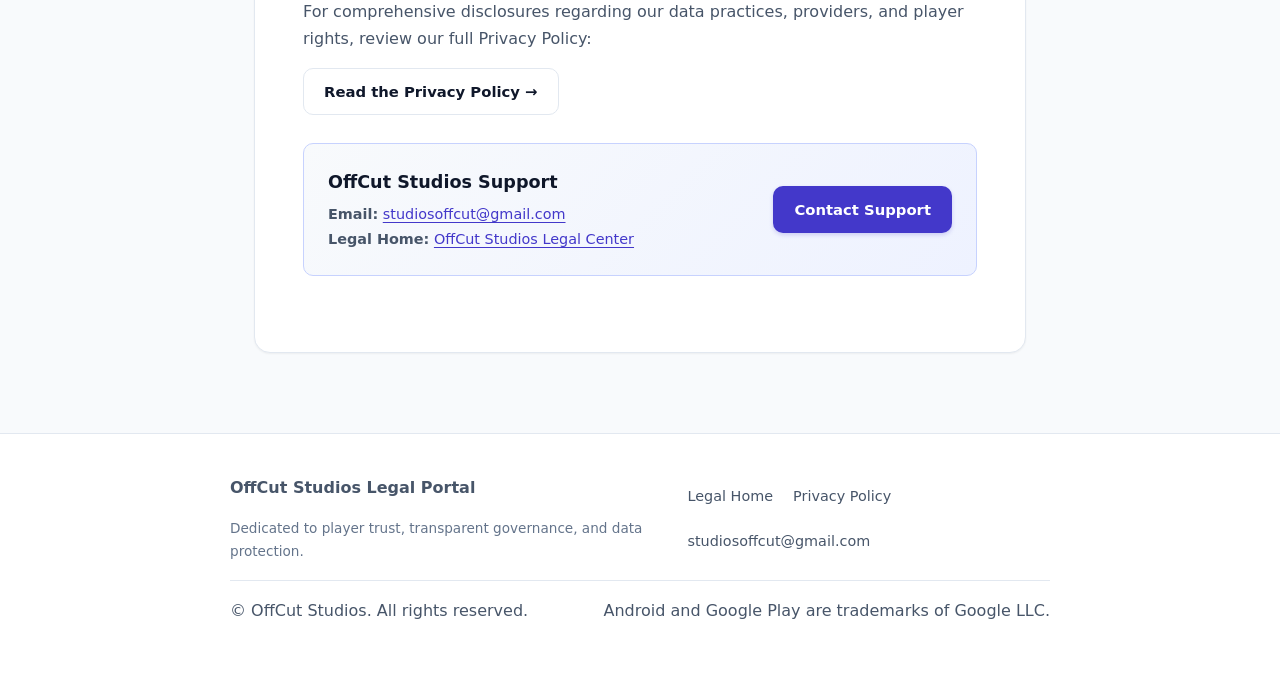
==== commit 87c16869: "Synchronize legal site with D:\SweetMaker\Docs\Website updates: age-aware ad choices, in-game deleti" ====
--- a/dessert-merge-cafe/data-deletion/index.html
+++ b/dessert-merge-cafe/data-deletion/index.html
@@ -5,8 +5,8 @@
   <meta name="viewport" content="width=device-width, initial-scale=1">
   <meta name="robots" content="noindex">
   <meta name="description"
-        content="Data Deletion Requests for Dessert Merge Cafe by OffCut Studios.">
-  <title>Dessert Merge Cafe | Data Deletion</title>
+        content="Official Account and Data Deletion procedures for Dessert Merge Cafe by OffCut Studios.">
+  <title>Dessert Merge Cafe | Account and Data Deletion</title>
   <link rel="stylesheet" href="../../assets/css/style.css">
 </head>
 
@@ -38,7 +38,7 @@
       <span class="breadcrumb-separator">/</span>
       <span>Dessert Merge Cafe</span>
       <span class="breadcrumb-separator">/</span>
-      <span class="breadcrumb-current">Data Deletion Requests</span>
+      <span class="breadcrumb-current">Account Deletion</span>
     </div>
   </nav>
 
@@ -50,10 +50,10 @@
           <span class="badge badge-platform">Android / Google Play</span>
           <span class="badge badge-platform">Direct Support</span>
         </div>
-        <h1 class="doc-title">Data Deletion Requests</h1>
+        <h1 class="doc-title">Account and Data Deletion</h1>
         <p class="doc-subtitle">Dessert Merge Cafe</p>
         <div class="metadata-bar">
-          <span>Published by: <strong>OffCut Studios</strong></span>
+          <span>Developer: <strong>OffCut Studios</strong></span>
           <span>&bull;</span>
           <span>Last Updated: <strong>6 November 2026</strong></span>
         </div>
@@ -62,30 +62,98 @@
       <nav class="quick-nav" aria-label="Document Sections">
         <div class="quick-nav-title">Quick Navigation</div>
         <div class="quick-nav-links">
-          <a href="#overview" class="quick-nav-btn">1. Overview</a>
-          <a href="#categories" class="quick-nav-btn">2. Data Categories &amp; Storage</a>
-          <a href="#submit-request" class="quick-nav-btn">3. How to Submit Request</a>
-          <a href="#workflow" class="quick-nav-btn">4. Operational Workflow</a>
-          <a href="#status" class="quick-nav-btn">5. Feature Status</a>
-          <a href="#exceptions" class="quick-nav-btn">6. Retention Exceptions</a>
-          <a href="#policy" class="quick-nav-btn">7. Privacy Policy &amp; Contact</a>
+          <a href="#submit-request" class="quick-nav-btn">1. Submit a Request</a>
+          <a href="#verification-completion" class="quick-nav-btn">2. Verification &amp; Completion</a>
+          <a href="#storage-separation" class="quick-nav-btn">3. Storage &amp; Separation</a>
+          <a href="#retention-exceptions" class="quick-nav-btn">4. Retention Exceptions</a>
+          <a href="#contact-policy" class="quick-nav-btn">5. Contact &amp; Policy</a>
         </div>
       </nav>
 
-      <section id="overview">
-        <h2>1. Overview</h2>
-        <p>
-          OffCut Studios is committed to giving players meaningful control over their personal data. We provide mechanisms for players to request the deletion of eligible game-related data associated with <em>Dessert Merge Cafe</em>.
-        </p>
-        <p>
-          Dessert Merge Cafe stores progress locally on your device and automatically uploads eligible progress to Unity Cloud Save when signed in through Google Play Games. Cloud-stored records, leaderboard entries, and optional analytics data are eligible for deletion upon verified request.
-        </p>
-      </section>
-
-      <section id="categories">
-        <h2>2. Data Categories &amp; Storage</h2>
-        <p>
-          To understand how deletion applies to your data, it is necessary to distinguish between local device data, cloud services, and third-party account platforms:
+      <section>
+        <p>
+          You can request deletion of your <em>Dessert Merge Cafe</em> game account and associated data without reinstalling the Game.
+        </p>
+      </section>
+
+      <section id="submit-request">
+        <h2>1. Submit a Request</h2>
+        <p>
+          To request deletion, you may submit a request directly through the Game or by email:
+        </p>
+
+        <ol class="steps-list">
+          <li class="step-item">
+            <div class="step-title">In-Game Request Screen</div>
+            <div class="step-desc">
+              In the Game, navigating to <strong>Settings &rarr; Request account / data deletion</strong> opens instructions and can prepare a pre-formatted request email populated with your available player identifier. Merely opening the screen or email composer does not submit a request or delete anything; you must review and send the email.
+            </div>
+          </li>
+          <li class="step-item">
+            <div class="step-title">Email Submission</div>
+            <div class="step-desc">
+              Email <a href="mailto:studiosoffcut@gmail.com?subject=Dessert%20Merge%20Cafe%20%E2%80%94%20Account%20and%20Data%20Deletion"><strong>studiosoffcut@gmail.com</strong></a> with the subject <strong>Dessert Merge Cafe — Account and Data Deletion</strong>.
+            </div>
+          </li>
+          <li class="step-item">
+            <div class="step-title">Specify Deletion Scope</div>
+            <div class="step-desc">
+              Tell us what you want deleted. A complete game-account request covers:
+              <ul>
+                <li>Unity Authentication game account</li>
+                <li>Unity Cloud Save backups and summary fields</li>
+                <li>Public leaderboard entries</li>
+                <li>Applicable analytics data</li>
+              </ul>
+              You can also ask about deleting specific individual records.
+            </div>
+          </li>
+          <li class="step-item">
+            <div class="step-title">Provide Player Identifier</div>
+            <div class="step-desc">
+              Include your game player identifier if available. If you cannot find it or no longer have the Game installed, contact us and we will help locate your records.
+            </div>
+          </li>
+        </ol>
+
+        <div class="callout callout-security" role="alert">
+          <div class="callout-icon" aria-hidden="true">🔒</div>
+          <div class="callout-content">
+            <p><strong>IMPORTANT SECURITY NOTICE:</strong> Never send a Google account password, authentication token, payment-card information, or identity document. OffCut Studios will never ask for your passwords or sensitive personal documents to fulfill a deletion request.</p>
+          </div>
+        </div>
+
+        <div class="action-box">
+          <div class="action-box-text">
+            <h4>Ready to Request Deletion?</h4>
+            <p>Open a pre-addressed email message with the standard subject line.</p>
+          </div>
+          <a href="mailto:studiosoffcut@gmail.com?subject=Dessert%20Merge%20Cafe%20%E2%80%94%20Account%20and%20Data%20Deletion" class="btn btn-primary">
+            Prepare Deletion Email
+          </a>
+        </div>
+      </section>
+
+      <section id="verification-completion">
+        <h2>2. Verification &amp; Completion</h2>
+        <p>
+          We verify your authority to request deletion before acting. Knowledge of a public player identifier alone may not establish ownership; we may request additional non-sensitive information to verify that you are authorized.
+        </p>
+        <p>
+          We will respond without undue delay in accordance with applicable law, explain any further information needed, arrange applicable provider deletion requests, and confirm the outcome once complete.
+        </p>
+        <div class="callout callout-draft">
+          <div class="callout-icon" aria-hidden="true">⚠️</div>
+          <div class="callout-content">
+            <p><strong>Irreversible Action:</strong> Deleted game progress may be unrecoverable. Deleting your game account does not delete your Google account or Google Play Games profile. Manage those accounts directly through Google.</p>
+          </div>
+        </div>
+      </section>
+
+      <section id="storage-separation">
+        <h2>3. Storage &amp; Separation</h2>
+        <p>
+          Local device saves and cloud backups operate independently:
         </p>
 
         <div class="feature-grid">
@@ -93,184 +161,59 @@
             <span class="feature-status feature-status-active">On Device</span>
             <h4 class="feature-title">Local Save Progress</h4>
             <p class="feature-desc">
-              Your local game save file (board layout, coins, and recipes) resides directly on your Android device. OffCut Studios has no remote access to your device.
+              Uninstalling the Game, clearing Android app storage, or signing out does not by itself delete cloud records. Deleting cloud records does not remotely clear your device.
             </p>
             <p style="margin-top: 10px; font-size: 0.85rem; color: var(--color-primary); font-weight: 500;">
-              Delete anytime via: Settings &gt; Apps &gt; Dessert Merge Cafe &gt; Storage &gt; Clear Storage, or by uninstalling the app.
+              Clear locally via: Android Settings &rarr; Apps &rarr; Dessert Merge Cafe &rarr; Storage &rarr; Clear storage. This removes local progress and privacy choices.
             </p>
           </div>
 
           <div class="feature-card">
             <span class="feature-status feature-status-active">Cloud Storage</span>
-            <h4 class="feature-title">Unity Cloud Save &amp; Auth</h4>
+            <h4 class="feature-title">Cloud Records &amp; Account</h4>
             <p class="feature-desc">
-              When signed in, backup snapshots of progress, credentials, and leaderboard rankings reside in Unity Gaming Services linked to a Unity player ID.
+              Unity Authentication, Cloud Save backups, and leaderboard entries reside in cloud infrastructure. Requesting account deletion initiates permanent backend erasure.
             </p>
             <p style="margin-top: 10px; font-size: 0.85rem; color: var(--color-text-muted);">
-              Eligible for permanent deletion upon email request.
-            </p>
-          </div>
-
-          <div class="feature-card">
-            <span class="feature-status feature-status-active">Optional Analytics</span>
-            <h4 class="feature-title">Unity Analytics Telemetry</h4>
-            <p class="feature-desc">
-              If enabled under your in-game Settings consent choice, technical session events are collected by Unity.
-            </p>
-            <p style="margin-top: 10px; font-size: 0.85rem; color: var(--color-text-muted);">
-              Withdrawing consent stops future collection. Deleting past data requires an email request.
-            </p>
-          </div>
-
-          <div class="feature-card">
-            <span class="feature-status feature-status-active">External Account</span>
-            <h4 class="feature-title">Google Play Games</h4>
-            <p class="feature-desc">
-              Sign-in platform managed by Google LLC. Deleting game data from OffCut Studios does not delete your Google account or Google Play Games profile.
-            </p>
-            <p style="margin-top: 10px; font-size: 0.85rem; color: var(--color-text-muted);">
-              Manage profile directly via Google Account privacy settings.
-            </p>
-          </div>
-        </div>
-      </section>
-
-      <section id="submit-request">
-        <h2>3. How to Submit Request</h2>
-        <p>
-          To request the deletion of your cloud-stored game records or analytics data, submit a request by email:
-        </p>
-
-        <ol class="steps-list">
-          <li class="step-item">
-            <div class="step-title">Send an Email</div>
-            <div class="step-desc">
-              Send an email to <a href="mailto:studiosoffcut@gmail.com?subject=Dessert%20Merge%20Cafe%20%E2%80%94%20Account%20and%20Data%20Deletion"><strong>studiosoffcut@gmail.com</strong></a>.
-            </div>
-          </li>
-          <li class="step-item">
-            <div class="step-title">Include Standard Subject</div>
-            <div class="step-desc">
-              Use the subject line: <strong>Dessert Merge Cafe — Account and Data Deletion</strong> (or <em>Dessert Merge Cafe - Data Deletion Request</em>).
-            </div>
-          </li>
-          <li class="step-item">
-            <div class="step-title">Specify the Scope</div>
-            <div class="step-desc">
-              In your email, clarify what records you wish to purge:
-              <ul>
-                <li>Delete all cloud-saved game progress (Unity Cloud Save &amp; Unity Authentication).</li>
-                <li>Delete historical analytics telemetry (Unity Analytics).</li>
-                <li>Delete all eligible cloud records across all services.</li>
-              </ul>
-            </div>
-          </li>
-          <li class="step-item">
-            <div class="step-title">Provide In-Game Identifier</div>
-            <div class="step-desc">
-              Include your player identifier (such as your Unity Player ID or Analytics ID, which will be accessible in the in-game Settings menu once online features are implemented) to allow us to locate your records.
-            </div>
-          </li>
-        </ol>
-
-        <div class="callout callout-security" role="alert">
-          <div class="callout-icon" aria-hidden="true">🔒</div>
-          <div class="callout-content">
-            <p><strong>IMPORTANT SECURITY NOTICE:</strong> For your protection, never include passwords, Google account credentials, credit card numbers, government identification cards, or other sensitive personal documentation in your email. OffCut Studios will never ask for your passwords or identity documents to fulfill a deletion request.</p>
-          </div>
-        </div>
-
-        <div class="action-box">
+              After requesting account deletion, avoid continuing to play or signing in again until support confirms the outcome; using the Game again can generate new data.
+            </p>
+          </div>
+        </div>
+      </section>
+
+      <section id="retention-exceptions">
+        <h2>4. Retention Exceptions</h2>
+        <p>
+          We may retain limited information when necessary for legal obligations, security/fraud prevention, or dispute handling, including an appropriate record that a request was fulfilled. We will explain relevant exceptions in our response.
+        </p>
+        <p>
+          Provider systems and backups can require additional processing time to complete full erasure.
+        </p>
+        <p>
+          Withdrawing optional analytics consent in the Game's Settings stops future collection, but does not itself erase previously collected historical data; historical analytics records are deleted through this deletion request process.
+        </p>
+      </section>
+
+      <section id="contact-policy">
+        <h2>5. Contact &amp; Policy</h2>
+        <p>
+          For comprehensive disclosures regarding our data practices, providers, and player rights, review our full Privacy Policy:
+        </p>
+        <p>
+          <a href="../privacy-policy/" class="btn btn-secondary">
+            Read the Privacy Policy &rarr;
+          </a>
+        </p>
+        <div class="action-box" style="margin-top: 28px;">
           <div class="action-box-text">
-            <h4>Ready to Submit a Request?</h4>
-            <p>Click below to open a pre-addressed email message with the standard subject line.</p>
-          </div>
-          <a href="mailto:studiosoffcut@gmail.com?subject=Dessert%20Merge%20Cafe%20%E2%80%94%20Account%20and%20Data%20Deletion" class="btn btn-primary">
-            Compose Deletion Request
+            <h4>OffCut Studios Support</h4>
+            <p><strong>Email:</strong> <a href="mailto:studiosoffcut@gmail.com">studiosoffcut@gmail.com</a></p>
+            <p><strong>Legal Home:</strong> <a href="../../">OffCut Studios Legal Center</a></p>
+          </div>
+          <a href="mailto:studiosoffcut@gmail.com?subject=Dessert%20Merge%20Cafe%20%E2%80%94%20Support%20Inquiry" class="btn btn-primary">
+            Contact Support
           </a>
         </div>
-      </section>
-
-      <section id="workflow">
-        <h2>4. Operational Workflow</h2>
-        <p>
-          Because automated client-side deletion is not yet deployed, OffCut Studios manually processes and coordinates data deletion requests. Our operational fulfillment steps are as follows:
-        </p>
-
-        <ol class="steps-list">
-          <li class="step-item">
-            <div class="step-title">Receipt and Verification</div>
-            <div class="step-desc">
-              We log your deletion request and verify the provided player identifier against our backend systems. If further clarification is needed to locate your records, we will reply to your email without requesting sensitive information.
-            </div>
-          </li>
-          <li class="step-item">
-            <div class="step-title">Cloud Save &amp; Account Deletion</div>
-            <div class="step-desc">
-              For requests covering cloud progress, an administrator initiates the permanent deletion of player save data, state snapshots, and associated account credentials in the Unity Gaming Services dashboard and administrative APIs.
-            </div>
-          </li>
-          <li class="step-item">
-            <div class="step-title">Analytics Data Erasure</div>
-            <div class="step-desc">
-              For requests covering analytics, we submit a formal data erasure request through Unity's privacy and data management tools for the identified player or installation identifier.
-            </div>
-          </li>
-          <li class="step-item">
-            <div class="step-title">Completion Confirmation</div>
-            <div class="step-desc">
-              Once backend processing is finalized by the respective service providers, we will send an email confirmation that your eligible data has been purged.
-            </div>
-          </li>
-        </ol>
-
-        <p>
-          Requests are reviewed and processed reasonably without undue delay in accordance with applicable legal requirements.
-        </p>
-      </section>
-
-      <section id="status">
-        <h2>5. Feature Status</h2>
-        <p>
-          Please note the current development status regarding in-game controls:
-        </p>
-        <ul>
-          <li>An automated in-game deletion button is <strong>not currently implemented</strong> in the active game.</li>
-          <li>Unity's programmatic deletion API has not yet been integrated into the game client.</li>
-          <li>Consent toggles in game Settings (planned for analytics) allow you to withdraw consent from future data collection, but purging historical data requires submitting an email request as outlined above.</li>
-        </ul>
-      </section>
-
-      <section id="exceptions">
-        <h2>6. Retention Exceptions</h2>
-        <p>
-          When you request data deletion, eligible cloud game saves and analytics records will be deleted. However, certain limited information may be retained where strictly necessary to:
-        </p>
-        <ul>
-          <li>Demonstrate compliance with applicable data protection regulations (such as keeping a record of the fulfilled deletion request).</li>
-          <li>Resolve ongoing legal disputes or enforce our agreements.</li>
-          <li>Satisfy specific statutory, tax, or legal retention obligations under applicable law.</li>
-        </ul>
-      </section>
-
-      <section id="policy">
-        <h2>7. Privacy Policy &amp; Contact</h2>
-        <p>
-          For detailed information on how data is handled across our planned services, please review our complete Privacy Policy:
-        </p>
-        <p>
-          <a href="../privacy-policy/" class="btn btn-secondary">
-            View Privacy Policy &rarr;
-          </a>
-        </p>
-        <p style="margin-top: 20px;">
-          For any other privacy questions or general inquiries, contact:
-        </p>
-        <p>
-          <strong>OffCut Studios</strong><br>
-          Email: <a href="mailto:studiosoffcut@gmail.com">studiosoffcut@gmail.com</a><br>
-          Subject: Dessert Merge Cafe - Privacy Inquiry
-        </p>
       </section>
     </article>
   </main>
@@ -312,4 +255,4 @@
     })();
   </script>
 </body>
-</html>
+</html>
